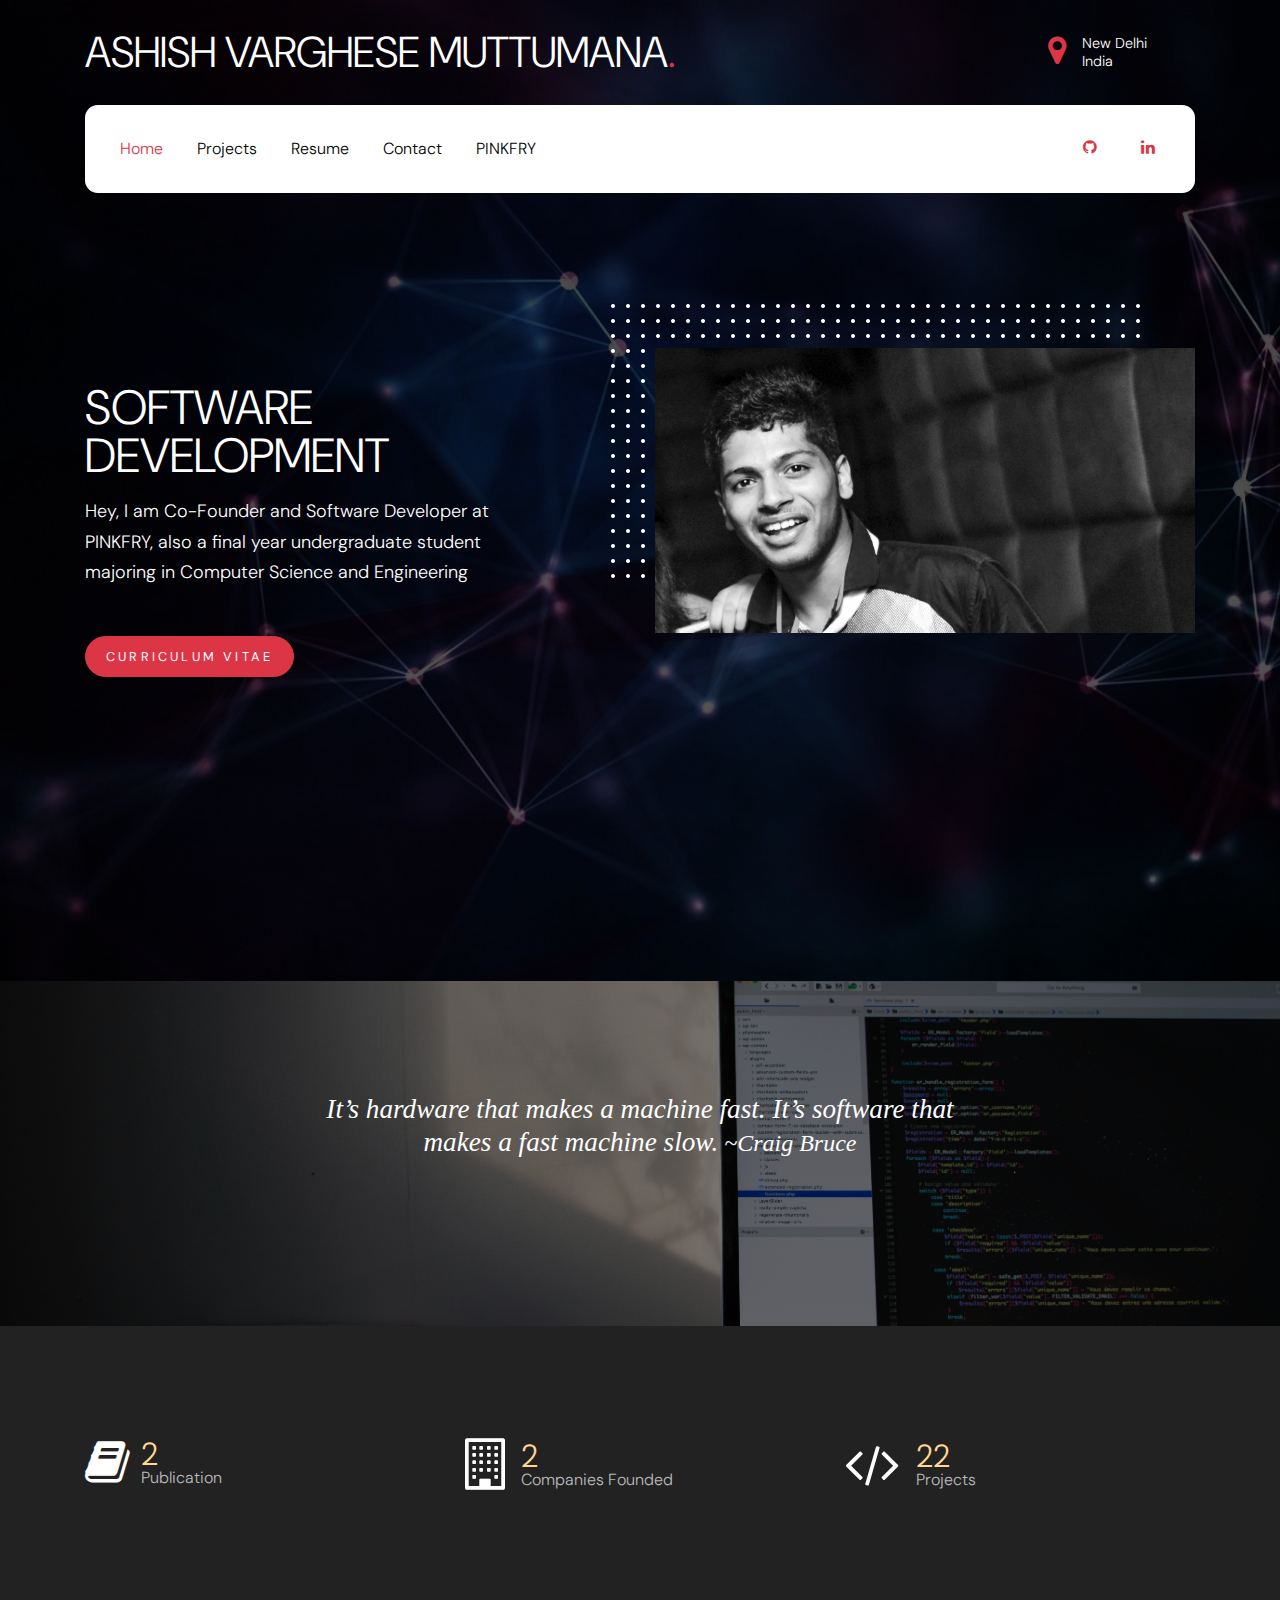
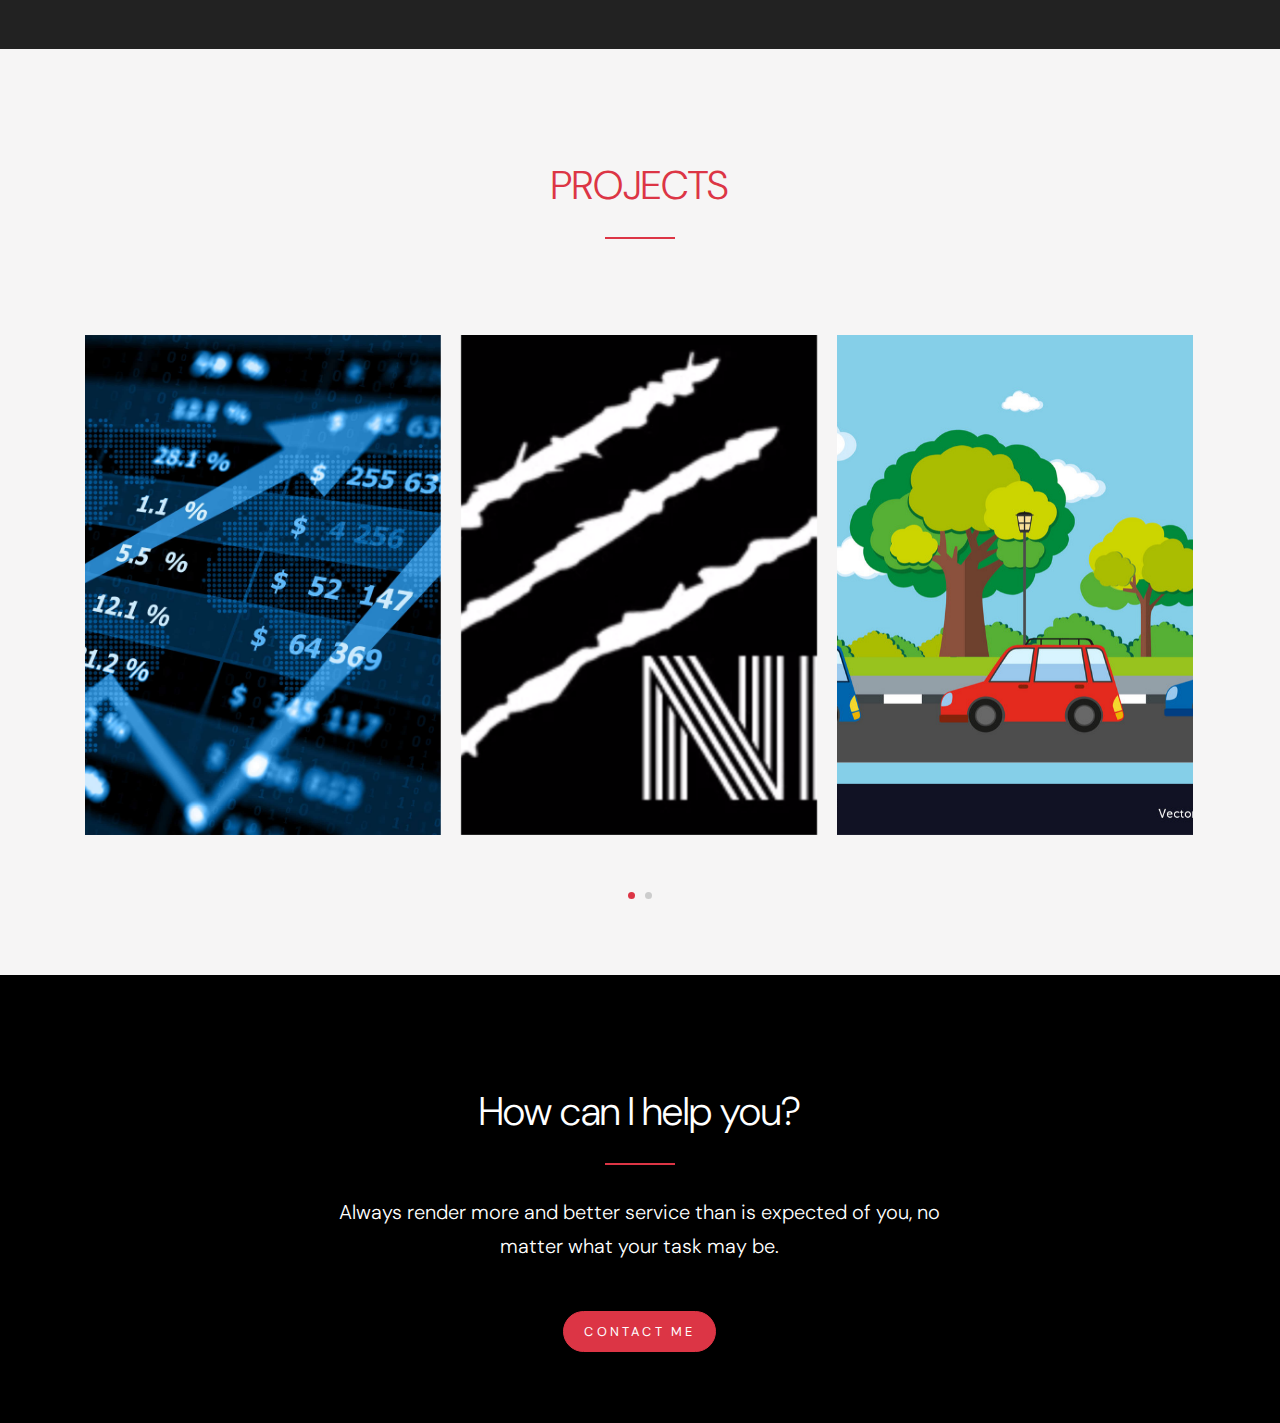
==== index.html @ 8f0759e0 "port2.0" ====
<!doctype html>
<html lang="en">

  <head>
    <title>Ashish &mdash; Portfolio</title>
    <meta charset="utf-8">
    <meta name="viewport" content="width=device-width, initial-scale=1, shrink-to-fit=no">

    <link href="https://fonts.googleapis.com/css?family=DM+Sans:300,400,700&display=swap" rel="stylesheet">

    <link rel="stylesheet" href="fonts/icomoon/style.css">

    <link rel="stylesheet" href="css/bootstrap.min.css">
    <link rel="stylesheet" href="css/bootstrap-datepicker.css">
    <link rel="stylesheet" href="css/jquery.fancybox.min.css">
    <link rel="stylesheet" href="css/owl.carousel.min.css">
    <link rel="stylesheet" href="css/owl.theme.default.min.css">
    <link rel="stylesheet" href="fonts/flaticon/font/flaticon.css">
    <link rel="stylesheet" href="css/aos.css">
    <!-- font awesome -->
    <link rel="stylesheet" href="https://cdnjs.cloudflare.com/ajax/libs/font-awesome/4.7.0/css/font-awesome.min.css">
    <!-- MAIN CSS -->
    <link rel="stylesheet" href="css/style.css">

  </head>

  <body data-spy="scroll" data-target=".site-navbar-target" data-offset="300">

    
    <div class="site-wrap" id="home-section">

      <div class="site-mobile-menu site-navbar-target">
        <div class="site-mobile-menu-header">
          <div class="site-mobile-menu-close mt-3">
            <span class="icon-close2 js-menu-toggle"></span>
          </div>
        </div>
        <div class="site-mobile-menu-body"></div>
      </div>



      <header class="site-navbar site-navbar-target" role="banner">

        <div class="container mb-3">
          <div class="d-flex align-items-center">
            <div class="site-logo mr-auto">
              <a href="index.html">ASHISH VARGHESE MUTTUMANA<span class="text-primary">.</span></i>
              </a>
            </div>
            <div class="site-quick-contact d-none d-lg-flex ml-auto ">
              <div class="d-flex site-info align-items-center mr-5">
                <span class="block-icon mr-3"><span class="icon-map-marker"></span></span>
                <span>New Delhi <br> India</span>
              </div>
              <div class="d-flex site-info align-items-center">
                <!-- <span class="block-icon mr-3"><span class="icon-clock-o"></span></span> -->
                <!-- <span>Sunday - Friday 8:00AM - 4:00PM <br> Saturday CLOSED</span> -->
              </div>
              
            </div>
          </div>
        </div>


        <div class="container">
          <div class="menu-wrap d-flex align-items-center" style="border-radius: 0.8rem;">
            <span class="d-inline-block d-lg-none"><a href="#" class="text-black site-menu-toggle js-menu-toggle py-5"><span class="icon-menu h3 text-black"></span></a></span>

              

              <nav class="site-navigation text-left mr-auto d-none d-lg-block" role="navigation">
                <ul class="site-menu main-menu js-clone-nav mr-auto ">
                  <li class="active"><a href="index.html" class="nav-link">Home</a></li>
                  <!-- <li><a href="services.html" class="nav-link">Services</a></li> -->
                  <li><a href="projects.html" class="nav-link">Projects</a></li>
                  <li><a href="about.html" class="nav-link">Resume</a></li>
                  <li><a href="contact.html" class="nav-link">Contact</a></li>
                  <li><a href="https://pinkfry.tech/" class="nav-link" target="_blank" >PINKFRY</a></li>
                  
                </ul>
              </nav>

              <div class="top-social ml-auto">
                <a href="https://github.com/ashishgeorge009"><span class="icon-github"></span></a>
                <!-- <a href="#"><span class="icon-twitter"></span></a> -->
                <a href="https://www.linkedin.com/in/ashish-varghese-m-332655146"><span class="icon-linkedin"></span></a>
              </div>
          </div>
        </div>

       

      </header>

    <div class="ftco-blocks-cover-1">
      <div class="site-section-cover overlay" data-stellar-background-ratio="0.5" style="background-image:  linear-gradient(to bottom, rgba(0, 0,0, 0.6), rgba(0,0,0,0.5) 96%),url('images/hero_1.jpg')">
        <div class="container">
          <div class="row align-items-center ">
            <div class="col-md-5 mt-5 pt-5">
              <h1 class="mb-3"><span id="span-detector"></span></h1>
              <p>Hey, I am Co-Founder and Software Developer at  PINKFRY, also a final year undergraduate student majoring in Computer Science and Engineering</p>
              <p class="mt-5"><a href="./about.html" class="btn btn-primary">curriculum vitae</a></p>
            </div>
            <div class="col-md-6 ml-auto">
              <div class="white-dots">
                <img src="images/img_2.jpg" alt="" class="img-fluid">
              </div>
            </div>
          </div>
        </div>
      </div>
    </div>
    
   



    <!-- <div class="site-section bg-light">
      <div class="container">
        <div class="row">
          <div class="col-md-5">
            <h2 class="h5 mb-4">Your digital partner starts here.</h2>
            <p>Lorem ipsum dolor sit amet, consectetur adipisicing elit. Sapiente reprehenderit aspernatur, reiciendis explicabo doloribus aperiam sed sequi, aut repudiandae magni nobis voluptatem!</p>

            <div class="d-flex align-items-center">
              <span class="sign mr-4">
                <img src="images/signature.svg" alt="" class="img-fluid">
              </span>
              <div>
                <span class="d-block font-weight-bold">Mr. John Doe</span>
                <span>CEO &amp; Co-Founder </span>
              </div>
            </div>
          </div>
          <div class="col-md-6 ml-auto">
            <h2 class="h5 mb-4">Our expertise and skills</h2>

            <div class="progress-wrap mb-4">
              <div class="d-flex">
                <span>Writing</span>
                <span class="ml-auto">55%</span>
              </div>
              <div class="progress rounded-0" style="height: 7px;">
                <div class="progress-bar" role="progressbar" style="width: 55%;" aria-valuenow="55" aria-valuemin="0" aria-valuemax="100"></div>
              </div>
            </div>

            <div class="progress-wrap mb-4">
              <div class="d-flex">
                <span>WordPress</span>
                <span class="ml-auto">85%</span>
              </div>
              <div class="progress rounded-0" style="height: 7px;">
                <div class="progress-bar" role="progressbar" style="width: 85%;" aria-valuenow="85" aria-valuemin="0" aria-valuemax="100"></div>
              </div>
            </div>

            <div class="progress-wrap mb-4">
              <div class="d-flex">
                <span>Bootstrap</span>
                <span class="ml-auto">93%</span>
              </div>
              <div class="progress rounded-0" style="height: 7px;">
                <div class="progress-bar" role="progressbar" style="width: 93%;" aria-valuenow="93" aria-valuemin="0" aria-valuemax="100"></div>
              </div>
            </div>

            <div class="progress-wrap mb-4">
              <div class="d-flex">
                <span>jQuery</span>
                <span class="ml-auto">83%</span>
              </div>
              <div class="progress rounded-0" style="height: 7px;">
                <div class="progress-bar" role="progressbar" style="width: 83%;" aria-valuenow="83" aria-valuemin="0" aria-valuemax="100"></div>
              </div>
            </div>

          </div>
        </div>
      </div>
    </div> -->

    <!-- <div class="site-section">
      <div class="container">
        <div class="row justify-content-center text-center">
          <div class="col-md-7 mb-5">
            <h5 class="subtitle">Features</h5>
            <h2>A creative digital agency with excellence services</h2>
          </div>
        </div>
        <div class="row">
          <div class="col-md-6 col-lg-4 mb-4 mb-lg-4">
            <div class="feature-1">
              <span class="wrap-icon">
                <span class="icon-home"></span>
              </span>
              <h3>Recusandae Cumque</h3>
              <p>Lorem ipsum dolor sit amet, consectetur adipisicing elit. Voluptas ullam, cumque a debitis reiciendis dolorum ad minus error.</p>
            </div>
          </div>
          <div class="col-md-6 col-lg-4 mb-4 mb-lg-4">
            <div class="feature-1">
              <span class="wrap-icon">
                <span class="icon-face"></span>
              </span>
              <h3>Voluptas Ullam</h3>
              <p>Lorem ipsum dolor sit amet, consectetur adipisicing elit. Voluptas ullam, cumque a debitis reiciendis dolorum ad minus error.</p>
            </div>
          </div>
          <div class="col-md-6 col-lg-4 mb-4 mb-lg-4">
            <div class="feature-1">
              <span class="wrap-icon">
                <span class="icon-drafts"></span>
              </span>
              <h3>Reiciendis Dolorum Minu</h3>
              <p>Lorem ipsum dolor sit amet, consectetur adipisicing elit. Voluptas ullam, cumque a debitis reiciendis dolorum ad minus error.</p>
            </div>
          </div>

          <div class="col-md-6 col-lg-4 mb-4 mb-lg-4">
            <div class="feature-1">
              <span class="wrap-icon">
                <span class="icon-home"></span>
              </span>
              <h3>Recusandae Cumque</h3>
              <p>Lorem ipsum dolor sit amet, consectetur adipisicing elit. Voluptas ullam, cumque a debitis reiciendis dolorum ad minus error.</p>
            </div>
          </div>
          <div class="col-md-6 col-lg-4 mb-4 mb-lg-4">
            <div class="feature-1">
              <span class="wrap-icon">
                <span class="icon-face"></span>
              </span>
              <h3>Voluptas Ullam</h3>
              <p>Lorem ipsum dolor sit amet, consectetur adipisicing elit. Voluptas ullam, cumque a debitis reiciendis dolorum ad minus error.</p>
            </div>
          </div>
          <div class="col-md-6 col-lg-4 mb-4 mb-lg-4">
            <div class="feature-1">
              <span class="wrap-icon">
                <span class="icon-drafts"></span>
              </span>
              <h3>Reiciendis Dolorum Minu</h3>
              <p>Lorem ipsum dolor sit amet, consectetur adipisicing elit. Voluptas ullam, cumque a debitis reiciendis dolorum ad minus error.</p>
            </div>
          </div>

        </div>
        
      </div>
    </div> -->
    <div class="site-section section-3" data-stellar-background-ratio="0.5" style="background-image: url('images/hero_2.jpg');">
      <div class="container">
        <div class="row justify-content-center text-center">
          <div class="col-7 text-center mb-5">
            
            <h2 class="text-white" style="font-style: italic; font-family: cursive; font-size: 1.7rem;">It’s hardware that makes a machine fast. It’s software that makes a fast machine slow.<span style="font-family: cursive; font-size: 1.5rem;"> ~Craig Bruce</span></h2>
          </div>
        </div>
        
      </div>
    </div>

    <div class="site-section counter-wrap">
      <div class="container">
        <div class="row">
          <div class="col-md-6 col-lg-4 mb-5">
            <div class="d-flex align-items-center counter">
              <!-- <span class="icon-building-o wrap-icon mr-3"></span> -->
              <i class="fa fa-book" aria-hidden="true" style="color: white; width: 3.5rem; font-size: 3rem;"></i>
              <div class="text">
                <span class="d-block number">2</span>
                <span class="caption">Publication</span>
              </div>
            </div>
          </div>
          <div class="col-md-6 col-lg-4 mb-5">
            <div class="d-flex align-items-center counter">
              <span class="icon-building-o wrap-icon mr-3"></span>
              <div class="text">
                <span class="d-block number">2</span>
                <span class="caption">Companies Founded</span>
              </div>
            </div>
          </div>
          <div class="col-md-6 col-lg-4 mb-5">
            <div class="d-flex align-items-center counter">
              <span class="icon-code wrap-icon mr-3"></span>
              <div class="text">
                <span class="d-block number">22</span>
                <span class="caption">Projects</span>
              </div>
            </div>
          </div>
        </div>
      </div>
    </div>



    <div class="site-section bg-light">
      <div class="container">
        <div class="row justify-content-center  mb-5">
          <div class="col-md-7 text-center">
            <h3 class="section-heading text-center">PROJECTS</h3>
            <p class="mb-5 lead"></p>

          </div>

        </div>
        <div class="row">
          <div class="col-12">

            <div class="nonloop-block-13 owl-carousel">
              <div class="news-1" style="background-image: url('images/img_3.jpg');">
                <div class="text">
                  <h3><a href="projects.html">SpreadSheet</a></h3>
                  <span class="category d-block mb-3">Desktop App</span>
                  <p class="mb-4">Built a personilized spreadsheeet for learning purposes</p>
                  <a href="projects.html" class="d-block arrow-wrap" ><span class="icon-arrow_forward"></span></a>
                </div>
              </div>

              <div class="news-1" style="background-image: url('images/img_claw.png');">
                <div class="text">
                  <h3><a href="projects.html">ClawNet</a></h3>
                  <span class="category d-block mb-3">ML and Web Dev</span>
                  <p class="mb-4">Platform created for both general users of the internet as well as law enforcement agencies. 
                    For users, it demystifies laws and displays them based on keyword detection. For Law Enforcement, it tracks potential trade routes for illegal product trade from market-place websites.
                  </p>
                  <a href="projects.html" class="d-block arrow-wrap" target="_blank"><span class="icon-arrow_forward"></span></a>
                </div>
              </div>

              <div class="news-1" style="background-image: url('images/parkease.jpg');">
                <div class="text">
                  <h3><a href="projects.html">ParkEase</a></h3>
                  <span class="category d-block mb-3">Mobile Application</span>
                  <p class="mb-4">It is an app created for South Delhi Municipal Corporation to regulate parking.
                    We did the project in colaboration with Aasan Tech.
                  </p>
                  <a href="projects.html" class="d-block arrow-wrap"><span class="icon-arrow_forward"></span></a>
                </div>
              </div>

              <div class="news-1" style="background-image: url('images/nnstanford.png');">
                <div class="text">
                  <h3><a href="projects.html">Neural Network</a></h3>
                  <span class="category d-block mb-3">Deep Learning</span>
                  <p class="mb-4">CS231n Stanford University Galaxy classification problem solution using self built neural network from scratch.</p>
                  <a href="projects.html" class="d-block arrow-wrap"><span class="icon-arrow_forward"></span></a>
                </div>
              </div>
            </div>
            
          </div>
        </div>
      </div>
    </div>


    

    <!-- <div class="site-section section-3" data-stellar-background-ratio="0.5" style="background-image: url('images/hero_2.jpg');">
      <div class="container">
        <div class="row justify-content-center text-center">
          <div class="col-7 text-center mb-5">
            <h2 class="text-white section-heading primary-color-icon text-center">Skills</h2>
            <p class="lead text-white">Lorem ipsum dolor sit amet, consectetur adipisicing elit. Laboriosam quo doloribus, suscipit libero, voluptate aliquam.</p>
          </div>
        </div>
        <div class="row">
          <div class="col-lg-4 col-md-6 mb-4">
            <div class="service-1">
              <span class="service-1-icon">
                <span class="icon-attach_money"></span>
              </span>
              <div class="service-1-contents">
                <h3>Consectetur Adipisicing Elit</h3>
                <p>Lorem ipsum dolor sit amet, consectetur adipisicing elit. Obcaecati, laboriosam.</p>
              </div>
            </div>
          </div>
          <div class="col-lg-4 col-md-6 mb-4">
            <div class="service-1">
              <span class="service-1-icon">
                <span class="icon-build"></span>
              </span>
              <div class="service-1-contents">
                <h3>Obcaecati Laboriosam</h3>
                <p>Lorem ipsum dolor sit amet, consectetur adipisicing elit. Obcaecati, laboriosam.</p>
              </div>
            </div>
          </div>
          <div class="col-lg-4 col-md-6 mb-4">
            <div class="service-1">
              <span class="service-1-icon">
                <span class="icon-photo_camera"></span>
              </span>
              <div class="service-1-contents">
                <h3>Nostrum Suscipit Nobis</h3>
                <p>Lorem ipsum dolor sit amet, consectetur adipisicing elit. Obcaecati, laboriosam.</p>
              </div>
            </div>
          </div>

          <div class="col-lg-4 col-md-6 mb-4">
            <div class="service-1">
              <span class="service-1-icon">
                <span class="icon-redeem"></span>
              </span>
              <div class="service-1-contents">
                <h3>Harum Molestiae Optio</h3>
                <p>Lorem ipsum dolor sit amet, consectetur adipisicing elit. Obcaecati, laboriosam.</p>
              </div>
            </div>
          </div>
          <div class="col-lg-4 col-md-6 mb-4">
            <div class="service-1">
              <span class="service-1-icon">
                <span class="icon-phonelink"></span>
              </span>
              <div class="service-1-contents">
                <h3>Nostrum Suscipit Nobis</h3>
                <p>Lorem ipsum dolor sit amet, consectetur adipisicing elit. Obcaecati, laboriosam.</p>
              </div>
            </div>
          </div>
          <div class="col-lg-4 col-md-6 mb-4">
            <div class="service-1">
              <span class="service-1-icon">
                <span class="icon-child_friendly"></span>
              </span>
              <div class="service-1-contents">
                <h3>Eaque Odit Molestias</h3>
                <p>Lorem ipsum dolor sit amet, consectetur adipisicing elit. Obcaecati, laboriosam.</p>
              </div>
            </div>
          </div>

        </div>
      </div>
    </div> -->


    
    
    <!-- <div class="site-section bg-light">
      <div class="container">
        <div class="row justify-content-center text-center mb-5">
          <div class="col-7 text-center mb-5">
            <h2 class="section-heading text-center">Our Top Client Says</h2>
            <p class="lead">Lorem ipsum dolor sit amet, consectetur adipisicing elit. Nemo assumenda, dolorum necessitatibus eius earum voluptates sed!</p>
          </div>
        </div>
        <div class="row">
          <div class="col-lg-4 mb-4 mb-lg-0">
            <div class="testimonial-2 text-center">
              <div class="v-card mb-4 text-center">
                <img src="images/person_1.jpg" alt="Image" class="img-fluid mx-auto d-block">
                <span>Mike Fisher</span>
              </div>
              <blockquote>
                <p>"Lorem ipsum dolor sit amet, consectetur adipisicing elit. Voluptatem, deserunt eveniet veniam. Ipsam, nam, voluptatum"</p>
              </blockquote>
              
            </div>
          </div>
          <div class="col-lg-4 mb-4 mb-lg-0">
            <div class="testimonial-2 text-center">
              <div class="v-card mb-4 text-center">
                <img src="images/person_2.jpg" alt="Image" class="img-fluid mx-auto d-block">
                <span>Jean Stanley</span>
              </div>
              <blockquote>
                <p>"Lorem ipsum dolor sit amet, consectetur adipisicing elit. Voluptatem, deserunt eveniet veniam. Ipsam, nam, voluptatum"</p>
              </blockquote>
              
            </div>
          </div>
          <div class="col-lg-4 mb-4 mb-lg-0">
            <div class="testimonial-2 text-center">
              <div class="v-card mb-4 text-center">
                <img src="images/person_3.jpg" alt="Image" class="img-fluid mx-auto d-block">
                <span>Katie Rose</span>
              </div>
              <blockquote>
                <p>"Lorem ipsum dolor sit amet, consectetur adipisicing elit. Voluptatem, deserunt eveniet veniam. Ipsam, nam, voluptatum"</p>
              </blockquote>
              
            </div>
          </div>
        </div>
      </div>
    </div> -->

    <div class="site-section section-3" data-stellar-background-ratio="0.5" style="background-color: black; height: 28rem;">
      <div class="container">
        <div class="row justify-content-center text-center">
          <div class="col-7 text-center mb-5">
            <h2 class="text-white section-heading primary-color-icon text-center">How can I help you?</h2>
            <p class="lead text-white mb-5">Always render more and better service than is expected of you, no matter what your task may be.
            </p>
            <p><a href="contact.html" class="btn btn-primary">Contact Me</a></p>
          </div>
        </div>
      </div>
    </div>


   

    

    

  

    </div>

    <script src="js/jquery-3.3.1.min.js"></script>
    <script src="js/jquery-migrate-3.0.0.js"></script>
    <script src="js/popper.min.js"></script>
    <script src="js/bootstrap.min.js"></script>
    <script src="js/owl.carousel.min.js"></script>
    <script src="js/jquery.sticky.js"></script>
    <script src="js/jquery.waypoints.min.js"></script>
    <script src="js/jquery.animateNumber.min.js"></script>
    <script src="js/jquery.fancybox.min.js"></script>
    <script src="js/jquery.stellar.min.js"></script>
    <script src="js/jquery.easing.1.3.js"></script>
    <script src="js/bootstrap-datepicker.min.js"></script>
    <script src="js/aos.js"></script>
    <script src="js/ashish.js"></script>

    <script src="js/main.js"></script>

  </body>

</html>
---- fonts/icomoon/style.css ----
@font-face {
  font-family: 'icomoon';
  src:  url('fonts/icomoon.eot?10si43');
  src:  url('fonts/icomoon.eot?10si43#iefix') format('embedded-opentype'),
    url('fonts/icomoon.ttf?10si43') format('truetype'),
    url('fonts/icomoon.woff?10si43') format('woff'),
    url('fonts/icomoon.svg?10si43#icomoon') format('svg');
  font-weight: normal;
  font-style: normal;
}

[class^="icon-"], [class*=" icon-"] {
  /* use !important to prevent issues with browser extensions that change fonts */
  font-family: 'icomoon' !important;
  speak: none;
  font-style: normal;
  font-weight: normal;
  font-variant: normal;
  text-transform: none;
  line-height: 1;

  /* Better Font Rendering =========== */
  -webkit-font-smoothing: antialiased;
  -moz-osx-font-smoothing: grayscale;
}

.icon-asterisk:before {
  content: "\f069";
}
.icon-plus:before {
  content: "\f067";
}
.icon-question:before {
  content: "\f128";
}
.icon-minus:before {
  content: "\f068";
}
.icon-glass:before {
  content: "\f000";
}
.icon-music:before {
  content: "\f001";
}
.icon-search:before {
  content: "\f002";
}
.icon-envelope-o:before {
  content: "\f003";
}
.icon-heart:before {
  content: "\f004";
}
.icon-star:before {
  content: "\f005";
}
.icon-star-o:before {
  content: "\f006";
}
.icon-user:before {
  content: "\f007";
}
.icon-film:before {
  content: "\f008";
}
.icon-th-large:before {
  content: "\f009";
}
.icon-th:before {
  content: "\f00a";
}
.icon-th-list:before {
  content: "\f00b";
}
.icon-check:before {
  content: "\f00c";
}
.icon-close:before {
  content: "\f00d";
}
.icon-remove:before {
  content: "\f00d";
}
.icon-times:before {
  content: "\f00d";
}
.icon-search-plus:before {
  content: "\f00e";
}
.icon-search-minus:before {
  content: "\f010";
}
.icon-power-off:before {
  content: "\f011";
}
.icon-signal:before {
  content: "\f012";
}
.icon-cog:before {
  content: "\f013";
}
.icon-gear:before {
  content: "\f013";
}
.icon-trash-o:before {
  content: "\f014";
}
.icon-home:before {
  content: "\f015";
}
.icon-file-o:before {
  content: "\f016";
}
.icon-clock-o:before {
  content: "\f017";
}
.icon-road:before {
  content: "\f018";
}
.icon-download:before {
  content: "\f019";
}
.icon-arrow-circle-o-down:before {
  content: "\f01a";
}
.icon-arrow-circle-o-up:before {
  content: "\f01b";
}
.icon-inbox:before {
  content: "\f01c";
}
.icon-play-circle-o:before {
  content: "\f01d";
}
.icon-repeat:before {
  content: "\f01e";
}
.icon-rotate-right:before {
  content: "\f01e";
}
.icon-refresh:before {
  content: "\f021";
}
.icon-list-alt:before {
  content: "\f022";
}
.icon-lock:before {
  content: "\f023";
}
.icon-flag:before {
  content: "\f024";
}
.icon-headphones:before {
  content: "\f025";
}
.icon-volume-off:before {
  content: "\f026";
}
.icon-volume-down:before {
  content: "\f027";
}
.icon-volume-up:before {
  content: "\f028";
}
.icon-qrcode:before {
  content: "\f029";
}
.icon-barcode:before {
  content: "\f02a";
}
.icon-tag:before {
  content: "\f02b";
}
.icon-tags:before {
  content: "\f02c";
}
.icon-book:before {
  content: "\f02d";
}
.icon-bookmark:before {
  content: "\f02e";
}
.icon-print:before {
  content: "\f02f";
}
.icon-camera:before {
  content: "\f030";
}
.icon-font:before {
  content: "\f031";
}
.icon-bold:before {
  content: "\f032";
}
.icon-italic:before {
  content: "\f033";
}
.icon-text-height:before {
  content: "\f034";
}
.icon-text-width:before {
  content: "\f035";
}
.icon-align-left:before {
  content: "\f036";
}
.icon-align-center:before {
  content: "\f037";
}
.icon-align-right:before {
  content: "\f038";
}
.icon-align-justify:before {
  content: "\f039";
}
.icon-list:before {
  content: "\f03a";
}
.icon-dedent:before {
  content: "\f03b";
}
.icon-outdent:before {
  content: "\f03b";
}
.icon-indent:before {
  content: "\f03c";
}
.icon-video-camera:before {
  content: "\f03d";
}
.icon-image:before {
  content: "\f03e";
}
.icon-photo:before {
  content: "\f03e";
}
.icon-picture-o:before {
  content: "\f03e";
}
.icon-pencil:before {
  content: "\f040";
}
.icon-map-marker:before {
  content: "\f041";
}
.icon-adjust:before {
  content: "\f042";
}
.icon-tint:before {
  content: "\f043";
}
.icon-edit:before {
  content: "\f044";
}
.icon-pencil-square-o:before {
  content: "\f044";
}
.icon-share-square-o:before {
  content: "\f045";
}
.icon-check-square-o:before {
  content: "\f046";
}
.icon-arrows:before {
  content: "\f047";
}
.icon-step-backward:before {
  content: "\f048";
}
.icon-fast-backward:before {
  content: "\f049";
}
.icon-backward:before {
  content: "\f04a";
}
.icon-play:before {
  content: "\f04b";
}
.icon-pause:before {
  content: "\f04c";
}
.icon-stop:before {
  content: "\f04d";
}
.icon-forward:before {
  content: "\f04e";
}
.icon-fast-forward:before {
  content: "\f050";
}
.icon-step-forward:before {
  content: "\f051";
}
.icon-eject:before {
  content: "\f052";
}
.icon-chevron-left:before {
  content: "\f053";
}
.icon-chevron-right:before {
  content: "\f054";
}
.icon-plus-circle:before {
  content: "\f055";
}
.icon-minus-circle:before {
  content: "\f056";
}
.icon-times-circle:before {
  content: "\f057";
}
.icon-check-circle:before {
  content: "\f058";
}
.icon-question-circle:before {
  content: "\f059";
}
.icon-info-circle:before {
  content: "\f05a";
}
.icon-crosshairs:before {
  content: "\f05b";
}
.icon-times-circle-o:before {
  content: "\f05c";
}
.icon-check-circle-o:before {
  content: "\f05d";
}
.icon-ban:before {
  content: "\f05e";
}
.icon-arrow-left:before {
  content: "\f060";
}
.icon-arrow-right:before {
  content: "\f061";
}
.icon-arrow-up:before {
  content: "\f062";
}
.icon-arrow-down:before {
  content: "\f063";
}
.icon-mail-forward:before {
  content: "\f064";
}
.icon-share:before {
  content: "\f064";
}
.icon-expand:before {
  content: "\f065";
}
.icon-compress:before {
  content: "\f066";
}
.icon-exclamation-circle:before {
  content: "\f06a";
}
.icon-gift:before {
  content: "\f06b";
}
.icon-leaf:before {
  content: "\f06c";
}
.icon-fire:before {
  content: "\f06d";
}
.icon-eye:before {
  content: "\f06e";
}
.icon-eye-slash:before {
  content: "\f070";
}
.icon-exclamation-triangle:before {
  content: "\f071";
}
.icon-warning:before {
  content: "\f071";
}
.icon-plane:before {
  content: "\f072";
}
.icon-calendar:before {
  content: "\f073";
}
.icon-random:before {
  content: "\f074";
}
.icon-comment:before {
  content: "\f075";
}
.icon-magnet:before {
  content: "\f076";
}
.icon-chevron-up:before {
  content: "\f077";
}
.icon-chevron-down:before {
  content: "\f078";
}
.icon-retweet:before {
  content: "\f079";
}
.icon-shopping-cart:before {
  content: "\f07a";
}
.icon-folder:before {
  content: "\f07b";
}
.icon-folder-open:before {
  content: "\f07c";
}
.icon-arrows-v:before {
  content: "\f07d";
}
.icon-arrows-h:before {
  content: "\f07e";
}
.icon-bar-chart:before {
  content: "\f080";
}
.icon-bar-chart-o:before {
  content: "\f080";
}
.icon-twitter-square:before {
  content: "\f081";
}
.icon-facebook-square:before {
  content: "\f082";
}
.icon-camera-retro:before {
  content: "\f083";
}
.icon-key:before {
  content: "\f084";
}
.icon-cogs:before {
  content: "\f085";
}
.icon-gears:before {
  content: "\f085";
}
.icon-comments:before {
  content: "\f086";
}
.icon-thumbs-o-up:before {
  content: "\f087";
}
.icon-thumbs-o-down:before {
  content: "\f088";
}
.icon-star-half:before {
  content: "\f089";
}
.icon-heart-o:before {
  content: "\f08a";
}
.icon-sign-out:before {
  content: "\f08b";
}
.icon-linkedin-square:before {
  content: "\f08c";
}
.icon-thumb-tack:before {
  content: "\f08d";
}
.icon-external-link:before {
  content: "\f08e";
}
.icon-sign-in:before {
  content: "\f090";
}
.icon-trophy:before {
  content: "\f091";
}
.icon-github-square:before {
  content: "\f092";
}
.icon-upload:before {
  content: "\f093";
}
.icon-lemon-o:before {
  content: "\f094";
}
.icon-phone:before {
  content: "\f095";
}
.icon-square-o:before {
  content: "\f096";
}
.icon-bookmark-o:before {
  content: "\f097";
}
.icon-phone-square:before {
  content: "\f098";
}
.icon-twitter:before {
  content: "\f099";
}
.icon-facebook:before {
  content: "\f09a";
}
.icon-facebook-f:before {
  content: "\f09a";
}
.icon-github:before {
  content: "\f09b";
}
.icon-unlock:before {
  content: "\f09c";
}
.icon-credit-card:before {
  content: "\f09d";
}
.icon-feed:before {
  content: "\f09e";
}
.icon-rss:before {
  content: "\f09e";
}
.icon-hdd-o:before {
  content: "\f0a0";
}
.icon-bullhorn:before {
  content: "\f0a1";
}
.icon-bell-o:before {
  content: "\f0a2";
}
.icon-certificate:before {
  content: "\f0a3";
}
.icon-hand-o-right:before {
  content: "\f0a4";
}
.icon-hand-o-left:before {
  content: "\f0a5";
}
.icon-hand-o-up:before {
  content: "\f0a6";
}
.icon-hand-o-down:before {
  content: "\f0a7";
}
.icon-arrow-circle-left:before {
  content: "\f0a8";
}
.icon-arrow-circle-right:before {
  content: "\f0a9";
}
.icon-arrow-circle-up:before {
  content: "\f0aa";
}
.icon-arrow-circle-down:before {
  content: "\f0ab";
}
.icon-globe:before {
  content: "\f0ac";
}
.icon-wrench:before {
  content: "\f0ad";
}
.icon-tasks:before {
  content: "\f0ae";
}
.icon-filter:before {
  content: "\f0b0";
}
.icon-briefcase:before {
  content: "\f0b1";
}
.icon-arrows-alt:before {
  content: "\f0b2";
}
.icon-group:before {
  content: "\f0c0";
}
.icon-users:before {
  content: "\f0c0";
}
.icon-chain:before {
  content: "\f0c1";
}
.icon-link:before {
  content: "\f0c1";
}
.icon-cloud:before {
  content: "\f0c2";
}
.icon-flask:before {
  content: "\f0c3";
}
.icon-cut:before {
  content: "\f0c4";
}
.icon-scissors:before {
  content: "\f0c4";
}
.icon-copy:before {
  content: "\f0c5";
}
.icon-files-o:before {
  content: "\f0c5";
}
.icon-paperclip:before {
  content: "\f0c6";
}
.icon-floppy-o:before {
  content: "\f0c7";
}
.icon-save:before {
  content: "\f0c7";
}
.icon-square:before {
  content: "\f0c8";
}
.icon-bars:before {
  content: "\f0c9";
}
.icon-navicon:before {
  content: "\f0c9";
}
.icon-reorder:before {
  content: "\f0c9";
}
.icon-list-ul:before {
  content: "\f0ca";
}
.icon-list-ol:before {
  content: "\f0cb";
}
.icon-strikethrough:before {
  content: "\f0cc";
}
.icon-underline:before {
  content: "\f0cd";
}
.icon-table:before {
  content: "\f0ce";
}
.icon-magic:before {
  content: "\f0d0";
}
.icon-truck:before {
  content: "\f0d1";
}
.icon-pinterest:before {
  content: "\f0d2";
}
.icon-pinterest-square:before {
  content: "\f0d3";
}
.icon-google-plus-square:before {
  content: "\f0d4";
}
.icon-google-plus:before {
  content: "\f0d5";
}
.icon-money:before {
  content: "\f0d6";
}
.icon-caret-down:before {
  content: "\f0d7";
}
.icon-caret-up:before {
  content: "\f0d8";
}
.icon-caret-left:before {
  content: "\f0d9";
}
.icon-caret-right:before {
  content: "\f0da";
}
.icon-columns:before {
  content: "\f0db";
}
.icon-sort:before {
  content: "\f0dc";
}
.icon-unsorted:before {
  content: "\f0dc";
}
.icon-sort-desc:before {
  content: "\f0dd";
}
.icon-sort-down:before {
  content: "\f0dd";
}
.icon-sort-asc:before {
  content: "\f0de";
}
.icon-sort-up:before {
  content: "\f0de";
}
.icon-envelope:before {
  content: "\f0e0";
}
.icon-linkedin:before {
  content: "\f0e1";
}
.icon-rotate-left:before {
  content: "\f0e2";
}
.icon-undo:before {
  content: "\f0e2";
}
.icon-gavel:before {
  content: "\f0e3";
}
.icon-legal:before {
  content: "\f0e3";
}
.icon-dashboard:before {
  content: "\f0e4";
}
.icon-tachometer:before {
  content: "\f0e4";
}
.icon-comment-o:before {
  content: "\f0e5";
}
.icon-comments-o:before {
  content: "\f0e6";
}
.icon-bolt:before {
  content: "\f0e7";
}
.icon-flash:before {
  content: "\f0e7";
}
.icon-sitemap:before {
  content: "\f0e8";
}
.icon-umbrella:before {
  content: "\f0e9";
}
.icon-clipboard:before {
  content: "\f0ea";
}
.icon-paste:before {
  content: "\f0ea";
}
.icon-lightbulb-o:before {
  content: "\f0eb";
}
.icon-exchange:before {
  content: "\f0ec";
}
.icon-cloud-download:before {
  content: "\f0ed";
}
.icon-cloud-upload:before {
  content: "\f0ee";
}
.icon-user-md:before {
  content: "\f0f0";
}
.icon-stethoscope:before {
  content: "\f0f1";
}
.icon-suitcase:before {
  content: "\f0f2";
}
.icon-bell:before {
  content: "\f0f3";
}
.icon-coffee:before {
  content: "\f0f4";
}
.icon-cutlery:before {
  content: "\f0f5";
}
.icon-file-text-o:before {
  content: "\f0f6";
}
.icon-building-o:before {
  content: "\f0f7";
}
.icon-hospital-o:before {
  content: "\f0f8";
}
.icon-ambulance:before {
  content: "\f0f9";
}
.icon-medkit:before {
  content: "\f0fa";
}
.icon-fighter-jet:before {
  content: "\f0fb";
}
.icon-beer:before {
  content: "\f0fc";
}
.icon-h-square:before {
  content: "\f0fd";
}
.icon-plus-square:before {
  content: "\f0fe";
}
.icon-angle-double-left:before {
  content: "\f100";
}
.icon-angle-double-right:before {
  content: "\f101";
}
.icon-angle-double-up:before {
  content: "\f102";
}
.icon-angle-double-down:before {
  content: "\f103";
}
.icon-angle-left:before {
  content: "\f104";
}
.icon-angle-right:before {
  content: "\f105";
}
.icon-angle-up:before {
  content: "\f106";
}
.icon-angle-down:before {
  content: "\f107";
}
.icon-desktop:before {
  content: "\f108";
}
.icon-laptop:before {
  content: "\f109";
}
.icon-tablet:before {
  content: "\f10a";
}
.icon-mobile:before {
  content: "\f10b";
}
.icon-mobile-phone:before {
  content: "\f10b";
}
.icon-circle-o:before {
  content: "\f10c";
}
.icon-quote-left:before {
  content: "\f10d";
}
.icon-quote-right:before {
  content: "\f10e";
}
.icon-spinner:before {
  content: "\f110";
}
.icon-circle:before {
  content: "\f111";
}
.icon-mail-reply:before {
  content: "\f112";
}
.icon-reply:before {
  content: "\f112";
}
.icon-github-alt:before {
  content: "\f113";
}
.icon-folder-o:before {
  content: "\f114";
}
.icon-folder-open-o:before {
  content: "\f115";
}
.icon-smile-o:before {
  content: "\f118";
}
.icon-frown-o:before {
  content: "\f119";
}
.icon-meh-o:before {
  content: "\f11a";
}
.icon-gamepad:before {
  content: "\f11b";
}
.icon-keyboard-o:before {
  content: "\f11c";
}
.icon-flag-o:before {
  content: "\f11d";
}
.icon-flag-checkered:before {
  content: "\f11e";
}
.icon-terminal:before {
  content: "\f120";
}
.icon-code:before {
  content: "\f121";
}
.icon-mail-reply-all:before {
  content: "\f122";
}
.icon-reply-all:before {
  content: "\f122";
}
.icon-star-half-empty:before {
  content: "\f123";
}
.icon-star-half-full:before {
  content: "\f123";
}
.icon-star-half-o:before {
  content: "\f123";
}
.icon-location-arrow:before {
  content: "\f124";
}
.icon-crop:before {
  content: "\f125";
}
.icon-code-fork:before {
  content: "\f126";
}
.icon-chain-broken:before {
  content: "\f127";
}
.icon-unlink:before {
  content: "\f127";
}
.icon-info:before {
  content: "\f129";
}
.icon-exclamation:before {
  content: "\f12a";
}
.icon-superscript:before {
  content: "\f12b";
}
.icon-subscript:before {
  content: "\f12c";
}
.icon-eraser:before {
  content: "\f12d";
}
.icon-puzzle-piece:before {
  content: "\f12e";
}
.icon-microphone:before {
  content: "\f130";
}
.icon-microphone-slash:before {
  content: "\f131";
}
.icon-shield:before {
  content: "\f132";
}
.icon-calendar-o:before {
  content: "\f133";
}
.icon-fire-extinguisher:before {
  content: "\f134";
}
.icon-rocket:before {
  content: "\f135";
}
.icon-maxcdn:before {
  content: "\f136";
}
.icon-chevron-circle-left:before {
  content: "\f137";
}
.icon-chevron-circle-right:before {
  content: "\f138";
}
.icon-chevron-circle-up:before {
  content: "\f139";
}
.icon-chevron-circle-down:before {
  content: "\f13a";
}
.icon-html5:before {
  content: "\f13b";
}
.icon-css3:before {
  content: "\f13c";
}
.icon-anchor:before {
  content: "\f13d";
}
.icon-unlock-alt:before {
  content: "\f13e";
}
.icon-bullseye:before {
  content: "\f140";
}
.icon-ellipsis-h:before {
  content: "\f141";
}
.icon-ellipsis-v:before {
  content: "\f142";
}
.icon-rss-square:before {
  content: "\f143";
}
.icon-play-circle:before {
  content: "\f144";
}
.icon-ticket:before {
  content: "\f145";
}
.icon-minus-square:before {
  content: "\f146";
}
.icon-minus-square-o:before {
  content: "\f147";
}
.icon-level-up:before {
  content: "\f148";
}
.icon-level-down:before {
  content: "\f149";
}
.icon-check-square:before {
  content: "\f14a";
}
.icon-pencil-square:before {
  content: "\f14b";
}
.icon-external-link-square:before {
  content: "\f14c";
}
.icon-share-square:before {
  content: "\f14d";
}
.icon-compass:before {
  content: "\f14e";
}
.icon-caret-square-o-down:before {
  content: "\f150";
}
.icon-toggle-down:before {
  content: "\f150";
}
.icon-caret-square-o-up:before {
  content: "\f151";
}
.icon-toggle-up:before {
  content: "\f151";
}
.icon-caret-square-o-right:before {
  content: "\f152";
}
.icon-toggle-right:before {
  content: "\f152";
}
.icon-eur:before {
  content: "\f153";
}
.icon-euro:before {
  content: "\f153";
}
.icon-gbp:before {
  content: "\f154";
}
.icon-dollar:before {
  content: "\f155";
}
.icon-usd:before {
  content: "\f155";
}
.icon-inr:before {
  content: "\f156";
}
.icon-rupee:before {
  content: "\f156";
}
.icon-cny:before {
  content: "\f157";
}
.icon-jpy:before {
  content: "\f157";
}
.icon-rmb:before {
  content: "\f157";
}
.icon-yen:before {
  content: "\f157";
}
.icon-rouble:before {
  content: "\f158";
}
.icon-rub:before {
  content: "\f158";
}
.icon-ruble:before {
  content: "\f158";
}
.icon-krw:before {
  content: "\f159";
}
.icon-won:before {
  content: "\f159";
}
.icon-bitcoin:before {
  content: "\f15a";
}
.icon-btc:before {
  content: "\f15a";
}
.icon-file:before {
  content: "\f15b";
}
.icon-file-text:before {
  content: "\f15c";
}
.icon-sort-alpha-asc:before {
  content: "\f15d";
}
.icon-sort-alpha-desc:before {
  content: "\f15e";
}
.icon-sort-amount-asc:before {
  content: "\f160";
}
.icon-sort-amount-desc:before {
  content: "\f161";
}
.icon-sort-numeric-asc:before {
  content: "\f162";
}
.icon-sort-numeric-desc:before {
  content: "\f163";
}
.icon-thumbs-up:before {
  content: "\f164";
}
.icon-thumbs-down:before {
  content: "\f165";
}
.icon-youtube-square:before {
  content: "\f166";
}
.icon-youtube:before {
  content: "\f167";
}
.icon-xing:before {
  content: "\f168";
}
.icon-xing-square:before {
  content: "\f169";
}
.icon-youtube-play:before {
  content: "\f16a";
}
.icon-dropbox:before {
  content: "\f16b";
}
.icon-stack-overflow:before {
  content: "\f16c";
}
.icon-instagram:before {
  content: "\f16d";
}
.icon-flickr:before {
  content: "\f16e";
}
.icon-adn:before {
  content: "\f170";
}
.icon-bitbucket:before {
  content: "\f171";
}
.icon-bitbucket-square:before {
  content: "\f172";
}
.icon-tumblr:before {
  content: "\f173";
}
.icon-tumblr-square:before {
  content: "\f174";
}
.icon-long-arrow-down:before {
  content: "\f175";
}
.icon-long-arrow-up:before {
  content: "\f176";
}
.icon-long-arrow-left:before {
  content: "\f177";
}
.icon-long-arrow-right:before {
  content: "\f178";
}
.icon-apple:before {
  content: "\f179";
}
.icon-windows:before {
  content: "\f17a";
}
.icon-android:before {
  content: "\f17b";
}
.icon-linux:before {
  content: "\f17c";
}
.icon-dribbble:before {
  content: "\f17d";
}
.icon-skype:before {
  content: "\f17e";
}
.icon-foursquare:before {
  content: "\f180";
}
.icon-trello:before {
  content: "\f181";
}
.icon-female:before {
  content: "\f182";
}
.icon-male:before {
  content: "\f183";
}
.icon-gittip:before {
  content: "\f184";
}
.icon-gratipay:before {
  content: "\f184";
}
.icon-sun-o:before {
  content: "\f185";
}
.icon-moon-o:before {
  content: "\f186";
}
.icon-archive:before {
  content: "\f187";
}
.icon-bug:before {
  content: "\f188";
}
.icon-vk:before {
  content: "\f189";
}
.icon-weibo:before {
  content: "\f18a";
}
.icon-renren:before {
  content: "\f18b";
}
.icon-pagelines:before {
  content: "\f18c";
}
.icon-stack-exchange:before {
  content: "\f18d";
}
.icon-arrow-circle-o-right:before {
  content: "\f18e";
}
.icon-arrow-circle-o-left:before {
  content: "\f190";
}
.icon-caret-square-o-left:before {
  content: "\f191";
}
.icon-toggle-left:before {
  content: "\f191";
}
.icon-dot-circle-o:before {
  content: "\f192";
}
.icon-wheelchair:before {
  content: "\f193";
}
.icon-vimeo-square:before {
  content: "\f194";
}
.icon-try:before {
  content: "\f195";
}
.icon-turkish-lira:before {
  content: "\f195";
}
.icon-plus-square-o:before {
  content: "\f196";
}
.icon-space-shuttle:before {
  content: "\f197";
}
.icon-slack:before {
  content: "\f198";
}
.icon-envelope-square:before {
  content: "\f199";
}
.icon-wordpress:before {
  content: "\f19a";
}
.icon-openid:before {
  content: "\f19b";
}
.icon-bank:before {
  content: "\f19c";
}
.icon-institution:before {
  content: "\f19c";
}
.icon-university:before {
  content: "\f19c";
}
.icon-graduation-cap:before {
  content: "\f19d";
}
.icon-mortar-board:before {
  content: "\f19d";
}
.icon-yahoo:before {
  content: "\f19e";
}
.icon-google:before {
  content: "\f1a0";
}
.icon-reddit:before {
  content: "\f1a1";
}
.icon-reddit-square:before {
  content: "\f1a2";
}
.icon-stumbleupon-circle:before {
  content: "\f1a3";
}
.icon-stumbleupon:before {
  content: "\f1a4";
}
.icon-delicious:before {
  content: "\f1a5";
}
.icon-digg:before {
  content: "\f1a6";
}
.icon-pied-piper-pp:before {
  content: "\f1a7";
}
.icon-pied-piper-alt:before {
  content: "\f1a8";
}
.icon-drupal:before {
  content: "\f1a9";
}
.icon-joomla:before {
  content: "\f1aa";
}
.icon-language:before {
  content: "\f1ab";
}
.icon-fax:before {
  content: "\f1ac";
}
.icon-building:before {
  content: "\f1ad";
}
.icon-child:before {
  content: "\f1ae";
}
.icon-paw:before {
  content: "\f1b0";
}
.icon-spoon:before {
  content: "\f1b1";
}
.icon-cube:before {
  content: "\f1b2";
}
.icon-cubes:before {
  content: "\f1b3";
}
.icon-behance:before {
  content: "\f1b4";
}
.icon-behance-square:before {
  content: "\f1b5";
}
.icon-steam:before {
  content: "\f1b6";
}
.icon-steam-square:before {
  content: "\f1b7";
}
.icon-recycle:before {
  content: "\f1b8";
}
.icon-automobile:before {
  content: "\f1b9";
}
.icon-car:before {
  content: "\f1b9";
}
.icon-cab:before {
  content: "\f1ba";
}
.icon-taxi:before {
  content: "\f1ba";
}
.icon-tree:before {
  content: "\f1bb";
}
.icon-spotify:before {
  content: "\f1bc";
}
.icon-deviantart:before {
  content: "\f1bd";
}
.icon-soundcloud:before {
  content: "\f1be";
}
.icon-database:before {
  content: "\f1c0";
}
.icon-file-pdf-o:before {
  content: "\f1c1";
}
.icon-file-word-o:before {
  content: "\f1c2";
}
.icon-file-excel-o:before {
  content: "\f1c3";
}
.icon-file-powerpoint-o:before {
  content: "\f1c4";
}
.icon-file-image-o:before {
  content: "\f1c5";
}
.icon-file-photo-o:before {
  content: "\f1c5";
}
.icon-file-picture-o:before {
  content: "\f1c5";
}
.icon-file-archive-o:before {
  content: "\f1c6";
}
.icon-file-zip-o:before {
  content: "\f1c6";
}
.icon-file-audio-o:before {
  content: "\f1c7";
}
.icon-file-sound-o:before {
  content: "\f1c7";
}
.icon-file-movie-o:before {
  content: "\f1c8";
}
.icon-file-video-o:before {
  content: "\f1c8";
}
.icon-file-code-o:before {
  content: "\f1c9";
}
.icon-vine:before {
  content: "\f1ca";
}
.icon-codepen:before {
  content: "\f1cb";
}
.icon-jsfiddle:before {
  content: "\f1cc";
}
.icon-life-bouy:before {
  content: "\f1cd";
}
.icon-life-buoy:before {
  content: "\f1cd";
}
.icon-life-ring:before {
  content: "\f1cd";
}
.icon-life-saver:before {
  content: "\f1cd";
}
.icon-support:before {
  content: "\f1cd";
}
.icon-circle-o-notch:before {
  content: "\f1ce";
}
.icon-ra:before {
  content: "\f1d0";
}
.icon-rebel:before {
  content: "\f1d0";
}
.icon-resistance:before {
  content: "\f1d0";
}
.icon-empire:before {
  content: "\f1d1";
}
.icon-ge:before {
  content: "\f1d1";
}
.icon-git-square:before {
  content: "\f1d2";
}
.icon-git:before {
  content: "\f1d3";
}
.icon-hacker-news:before {
  content: "\f1d4";
}
.icon-y-combinator-square:before {
  content: "\f1d4";
}
.icon-yc-square:before {
  content: "\f1d4";
}
.icon-tencent-weibo:before {
  content: "\f1d5";
}
.icon-qq:before {
  content: "\f1d6";
}
.icon-wechat:before {
  content: "\f1d7";
}
.icon-weixin:before {
  content: "\f1d7";
}
.icon-paper-plane:before {
  content: "\f1d8";
}
.icon-send:before {
  content: "\f1d8";
}
.icon-paper-plane-o:before {
  content: "\f1d9";
}
.icon-send-o:before {
  content: "\f1d9";
}
.icon-history:before {
  content: "\f1da";
}
.icon-circle-thin:before {
  content: "\f1db";
}
.icon-header:before {
  content: "\f1dc";
}
.icon-paragraph:before {
  content: "\f1dd";
}
.icon-sliders:before {
  content: "\f1de";
}
.icon-share-alt:before {
  content: "\f1e0";
}
.icon-share-alt-square:before {
  content: "\f1e1";
}
.icon-bomb:before {
  content: "\f1e2";
}
.icon-futbol-o:before {
  content: "\f1e3";
}
.icon-soccer-ball-o:before {
  content: "\f1e3";
}
.icon-tty:before {
  content: "\f1e4";
}
.icon-binoculars:before {
  content: "\f1e5";
}
.icon-plug:before {
  content: "\f1e6";
}
.icon-slideshare:before {
  content: "\f1e7";
}
.icon-twitch:before {
  content: "\f1e8";
}
.icon-yelp:before {
  content: "\f1e9";
}
.icon-newspaper-o:before {
  content: "\f1ea";
}
.icon-wifi:before {
  content: "\f1eb";
}
.icon-calculator:before {
  content: "\f1ec";
}
.icon-paypal:before {
  content: "\f1ed";
}
.icon-google-wallet:before {
  content: "\f1ee";
}
.icon-cc-visa:before {
  content: "\f1f0";
}
.icon-cc-mastercard:before {
  content: "\f1f1";
}
.icon-cc-discover:before {
  content: "\f1f2";
}
.icon-cc-amex:before {
  content: "\f1f3";
}
.icon-cc-paypal:before {
  content: "\f1f4";
}
.icon-cc-stripe:before {
  content: "\f1f5";
}
.icon-bell-slash:before {
  content: "\f1f6";
}
.icon-bell-slash-o:before {
  content: "\f1f7";
}
.icon-trash:before {
  content: "\f1f8";
}
.icon-copyright:before {
  content: "\f1f9";
}
.icon-at:before {
  content: "\f1fa";
}
.icon-eyedropper:before {
  content: "\f1fb";
}
.icon-paint-brush:before {
  content: "\f1fc";
}
.icon-birthday-cake:before {
  content: "\f1fd";
}
.icon-area-chart:before {
  content: "\f1fe";
}
.icon-pie-chart:before {
  content: "\f200";
}
.icon-line-chart:before {
  content: "\f201";
}
.icon-lastfm:before {
  content: "\f202";
}
.icon-lastfm-square:before {
  content: "\f203";
}
.icon-toggle-off:before {
  content: "\f204";
}
.icon-toggle-on:before {
  content: "\f205";
}
.icon-bicycle:before {
  content: "\f206";
}
.icon-bus:before {
  content: "\f207";
}
.icon-ioxhost:before {
  content: "\f208";
}
.icon-angellist:before {
  content: "\f209";
}
.icon-cc:before {
  content: "\f20a";
}
.icon-ils:before {
  content: "\f20b";
}
.icon-shekel:before {
  content: "\f20b";
}
.icon-sheqel:before {
  content: "\f20b";
}
.icon-meanpath:before {
  content: "\f20c";
}
.icon-buysellads:before {
  content: "\f20d";
}
.icon-connectdevelop:before {
  content: "\f20e";
}
.icon-dashcube:before {
  content: "\f210";
}
.icon-forumbee:before {
  content: "\f211";
}
.icon-leanpub:before {
  content: "\f212";
}
.icon-sellsy:before {
  content: "\f213";
}
.icon-shirtsinbulk:before {
  content: "\f214";
}
.icon-simplybuilt:before {
  content: "\f215";
}
.icon-skyatlas:before {
  content: "\f216";
}
.icon-cart-plus:before {
  content: "\f217";
}
.icon-cart-arrow-down:before {
  content: "\f218";
}
.icon-diamond:before {
  content: "\f219";
}
.icon-ship:before {
  content: "\f21a";
}
.icon-user-secret:before {
  content: "\f21b";
}
.icon-motorcycle:before {
  content: "\f21c";
}
.icon-street-view:before {
  content: "\f21d";
}
.icon-heartbeat:before {
  content: "\f21e";
}
.icon-venus:before {
  content: "\f221";
}
.icon-mars:before {
  content: "\f222";
}
.icon-mercury:before {
  content: "\f223";
}
.icon-intersex:before {
  content: "\f224";
}
.icon-transgender:before {
  content: "\f224";
}
.icon-transgender-alt:before {
  content: "\f225";
}
.icon-venus-double:before {
  content: "\f226";
}
.icon-mars-double:before {
  content: "\f227";
}
.icon-venus-mars:before {
  content: "\f228";
}
.icon-mars-stroke:before {
  content: "\f229";
}
.icon-mars-stroke-v:before {
  content: "\f22a";
}
.icon-mars-stroke-h:before {
  content: "\f22b";
}
.icon-neuter:before {
  content: "\f22c";
}
.icon-genderless:before {
  content: "\f22d";
}
.icon-facebook-official:before {
  content: "\f230";
}
.icon-pinterest-p:before {
  content: "\f231";
}
.icon-whatsapp:before {
  content: "\f232";
}
.icon-server:before {
  content: "\f233";
}
.icon-user-plus:before {
  content: "\f234";
}
.icon-user-times:before {
  content: "\f235";
}
.icon-bed:before {
  content: "\f236";
}
.icon-hotel:before {
  content: "\f236";
}
.icon-viacoin:before {
  content: "\f237";
}
.icon-train:before {
  content: "\f238";
}
.icon-subway:before {
  content: "\f239";
}
.icon-medium:before {
  content: "\f23a";
}
.icon-y-combinator:before {
  content: "\f23b";
}
.icon-yc:before {
  content: "\f23b";
}
.icon-optin-monster:before {
  content: "\f23c";
}
.icon-opencart:before {
  content: "\f23d";
}
.icon-expeditedssl:before {
  content: "\f23e";
}
.icon-battery:before {
  content: "\f240";
}
.icon-battery-4:before {
  content: "\f240";
}
.icon-battery-full:before {
  content: "\f240";
}
.icon-battery-3:before {
  content: "\f241";
}
.icon-battery-three-quarters:before {
  content: "\f241";
}
.icon-battery-2:before {
  content: "\f242";
}
.icon-battery-half:before {
  content: "\f242";
}
.icon-battery-1:before {
  content: "\f243";
}
.icon-battery-quarter:before {
  content: "\f243";
}
.icon-battery-0:before {
  content: "\f244";
}
.icon-battery-empty:before {
  content: "\f244";
}
.icon-mouse-pointer:before {
  content: "\f245";
}
.icon-i-cursor:before {
  content: "\f246";
}
.icon-object-group:before {
  content: "\f247";
}
.icon-object-ungroup:before {
  content: "\f248";
}
.icon-sticky-note:before {
  content: "\f249";
}
.icon-sticky-note-o:before {
  content: "\f24a";
}
.icon-cc-jcb:before {
  content: "\f24b";
}
.icon-cc-diners-club:before {
  content: "\f24c";
}
.icon-clone:before {
  content: "\f24d";
}
.icon-balance-scale:before {
  content: "\f24e";
}
.icon-hourglass-o:before {
  content: "\f250";
}
.icon-hourglass-1:before {
  content: "\f251";
}
.icon-hourglass-start:before {
  content: "\f251";
}
.icon-hourglass-2:before {
  content: "\f252";
}
.icon-hourglass-half:before {
  content: "\f252";
}
.icon-hourglass-3:before {
  content: "\f253";
}
.icon-hourglass-end:before {
  content: "\f253";
}
.icon-hourglass:before {
  content: "\f254";
}
.icon-hand-grab-o:before {
  content: "\f255";
}
.icon-hand-rock-o:before {
  content: "\f255";
}
.icon-hand-paper-o:before {
  content: "\f256";
}
.icon-hand-stop-o:before {
  content: "\f256";
}
.icon-hand-scissors-o:before {
  content: "\f257";
}
.icon-hand-lizard-o:before {
  content: "\f258";
}
.icon-hand-spock-o:before {
  content: "\f259";
}
.icon-hand-pointer-o:before {
  content: "\f25a";
}
.icon-hand-peace-o:before {
  content: "\f25b";
}
.icon-trademark:before {
  content: "\f25c";
}
.icon-registered:before {
  content: "\f25d";
}
.icon-creative-commons:before {
  content: "\f25e";
}
.icon-gg:before {
  content: "\f260";
}
.icon-gg-circle:before {
  content: "\f261";
}
.icon-tripadvisor:before {
  content: "\f262";
}
.icon-odnoklassniki:before {
  content: "\f263";
}
.icon-odnoklassniki-square:before {
  content: "\f264";
}
.icon-get-pocket:before {
  content: "\f265";
}
.icon-wikipedia-w:before {
  content: "\f266";
}
.icon-safari:before {
  content: "\f267";
}
.icon-chrome:before {
  content: "\f268";
}
.icon-firefox:before {
  content: "\f269";
}
.icon-opera:before {
  content: "\f26a";
}
.icon-internet-explorer:before {
  content: "\f26b";
}
.icon-television:before {
  content: "\f26c";
}
.icon-tv:before {
  content: "\f26c";
}
.icon-contao:before {
  content: "\f26d";
}
.icon-500px:before {
  content: "\f26e";
}
.icon-amazon:before {
  content: "\f270";
}
.icon-calendar-plus-o:before {
  content: "\f271";
}
.icon-calendar-minus-o:before {
  content: "\f272";
}
.icon-calendar-times-o:before {
  content: "\f273";
}
.icon-calendar-check-o:before {
  content: "\f274";
}
.icon-industry:before {
  content: "\f275";
}
.icon-map-pin:before {
  content: "\f276";
}
.icon-map-signs:before {
  content: "\f277";
}
.icon-map-o:before {
  content: "\f278";
}
.icon-map:before {
  content: "\f279";
}
.icon-commenting:before {
  content: "\f27a";
}
.icon-commenting-o:before {
  content: "\f27b";
}
.icon-houzz:before {
  content: "\f27c";
}
.icon-vimeo:before {
  content: "\f27d";
}
.icon-black-tie:before {
  content: "\f27e";
}
.icon-fonticons:before {
  content: "\f280";
}
.icon-reddit-alien:before {
  content: "\f281";
}
.icon-edge:before {
  content: "\f282";
}
.icon-credit-card-alt:before {
  content: "\f283";
}
.icon-codiepie:before {
  content: "\f284";
}
.icon-modx:before {
  content: "\f285";
}
.icon-fort-awesome:before {
  content: "\f286";
}
.icon-usb:before {
  content: "\f287";
}
.icon-product-hunt:before {
  content: "\f288";
}
.icon-mixcloud:before {
  content: "\f289";
}
.icon-scribd:before {
  content: "\f28a";
}
.icon-pause-circle:before {
  content: "\f28b";
}
.icon-pause-circle-o:before {
  content: "\f28c";
}
.icon-stop-circle:before {
  content: "\f28d";
}
.icon-stop-circle-o:before {
  content: "\f28e";
}
.icon-shopping-bag:before {
  content: "\f290";
}
.icon-shopping-basket:before {
  content: "\f291";
}
.icon-hashtag:before {
  content: "\f292";
}
.icon-bluetooth:before {
  content: "\f293";
}
.icon-bluetooth-b:before {
  content: "\f294";
}
.icon-percent:before {
  content: "\f295";
}
.icon-gitlab:before {
  content: "\f296";
}
.icon-wpbeginner:before {
  content: "\f297";
}
.icon-wpforms:before {
  content: "\f298";
}
.icon-envira:before {
  content: "\f299";
}
.icon-universal-access:before {
  content: "\f29a";
}
.icon-wheelchair-alt:before {
  content: "\f29b";
}
.icon-question-circle-o:before {
  content: "\f29c";
}
.icon-blind:before {
  content: "\f29d";
}
.icon-audio-description:before {
  content: "\f29e";
}
.icon-volume-control-phone:before {
  content: "\f2a0";
}
.icon-braille:before {
  content: "\f2a1";
}
.icon-assistive-listening-systems:before {
  content: "\f2a2";
}
.icon-american-sign-language-interpreting:before {
  content: "\f2a3";
}
.icon-asl-interpreting:before {
  content: "\f2a3";
}
.icon-deaf:before {
  content: "\f2a4";
}
.icon-deafness:before {
  content: "\f2a4";
}
.icon-hard-of-hearing:before {
  content: "\f2a4";
}
.icon-glide:before {
  content: "\f2a5";
}
.icon-glide-g:before {
  content: "\f2a6";
}
.icon-sign-language:before {
  content: "\f2a7";
}
.icon-signing:before {
  content: "\f2a7";
}
.icon-low-vision:before {
  content: "\f2a8";
}
.icon-viadeo:before {
  content: "\f2a9";
}
.icon-viadeo-square:before {
  content: "\f2aa";
}
.icon-snapchat:before {
  content: "\f2ab";
}
.icon-snapchat-ghost:before {
  content: "\f2ac";
}
.icon-snapchat-square:before {
  content: "\f2ad";
}
.icon-pied-piper:before {
  content: "\f2ae";
}
.icon-first-order:before {
  content: "\f2b0";
}
.icon-yoast:before {
  content: "\f2b1";
}
.icon-themeisle:before {
  content: "\f2b2";
}
.icon-google-plus-circle:before {
  content: "\f2b3";
}
.icon-google-plus-official:before {
  content: "\f2b3";
}
.icon-fa:before {
  content: "\f2b4";
}
.icon-font-awesome:before {
  content: "\f2b4";
}
.icon-handshake-o:before {
  content: "\f2b5";
}
.icon-envelope-open:before {
  content: "\f2b6";
}
.icon-envelope-open-o:before {
  content: "\f2b7";
}
.icon-linode:before {
  content: "\f2b8";
}
.icon-address-book:before {
  content: "\f2b9";
}
.icon-address-book-o:before {
  content: "\f2ba";
}
.icon-address-card:before {
  content: "\f2bb";
}
.icon-vcard:before {
  content: "\f2bb";
}
.icon-address-card-o:before {
  content: "\f2bc";
}
.icon-vcard-o:before {
  content: "\f2bc";
}
.icon-user-circle:before {
  content: "\f2bd";
}
.icon-user-circle-o:before {
  content: "\f2be";
}
.icon-user-o:before {
  content: "\f2c0";
}
.icon-id-badge:before {
  content: "\f2c1";
}
.icon-drivers-license:before {
  content: "\f2c2";
}
.icon-id-card:before {
  content: "\f2c2";
}
.icon-drivers-license-o:before {
  content: "\f2c3";
}
.icon-id-card-o:before {
  content: "\f2c3";
}
.icon-quora:before {
  content: "\f2c4";
}
.icon-free-code-camp:before {
  content: "\f2c5";
}
.icon-telegram:before {
  content: "\f2c6";
}
.icon-thermometer:before {
  content: "\f2c7";
}
.icon-thermometer-4:before {
  content: "\f2c7";
}
.icon-thermometer-full:before {
  content: "\f2c7";
}
.icon-thermometer-3:before {
  content: "\f2c8";
}
.icon-thermometer-three-quarters:before {
  content: "\f2c8";
}
.icon-thermometer-2:before {
  content: "\f2c9";
}
.icon-thermometer-half:before {
  content: "\f2c9";
}
.icon-thermometer-1:before {
  content: "\f2ca";
}
.icon-thermometer-quarter:before {
  content: "\f2ca";
}
.icon-thermometer-0:before {
  content: "\f2cb";
}
.icon-thermometer-empty:before {
  content: "\f2cb";
}
.icon-shower:before {
  content: "\f2cc";
}
.icon-bath:before {
  content: "\f2cd";
}
.icon-bathtub:before {
  content: "\f2cd";
}
.icon-s15:before {
  content: "\f2cd";
}
.icon-podcast:before {
  content: "\f2ce";
}
.icon-window-maximize:before {
  content: "\f2d0";
}
.icon-window-minimize:before {
  content: "\f2d1";
}
.icon-window-restore:before {
  content: "\f2d2";
}
.icon-times-rectangle:before {
  content: "\f2d3";
}
.icon-window-close:before {
  content: "\f2d3";
}
.icon-times-rectangle-o:before {
  content: "\f2d4";
}
.icon-window-close-o:before {
  content: "\f2d4";
}
.icon-bandcamp:before {
  content: "\f2d5";
}
.icon-grav:before {
  content: "\f2d6";
}
.icon-etsy:before {
  content: "\f2d7";
}
.icon-imdb:before {
  content: "\f2d8";
}
.icon-ravelry:before {
  content: "\f2d9";
}
.icon-eercast:before {
  content: "\f2da";
}
.icon-microchip:before {
  content: "\f2db";
}
.icon-snowflake-o:before {
  content: "\f2dc";
}
.icon-superpowers:before {
  content: "\f2dd";
}
.icon-wpexplorer:before {
  content: "\f2de";
}
.icon-meetup:before {
  content: "\f2e0";
}
.icon-3d_rotation:before {
  content: "\e84d";
}
.icon-ac_unit:before {
  content: "\eb3b";
}
.icon-alarm:before {
  content: "\e855";
}
.icon-access_alarms:before {
  content: "\e191";
}
.icon-schedule:before {
  content: "\e8b5";
}
.icon-accessibility:before {
  content: "\e84e";
}
.icon-accessible:before {
  content: "\e914";
}
.icon-account_balance:before {
  content: "\e84f";
}
.icon-account_balance_wallet:before {
  content: "\e850";
}
.icon-account_box:before {
  content: "\e851";
}
.icon-account_circle:before {
  content: "\e853";
}
.icon-adb:before {
  content: "\e60e";
}
.icon-add:before {
  content: "\e145";
}
.icon-add_a_photo:before {
  content: "\e439";
}
.icon-alarm_add:before {
  content: "\e856";
}
.icon-add_alert:before {
  content: "\e003";
}
.icon-add_box:before {
  content: "\e146";
}
.icon-add_circle:before {
  content: "\e147";
}
.icon-control_point:before {
  content: "\e3ba";
}
.icon-add_location:before {
  content: "\e567";
}
.icon-add_shopping_cart:before {
  content: "\e854";
}
.icon-queue:before {
  content: "\e03c";
}
.icon-add_to_queue:before {
  content: "\e05c";
}
.icon-adjust2:before {
  content: "\e39e";
}
.icon-airline_seat_flat:before {
  content: "\e630";
}
.icon-airline_seat_flat_angled:before {
  content: "\e631";
}
.icon-airline_seat_individual_suite:before {
  content: "\e632";
}
.icon-airline_seat_legroom_extra:before {
  content: "\e633";
}
.icon-airline_seat_legroom_normal:before {
  content: "\e634";
}
.icon-airline_seat_legroom_reduced:before {
  content: "\e635";
}
.icon-airline_seat_recline_extra:before {
  content: "\e636";
}
.icon-airline_seat_recline_normal:before {
  content: "\e637";
}
.icon-flight:before {
  content: "\e539";
}
.icon-airplanemode_inactive:before {
  content: "\e194";
}
.icon-airplay:before {
  content: "\e055";
}
.icon-airport_shuttle:before {
  content: "\eb3c";
}
.icon-alarm_off:before {
  content: "\e857";
}
.icon-alarm_on:before {
  content: "\e858";
}
.icon-album:before {
  content: "\e019";
}
.icon-all_inclusive:before {
  content: "\eb3d";
}
.icon-all_out:before {
  content: "\e90b";
}
.icon-android2:before {
  content: "\e859";
}
.icon-announcement:before {
  content: "\e85a";
}
.icon-apps:before {
  content: "\e5c3";
}
.icon-archive2:before {
  content: "\e149";
}
.icon-arrow_back:before {
  content: "\e5c4";
}
.icon-arrow_downward:before {
  content: "\e5db";
}
.icon-arrow_drop_down:before {
  content: "\e5c5";
}
.icon-arrow_drop_down_circle:before {
  content: "\e5c6";
}
.icon-arrow_drop_up:before {
  content: "\e5c7";
}
.icon-arrow_forward:before {
  content: "\e5c8";
}
.icon-arrow_upward:before {
  content: "\e5d8";
}
.icon-art_track:before {
  content: "\e060";
}
.icon-aspect_ratio:before {
  content: "\e85b";
}
.icon-poll:before {
  content: "\e801";
}
.icon-assignment:before {
  content: "\e85d";
}
.icon-assignment_ind:before {
  content: "\e85e";
}
.icon-assignment_late:before {
  content: "\e85f";
}
.icon-assignment_return:before {
  content: "\e860";
}
.icon-assignment_returned:before {
  content: "\e861";
}
.icon-assignment_turned_in:before {
  content: "\e862";
}
.icon-assistant:before {
  content: "\e39f";
}
.icon-flag2:before {
  content: "\e153";
}
.icon-attach_file:before {
  content: "\e226";
}
.icon-attach_money:before {
  content: "\e227";
}
.icon-attachment:before {
  content: "\e2bc";
}
.icon-audiotrack:before {
  content: "\e3a1";
}
.icon-autorenew:before {
  content: "\e863";
}
.icon-av_timer:before {
  content: "\e01b";
}
.icon-backspace:before {
  content: "\e14a";
}
.icon-cloud_upload:before {
  content: "\e2c3";
}
.icon-battery_alert:before {
  content: "\e19c";
}
.icon-battery_charging_full:before {
  content: "\e1a3";
}
.icon-battery_std:before {
  content: "\e1a5";
}
.icon-battery_unknown:before {
  content: "\e1a6";
}
.icon-beach_access:before {
  content: "\eb3e";
}
.icon-beenhere:before {
  content: "\e52d";
}
.icon-block:before {
  content: "\e14b";
}
.icon-bluetooth2:before {
  content: "\e1a7";
}
.icon-bluetooth_searching:before {
  content: "\e1aa";
}
.icon-bluetooth_connected:before {
  content: "\e1a8";
}
.icon-bluetooth_disabled:before {
  content: "\e1a9";
}
.icon-blur_circular:before {
  content: "\e3a2";
}
.icon-blur_linear:before {
  content: "\e3a3";
}
.icon-blur_off:before {
  content: "\e3a4";
}
.icon-blur_on:before {
  content: "\e3a5";
}
.icon-class:before {
  content: "\e86e";
}
.icon-turned_in:before {
  content: "\e8e6";
}
.icon-turned_in_not:before {
  content: "\e8e7";
}
.icon-border_all:before {
  content: "\e228";
}
.icon-border_bottom:before {
  content: "\e229";
}
.icon-border_clear:before {
  content: "\e22a";
}
.icon-border_color:before {
  content: "\e22b";
}
.icon-border_horizontal:before {
  content: "\e22c";
}
.icon-border_inner:before {
  content: "\e22d";
}
.icon-border_left:before {
  content: "\e22e";
}
.icon-border_outer:before {
  content: "\e22f";
}
.icon-border_right:before {
  content: "\e230";
}
.icon-border_style:before {
  content: "\e231";
}
.icon-border_top:before {
  content: "\e232";
}
.icon-border_vertical:before {
  content: "\e233";
}
.icon-branding_watermark:before {
  content: "\e06b";
}
.icon-brightness_1:before {
  content: "\e3a6";
}
.icon-brightness_2:before {
  content: "\e3a7";
}
.icon-brightness_3:before {
  content: "\e3a8";
}
.icon-brightness_4:before {
  content: "\e3a9";
}
.icon-brightness_low:before {
  content: "\e1ad";
}
.icon-brightness_medium:before {
  content: "\e1ae";
}
.icon-brightness_high:before {
  content: "\e1ac";
}
.icon-brightness_auto:before {
  content: "\e1ab";
}
.icon-broken_image:before {
  content: "\e3ad";
}
.icon-brush:before {
  content: "\e3ae";
}
.icon-bubble_chart:before {
  content: "\e6dd";
}
.icon-bug_report:before {
  content: "\e868";
}
.icon-build:before {
  content: "\e869";
}
.icon-burst_mode:before {
  content: "\e43c";
}
.icon-domain:before {
  content: "\e7ee";
}
.icon-business_center:before {
  content: "\eb3f";
}
.icon-cached:before {
  content: "\e86a";
}
.icon-cake:before {
  content: "\e7e9";
}
.icon-phone2:before {
  content: "\e0cd";
}
.icon-call_end:before {
  content: "\e0b1";
}
.icon-call_made:before {
  content: "\e0b2";
}
.icon-merge_type:before {
  content: "\e252";
}
.icon-call_missed:before {
  content: "\e0b4";
}
.icon-call_missed_outgoing:before {
  content: "\e0e4";
}
.icon-call_received:before {
  content: "\e0b5";
}
.icon-call_split:before {
  content: "\e0b6";
}
.icon-call_to_action:before {
  content: "\e06c";
}
.icon-camera2:before {
  content: "\e3af";
}
.icon-photo_camera:before {
  content: "\e412";
}
.icon-camera_enhance:before {
  content: "\e8fc";
}
.icon-camera_front:before {
  content: "\e3b1";
}
.icon-camera_rear:before {
  content: "\e3b2";
}
.icon-camera_roll:before {
  content: "\e3b3";
}
.icon-cancel:before {
  content: "\e5c9";
}
.icon-redeem:before {
  content: "\e8b1";
}
.icon-card_membership:before {
  content: "\e8f7";
}
.icon-card_travel:before {
  content: "\e8f8";
}
.icon-casino:before {
  content: "\eb40";
}
.icon-cast:before {
  content: "\e307";
}
.icon-cast_connected:before {
  content: "\e308";
}
.icon-center_focus_strong:before {
  content: "\e3b4";
}
.icon-center_focus_weak:before {
  content: "\e3b5";
}
.icon-change_history:before {
  content: "\e86b";
}
.icon-chat:before {
  content: "\e0b7";
}
.icon-chat_bubble:before {
  content: "\e0ca";
}
.icon-chat_bubble_outline:before {
  content: "\e0cb";
}
.icon-check2:before {
  content: "\e5ca";
}
.icon-check_box:before {
  content: "\e834";
}
.icon-check_box_outline_blank:before {
  content: "\e835";
}
.icon-check_circle:before {
  content: "\e86c";
}
.icon-navigate_before:before {
  content: "\e408";
}
.icon-navigate_next:before {
  content: "\e409";
}
.icon-child_care:before {
  content: "\eb41";
}
.icon-child_friendly:before {
  content: "\eb42";
}
.icon-chrome_reader_mode:before {
  content: "\e86d";
}
.icon-close2:before {
  content: "\e5cd";
}
.icon-clear_all:before {
  content: "\e0b8";
}
.icon-closed_caption:before {
  content: "\e01c";
}
.icon-wb_cloudy:before {
  content: "\e42d";
}
.icon-cloud_circle:before {
  content: "\e2be";
}
.icon-cloud_done:before {
  content: "\e2bf";
}
.icon-cloud_download:before {
  content: "\e2c0";
}
.icon-cloud_off:before {
  content: "\e2c1";
}
.icon-cloud_queue:before {
  content: "\e2c2";
}
.icon-code2:before {
  content: "\e86f";
}
.icon-photo_library:before {
  content: "\e413";
}
.icon-collections_bookmark:before {
  content: "\e431";
}
.icon-palette:before {
  content: "\e40a";
}
.icon-colorize:before {
  content: "\e3b8";
}
.icon-comment2:before {
  content: "\e0b9";
}
.icon-compare:before {
  content: "\e3b9";
}
.icon-compare_arrows:before {
  content: "\e915";
}
.icon-laptop2:before {
  content: "\e31e";
}
.icon-confirmation_number:before {
  content: "\e638";
}
.icon-contact_mail:before {
  content: "\e0d0";
}
.icon-contact_phone:before {
  content: "\e0cf";
}
.icon-contacts:before {
  content: "\e0ba";
}
.icon-content_copy:before {
  content: "\e14d";
}
.icon-content_cut:before {
  content: "\e14e";
}
.icon-content_paste:before {
  content: "\e14f";
}
.icon-control_point_duplicate:before {
  content: "\e3bb";
}
.icon-copyright2:before {
  content: "\e90c";
}
.icon-mode_edit:before {
  content: "\e254";
}
.icon-create_new_folder:before {
  content: "\e2cc";
}
.icon-payment:before {
  content: "\e8a1";
}
.icon-crop2:before {
  content: "\e3be";
}
.icon-crop_16_9:before {
  content: "\e3bc";
}
.icon-crop_3_2:before {
  content: "\e3bd";
}
.icon-crop_landscape:before {
  content: "\e3c3";
}
.icon-crop_7_5:before {
  content: "\e3c0";
}
.icon-crop_din:before {
  content: "\e3c1";
}
.icon-crop_free:before {
  content: "\e3c2";
}
.icon-crop_original:before {
  content: "\e3c4";
}
.icon-crop_portrait:before {
  content: "\e3c5";
}
.icon-crop_rotate:before {
  content: "\e437";
}
.icon-crop_square:before {
  content: "\e3c6";
}
.icon-dashboard2:before {
  content: "\e871";
}
.icon-data_usage:before {
  content: "\e1af";
}
.icon-date_range:before {
  content: "\e916";
}
.icon-dehaze:before {
  content: "\e3c7";
}
.icon-delete:before {
  content: "\e872";
}
.icon-delete_forever:before {
  content: "\e92b";
}
.icon-delete_sweep:before {
  content: "\e16c";
}
.icon-description:before {
  content: "\e873";
}
.icon-desktop_mac:before {
  content: "\e30b";
}
.icon-desktop_windows:before {
  content: "\e30c";
}
.icon-details:before {
  content: "\e3c8";
}
.icon-developer_board:before {
  content: "\e30d";
}
.icon-developer_mode:before {
  content: "\e1b0";
}
.icon-device_hub:before {
  content: "\e335";
}
.icon-phonelink:before {
  content: "\e326";
}
.icon-devices_other:before {
  content: "\e337";
}
.icon-dialer_sip:before {
  content: "\e0bb";
}
.icon-dialpad:before {
  content: "\e0bc";
}
.icon-directions:before {
  content: "\e52e";
}
.icon-directions_bike:before {
  content: "\e52f";
}
.icon-directions_boat:before {
  content: "\e532";
}
.icon-directions_bus:before {
  content: "\e530";
}
.icon-directions_car:before {
  content: "\e531";
}
.icon-directions_railway:before {
  content: "\e534";
}
.icon-directions_run:before {
  content: "\e566";
}
.icon-directions_transit:before {
  content: "\e535";
}
.icon-directions_walk:before {
  content: "\e536";
}
.icon-disc_full:before {
  content: "\e610";
}
.icon-dns:before {
  content: "\e875";
}
.icon-not_interested:before {
  content: "\e033";
}
.icon-do_not_disturb_alt:before {
  content: "\e611";
}
.icon-do_not_disturb_off:before {
  content: "\e643";
}
.icon-remove_circle:before {
  content: "\e15c";
}
.icon-dock:before {
  content: "\e30e";
}
.icon-done:before {
  content: "\e876";
}
.icon-done_all:before {
  content: "\e877";
}
.icon-donut_large:before {
  content: "\e917";
}
.icon-donut_small:before {
  content: "\e918";
}
.icon-drafts:before {
  content: "\e151";
}
.icon-drag_handle:before {
  content: "\e25d";
}
.icon-time_to_leave:before {
  content: "\e62c";
}
.icon-dvr:before {
  content: "\e1b2";
}
.icon-edit_location:before {
  content: "\e568";
}
.icon-eject2:before {
  content: "\e8fb";
}
.icon-markunread:before {
  content: "\e159";
}
.icon-enhanced_encryption:before {
  content: "\e63f";
}
.icon-equalizer:before {
  content: "\e01d";
}
.icon-error:before {
  content: "\e000";
}
.icon-error_outline:before {
  content: "\e001";
}
.icon-euro_symbol:before {
  content: "\e926";
}
.icon-ev_station:before {
  content: "\e56d";
}
.icon-insert_invitation:before {
  content: "\e24f";
}
.icon-event_available:before {
  content: "\e614";
}
.icon-event_busy:before {
  content: "\e615";
}
.icon-event_note:before {
  content: "\e616";
}
.icon-event_seat:before {
  content: "\e903";
}
.icon-exit_to_app:before {
  content: "\e879";
}
.icon-expand_less:before {
  content: "\e5ce";
}
.icon-expand_more:before {
  content: "\e5cf";
}
.icon-explicit:before {
  content: "\e01e";
}
.icon-explore:before {
  content: "\e87a";
}
.icon-exposure:before {
  content: "\e3ca";
}
.icon-exposure_neg_1:before {
  content: "\e3cb";
}
.icon-exposure_neg_2:before {
  content: "\e3cc";
}
.icon-exposure_plus_1:before {
  content: "\e3cd";
}
.icon-exposure_plus_2:before {
  content: "\e3ce";
}
.icon-exposure_zero:before {
  content: "\e3cf";
}
.icon-extension:before {
  content: "\e87b";
}
.icon-face:before {
  content: "\e87c";
}
.icon-fast_forward:before {
  content: "\e01f";
}
.icon-fast_rewind:before {
  content: "\e020";
}
.icon-favorite:before {
  content: "\e87d";
}
.icon-favorite_border:before {
  content: "\e87e";
}
.icon-featured_play_list:before {
  content: "\e06d";
}
.icon-featured_video:before {
  content: "\e06e";
}
.icon-sms_failed:before {
  content: "\e626";
}
.icon-fiber_dvr:before {
  content: "\e05d";
}
.icon-fiber_manual_record:before {
  content: "\e061";
}
.icon-fiber_new:before {
  content: "\e05e";
}
.icon-fiber_pin:before {
  content: "\e06a";
}
.icon-fiber_smart_record:before {
  content: "\e062";
}
.icon-get_app:before {
  content: "\e884";
}
.icon-file_upload:before {
  content: "\e2c6";
}
.icon-filter2:before {
  content: "\e3d3";
}
.icon-filter_1:before {
  content: "\e3d0";
}
.icon-filter_2:before {
  content: "\e3d1";
}
.icon-filter_3:before {
  content: "\e3d2";
}
.icon-filter_4:before {
  content: "\e3d4";
}
.icon-filter_5:before {
  content: "\e3d5";
}
.icon-filter_6:before {
  content: "\e3d6";
}
.icon-filter_7:before {
  content: "\e3d7";
}
.icon-filter_8:before {
  content: "\e3d8";
}
.icon-filter_9:before {
  content: "\e3d9";
}
.icon-filter_9_plus:before {
  content: "\e3da";
}
.icon-filter_b_and_w:before {
  content: "\e3db";
}
.icon-filter_center_focus:before {
  content: "\e3dc";
}
.icon-filter_drama:before {
  content: "\e3dd";
}
.icon-filter_frames:before {
  content: "\e3de";
}
.icon-terrain:before {
  content: "\e564";
}
.icon-filter_list:before {
  content: "\e152";
}
.icon-filter_none:before {
  content: "\e3e0";
}
.icon-filter_tilt_shift:before {
  content: "\e3e2";
}
.icon-filter_vintage:before {
  content: "\e3e3";
}
.icon-find_in_page:before {
  content: "\e880";
}
.icon-find_replace:before {
  content: "\e881";
}
.icon-fingerprint:before {
  content: "\e90d";
}
.icon-first_page:before {
  content: "\e5dc";
}
.icon-fitness_center:before {
  content: "\eb43";
}
.icon-flare:before {
  content: "\e3e4";
}
.icon-flash_auto:before {
  content: "\e3e5";
}
.icon-flash_off:before {
  content: "\e3e6";
}
.icon-flash_on:before {
  content: "\e3e7";
}
.icon-flight_land:before {
  content: "\e904";
}
.icon-flight_takeoff:before {
  content: "\e905";
}
.icon-flip:before {
  content: "\e3e8";
}
.icon-flip_to_back:before {
  content: "\e882";
}
.icon-flip_to_front:before {
  content: "\e883";
}
.icon-folder2:before {
  content: "\e2c7";
}
.icon-folder_open:before {
  content: "\e2c8";
}
.icon-folder_shared:before {
  content: "\e2c9";
}
.icon-folder_special:before {
  content: "\e617";
}
.icon-font_download:before {
  content: "\e167";
}
.icon-format_align_center:before {
  content: "\e234";
}
.icon-format_align_justify:before {
  content: "\e235";
}
.icon-format_align_left:before {
  content: "\e236";
}
.icon-format_align_right:before {
  content: "\e237";
}
.icon-format_bold:before {
  content: "\e238";
}
.icon-format_clear:before {
  content: "\e239";
}
.icon-format_color_fill:before {
  content: "\e23a";
}
.icon-format_color_reset:before {
  content: "\e23b";
}
.icon-format_color_text:before {
  content: "\e23c";
}
.icon-format_indent_decrease:before {
  content: "\e23d";
}
.icon-format_indent_increase:before {
  content: "\e23e";
}
.icon-format_italic:before {
  content: "\e23f";
}
.icon-format_line_spacing:before {
  content: "\e240";
}
.icon-format_list_bulleted:before {
  content: "\e241";
}
.icon-format_list_numbered:before {
  content: "\e242";
}
.icon-format_paint:before {
  content: "\e243";
}
.icon-format_quote:before {
  content: "\e244";
}
.icon-format_shapes:before {
  content: "\e25e";
}
.icon-format_size:before {
  content: "\e245";
}
.icon-format_strikethrough:before {
  content: "\e246";
}
.icon-format_textdirection_l_to_r:before {
  content: "\e247";
}
.icon-format_textdirection_r_to_l:before {
  content: "\e248";
}
.icon-format_underlined:before {
  content: "\e249";
}
.icon-question_answer:before {
  content: "\e8af";
}
.icon-forward2:before {
  content: "\e154";
}
.icon-forward_10:before {
  content: "\e056";
}
.icon-forward_30:before {
  content: "\e057";
}
.icon-forward_5:before {
  content: "\e058";
}
.icon-free_breakfast:before {
  content: "\eb44";
}
.icon-fullscreen:before {
  content: "\e5d0";
}
.icon-fullscreen_exit:before {
  content: "\e5d1";
}
.icon-functions:before {
  content: "\e24a";
}
.icon-g_translate:before {
  content: "\e927";
}
.icon-games:before {
  content: "\e021";
}
.icon-gavel2:before {
  content: "\e90e";
}
.icon-gesture:before {
  content: "\e155";
}
.icon-gif:before {
  content: "\e908";
}
.icon-goat:before {
  content: "\e900";
}
.icon-golf_course:before {
  content: "\eb45";
}
.icon-my_location:before {
  content: "\e55c";
}
.icon-location_searching:before {
  content: "\e1b7";
}
.icon-location_disabled:before {
  content: "\e1b6";
}
.icon-star2:before {
  content: "\e838";
}
.icon-gradient:before {
  content: "\e3e9";
}
.icon-grain:before {
  content: "\e3ea";
}
.icon-graphic_eq:before {
  content: "\e1b8";
}
.icon-grid_off:before {
  content: "\e3eb";
}
.icon-grid_on:before {
  content: "\e3ec";
}
.icon-people:before {
  content: "\e7fb";
}
.icon-group_add:before {
  content: "\e7f0";
}
.icon-group_work:before {
  content: "\e886";
}
.icon-hd:before {
  content: "\e052";
}
.icon-hdr_off:before {
  content: "\e3ed";
}
.icon-hdr_on:before {
  content: "\e3ee";
}
.icon-hdr_strong:before {
  content: "\e3f1";
}
.icon-hdr_weak:before {
  content: "\e3f2";
}
.icon-headset:before {
  content: "\e310";
}
.icon-headset_mic:before {
  content: "\e311";
}
.icon-healing:before {
  content: "\e3f3";
}
.icon-hearing:before {
  content: "\e023";
}
.icon-help:before {
  content: "\e887";
}
.icon-help_outline:before {
  content: "\e8fd";
}
.icon-high_quality:before {
  content: "\e024";
}
.icon-highlight:before {
  content: "\e25f";
}
.icon-highlight_off:before {
  content: "\e888";
}
.icon-restore:before {
  content: "\e8b3";
}
.icon-home2:before {
  content: "\e88a";
}
.icon-hot_tub:before {
  content: "\eb46";
}
.icon-local_hotel:before {
  content: "\e549";
}
.icon-hourglass_empty:before {
  content: "\e88b";
}
.icon-hourglass_full:before {
  content: "\e88c";
}
.icon-http:before {
  content: "\e902";
}
.icon-lock2:before {
  content: "\e897";
}
.icon-photo2:before {
  content: "\e410";
}
.icon-image_aspect_ratio:before {
  content: "\e3f5";
}
.icon-import_contacts:before {
  content: "\e0e0";
}
.icon-import_export:before {
  content: "\e0c3";
}
.icon-important_devices:before {
  content: "\e912";
}
.icon-inbox2:before {
  content: "\e156";
}
.icon-indeterminate_check_box:before {
  content: "\e909";
}
.icon-info2:before {
  content: "\e88e";
}
.icon-info_outline:before {
  content: "\e88f";
}
.icon-input:before {
  content: "\e890";
}
.icon-insert_comment:before {
  content: "\e24c";
}
.icon-insert_drive_file:before {
  content: "\e24d";
}
.icon-tag_faces:before {
  content: "\e420";
}
.icon-link2:before {
  content: "\e157";
}
.icon-invert_colors:before {
  content: "\e891";
}
.icon-invert_colors_off:before {
  content: "\e0c4";
}
.icon-iso:before {
  content: "\e3f6";
}
.icon-keyboard:before {
  content: "\e312";
}
.icon-keyboard_arrow_down:before {
  content: "\e313";
}
.icon-keyboard_arrow_left:before {
  content: "\e314";
}
.icon-keyboard_arrow_right:before {
  content: "\e315";
}
.icon-keyboard_arrow_up:before {
  content: "\e316";
}
.icon-keyboard_backspace:before {
  content: "\e317";
}
.icon-keyboard_capslock:before {
  content: "\e318";
}
.icon-keyboard_hide:before {
  content: "\e31a";
}
.icon-keyboard_return:before {
  content: "\e31b";
}
.icon-keyboard_tab:before {
  content: "\e31c";
}
.icon-keyboard_voice:before {
  content: "\e31d";
}
.icon-kitchen:before {
  content: "\eb47";
}
.icon-label:before {
  content: "\e892";
}
.icon-label_outline:before {
  content: "\e893";
}
.icon-language2:before {
  content: "\e894";
}
.icon-laptop_chromebook:before {
  content: "\e31f";
}
.icon-laptop_mac:before {
  content: "\e320";
}
.icon-laptop_windows:before {
  content: "\e321";
}
.icon-last_page:before {
  content: "\e5dd";
}
.icon-open_in_new:before {
  content: "\e89e";
}
.icon-layers:before {
  content: "\e53b";
}
.icon-layers_clear:before {
  content: "\e53c";
}
.icon-leak_add:before {
  content: "\e3f8";
}
.icon-leak_remove:before {
  content: "\e3f9";
}
.icon-lens:before {
  content: "\e3fa";
}
.icon-library_books:before {
  content: "\e02f";
}
.icon-library_music:before {
  content: "\e030";
}
.icon-lightbulb_outline:before {
  content: "\e90f";
}
.icon-line_style:before {
  content: "\e919";
}
.icon-line_weight:before {
  content: "\e91a";
}
.icon-linear_scale:before {
  content: "\e260";
}
.icon-linked_camera:before {
  content: "\e438";
}
.icon-list2:before {
  content: "\e896";
}
.icon-live_help:before {
  content: "\e0c6";
}
.icon-live_tv:before {
  content: "\e639";
}
.icon-local_play:before {
  content: "\e553";
}
.icon-local_airport:before {
  content: "\e53d";
}
.icon-local_atm:before {
  content: "\e53e";
}
.icon-local_bar:before {
  content: "\e540";
}
.icon-local_cafe:before {
  content: "\e541";
}
.icon-local_car_wash:before {
  content: "\e542";
}
.icon-local_convenience_store:before {
  content: "\e543";
}
.icon-restaurant_menu:before {
  content: "\e561";
}
.icon-local_drink:before {
  content: "\e544";
}
.icon-local_florist:before {
  content: "\e545";
}
.icon-local_gas_station:before {
  content: "\e546";
}
.icon-shopping_cart:before {
  content: "\e8cc";
}
.icon-local_hospital:before {
  content: "\e548";
}
.icon-local_laundry_service:before {
  content: "\e54a";
}
.icon-local_library:before {
  content: "\e54b";
}
.icon-local_mall:before {
  content: "\e54c";
}
.icon-theaters:before {
  content: "\e8da";
}
.icon-local_offer:before {
  content: "\e54e";
}
.icon-local_parking:before {
  content: "\e54f";
}
.icon-local_pharmacy:before {
  content: "\e550";
}
.icon-local_pizza:before {
  content: "\e552";
}
.icon-print2:before {
  content: "\e8ad";
}
.icon-local_shipping:before {
  content: "\e558";
}
.icon-local_taxi:before {
  content: "\e559";
}
.icon-location_city:before {
  content: "\e7f1";
}
.icon-location_off:before {
  content: "\e0c7";
}
.icon-room:before {
  content: "\e8b4";
}
.icon-lock_open:before {
  content: "\e898";
}
.icon-lock_outline:before {
  content: "\e899";
}
.icon-looks:before {
  content: "\e3fc";
}
.icon-looks_3:before {
  content: "\e3fb";
}
.icon-looks_4:before {
  content: "\e3fd";
}
.icon-looks_5:before {
  content: "\e3fe";
}
.icon-looks_6:before {
  content: "\e3ff";
}
.icon-looks_one:before {
  content: "\e400";
}
.icon-looks_two:before {
  content: "\e401";
}
.icon-sync:before {
  content: "\e627";
}
.icon-loupe:before {
  content: "\e402";
}
.icon-low_priority:before {
  content: "\e16d";
}
.icon-loyalty:before {
  content: "\e89a";
}
.icon-mail_outline:before {
  content: "\e0e1";
}
.icon-map2:before {
  content: "\e55b";
}
.icon-markunread_mailbox:before {
  content: "\e89b";
}
.icon-memory:before {
  content: "\e322";
}
.icon-menu:before {
  content: "\e5d2";
}
.icon-message:before {
  content: "\e0c9";
}
.icon-mic:before {
  content: "\e029";
}
.icon-mic_none:before {
  content: "\e02a";
}
.icon-mic_off:before {
  content: "\e02b";
}
.icon-mms:before {
  content: "\e618";
}
.icon-mode_comment:before {
  content: "\e253";
}
.icon-monetization_on:before {
  content: "\e263";
}
.icon-money_off:before {
  content: "\e25c";
}
.icon-monochrome_photos:before {
  content: "\e403";
}
.icon-mood_bad:before {
  content: "\e7f3";
}
.icon-more:before {
  content: "\e619";
}
.icon-more_horiz:before {
  content: "\e5d3";
}
.icon-more_vert:before {
  content: "\e5d4";
}
.icon-motorcycle2:before {
  content: "\e91b";
}
.icon-mouse:before {
  content: "\e323";
}
.icon-move_to_inbox:before {
  content: "\e168";
}
.icon-movie_creation:before {
  content: "\e404";
}
.icon-movie_filter:before {
  content: "\e43a";
}
.icon-multiline_chart:before {
  content: "\e6df";
}
.icon-music_note:before {
  content: "\e405";
}
.icon-music_video:before {
  content: "\e063";
}
.icon-nature:before {
  content: "\e406";
}
.icon-nature_people:before {
  content: "\e407";
}
.icon-navigation:before {
  content: "\e55d";
}
.icon-near_me:before {
  content: "\e569";
}
.icon-network_cell:before {
  content: "\e1b9";
}
.icon-network_check:before {
  content: "\e640";
}
.icon-network_locked:before {
  content: "\e61a";
}
.icon-network_wifi:before {
  content: "\e1ba";
}
.icon-new_releases:before {
  content: "\e031";
}
.icon-next_week:before {
  content: "\e16a";
}
.icon-nfc:before {
  content: "\e1bb";
}
.icon-no_encryption:before {
  content: "\e641";
}
.icon-signal_cellular_no_sim:before {
  content: "\e1ce";
}
.icon-note:before {
  content: "\e06f";
}
.icon-note_add:before {
  content: "\e89c";
}
.icon-notifications:before {
  content: "\e7f4";
}
.icon-notifications_active:before {
  content: "\e7f7";
}
.icon-notifications_none:before {
  content: "\e7f5";
}
.icon-notifications_off:before {
  content: "\e7f6";
}
.icon-notifications_paused:before {
  content: "\e7f8";
}
.icon-offline_pin:before {
  content: "\e90a";
}
.icon-ondemand_video:before {
  content: "\e63a";
}
.icon-opacity:before {
  content: "\e91c";
}
.icon-open_in_browser:before {
  content: "\e89d";
}
.icon-open_with:before {
  content: "\e89f";
}
.icon-pages:before {
  content: "\e7f9";
}
.icon-pageview:before {
  content: "\e8a0";
}
.icon-pan_tool:before {
  content: "\e925";
}
.icon-panorama:before {
  content: "\e40b";
}
.icon-radio_button_unchecked:before {
  content: "\e836";
}
.icon-panorama_horizontal:before {
  content: "\e40d";
}
.icon-panorama_vertical:before {
  content: "\e40e";
}
.icon-panorama_wide_angle:before {
  content: "\e40f";
}
.icon-party_mode:before {
  content: "\e7fa";
}
.icon-pause2:before {
  content: "\e034";
}
.icon-pause_circle_filled:before {
  content: "\e035";
}
.icon-pause_circle_outline:before {
  content: "\e036";
}
.icon-people_outline:before {
  content: "\e7fc";
}
.icon-perm_camera_mic:before {
  content: "\e8a2";
}
.icon-perm_contact_calendar:before {
  content: "\e8a3";
}
.icon-perm_data_setting:before {
  content: "\e8a4";
}
.icon-perm_device_information:before {
  content: "\e8a5";
}
.icon-person_outline:before {
  content: "\e7ff";
}
.icon-perm_media:before {
  content: "\e8a7";
}
.icon-perm_phone_msg:before {
  content: "\e8a8";
}
.icon-perm_scan_wifi:before {
  content: "\e8a9";
}
.icon-person:before {
  content: "\e7fd";
}
.icon-person_add:before {
  content: "\e7fe";
}
.icon-person_pin:before {
  content: "\e55a";
}
.icon-person_pin_circle:before {
  content: "\e56a";
}
.icon-personal_video:before {
  content: "\e63b";
}
.icon-pets:before {
  content: "\e91d";
}
.icon-phone_android:before {
  content: "\e324";
}
.icon-phone_bluetooth_speaker:before {
  content: "\e61b";
}
.icon-phone_forwarded:before {
  content: "\e61c";
}
.icon-phone_in_talk:before {
  content: "\e61d";
}
.icon-phone_iphone:before {
  content: "\e325";
}
.icon-phone_locked:before {
  content: "\e61e";
}
.icon-phone_missed:before {
  content: "\e61f";
}
.icon-phone_paused:before {
  content: "\e620";
}
.icon-phonelink_erase:before {
  content: "\e0db";
}
.icon-phonelink_lock:before {
  content: "\e0dc";
}
.icon-phonelink_off:before {
  content: "\e327";
}
.icon-phonelink_ring:before {
  content: "\e0dd";
}
.icon-phonelink_setup:before {
  content: "\e0de";
}
.icon-photo_album:before {
  content: "\e411";
}
.icon-photo_filter:before {
  content: "\e43b";
}
.icon-photo_size_select_actual:before {
  content: "\e432";
}
.icon-photo_size_select_large:before {
  content: "\e433";
}
.icon-photo_size_select_small:before {
  content: "\e434";
}
.icon-picture_as_pdf:before {
  content: "\e415";
}
.icon-picture_in_picture:before {
  content: "\e8aa";
}
.icon-picture_in_picture_alt:before {
  content: "\e911";
}
.icon-pie_chart:before {
  content: "\e6c4";
}
.icon-pie_chart_outlined:before {
  content: "\e6c5";
}
.icon-pin_drop:before {
  content: "\e55e";
}
.icon-play_arrow:before {
  content: "\e037";
}
.icon-play_circle_filled:before {
  content: "\e038";
}
.icon-play_circle_outline:before {
  content: "\e039";
}
.icon-play_for_work:before {
  content: "\e906";
}
.icon-playlist_add:before {
  content: "\e03b";
}
.icon-playlist_add_check:before {
  content: "\e065";
}
.icon-playlist_play:before {
  content: "\e05f";
}
.icon-plus_one:before {
  content: "\e800";
}
.icon-polymer:before {
  content: "\e8ab";
}
.icon-pool:before {
  content: "\eb48";
}
.icon-portable_wifi_off:before {
  content: "\e0ce";
}
.icon-portrait:before {
  content: "\e416";
}
.icon-power:before {
  content: "\e63c";
}
.icon-power_input:before {
  content: "\e336";
}
.icon-power_settings_new:before {
  content: "\e8ac";
}
.icon-pregnant_woman:before {
  content: "\e91e";
}
.icon-present_to_all:before {
  content: "\e0df";
}
.icon-priority_high:before {
  content: "\e645";
}
.icon-public:before {
  content: "\e80b";
}
.icon-publish:before {
  content: "\e255";
}
.icon-queue_music:before {
  content: "\e03d";
}
.icon-queue_play_next:before {
  content: "\e066";
}
.icon-radio:before {
  content: "\e03e";
}
.icon-radio_button_checked:before {
  content: "\e837";
}
.icon-rate_review:before {
  content: "\e560";
}
.icon-receipt:before {
  content: "\e8b0";
}
.icon-recent_actors:before {
  content: "\e03f";
}
.icon-record_voice_over:before {
  content: "\e91f";
}
.icon-redo:before {
  content: "\e15a";
}
.icon-refresh2:before {
  content: "\e5d5";
}
.icon-remove2:before {
  content: "\e15b";
}
.icon-remove_circle_outline:before {
  content: "\e15d";
}
.icon-remove_from_queue:before {
  content: "\e067";
}
.icon-visibility:before {
  content: "\e8f4";
}
.icon-remove_shopping_cart:before {
  content: "\e928";
}
.icon-reorder2:before {
  content: "\e8fe";
}
.icon-repeat2:before {
  content: "\e040";
}
.icon-repeat_one:before {
  content: "\e041";
}
.icon-replay:before {
  content: "\e042";
}
.icon-replay_10:before {
  content: "\e059";
}
.icon-replay_30:before {
  content: "\e05a";
}
.icon-replay_5:before {
  content: "\e05b";
}
.icon-reply2:before {
  content: "\e15e";
}
.icon-reply_all:before {
  content: "\e15f";
}
.icon-report:before {
  content: "\e160";
}
.icon-warning2:before {
  content: "\e002";
}
.icon-restaurant:before {
  content: "\e56c";
}
.icon-restore_page:before {
  content: "\e929";
}
.icon-ring_volume:before {
  content: "\e0d1";
}
.icon-room_service:before {
  content: "\eb49";
}
.icon-rotate_90_degrees_ccw:before {
  content: "\e418";
}
.icon-rotate_left:before {
  content: "\e419";
}
.icon-rotate_right:before {
  content: "\e41a";
}
.icon-rounded_corner:before {
  content: "\e920";
}
.icon-router:before {
  content: "\e328";
}
.icon-rowing:before {
  content: "\e921";
}
.icon-rss_feed:before {
  content: "\e0e5";
}
.icon-rv_hookup:before {
  content: "\e642";
}
.icon-satellite:before {
  content: "\e562";
}
.icon-save2:before {
  content: "\e161";
}
.icon-scanner:before {
  content: "\e329";
}
.icon-school:before {
  content: "\e80c";
}
.icon-screen_lock_landscape:before {
  content: "\e1be";
}
.icon-screen_lock_portrait:before {
  content: "\e1bf";
}
.icon-screen_lock_rotation:before {
  content: "\e1c0";
}
.icon-screen_rotation:before {
  content: "\e1c1";
}
.icon-screen_share:before {
  content: "\e0e2";
}
.icon-sd_storage:before {
  content: "\e1c2";
}
.icon-search2:before {
  content: "\e8b6";
}
.icon-security:before {
  content: "\e32a";
}
.icon-select_all:before {
  content: "\e162";
}
.icon-send2:before {
  content: "\e163";
}
.icon-sentiment_dissatisfied:before {
  content: "\e811";
}
.icon-sentiment_neutral:before {
  content: "\e812";
}
.icon-sentiment_satisfied:before {
  content: "\e813";
}
.icon-sentiment_very_dissatisfied:before {
  content: "\e814";
}
.icon-sentiment_very_satisfied:before {
  content: "\e815";
}
.icon-settings:before {
  content: "\e8b8";
}
.icon-settings_applications:before {
  content: "\e8b9";
}
.icon-settings_backup_restore:before {
  content: "\e8ba";
}
.icon-settings_bluetooth:before {
  content: "\e8bb";
}
.icon-settings_brightness:before {
  content: "\e8bd";
}
.icon-settings_cell:before {
  content: "\e8bc";
}
.icon-settings_ethernet:before {
  content: "\e8be";
}
.icon-settings_input_antenna:before {
  content: "\e8bf";
}
.icon-settings_input_composite:before {
  content: "\e8c1";
}
.icon-settings_input_hdmi:before {
  content: "\e8c2";
}
.icon-settings_input_svideo:before {
  content: "\e8c3";
}
.icon-settings_overscan:before {
  content: "\e8c4";
}
.icon-settings_phone:before {
  content: "\e8c5";
}
.icon-settings_power:before {
  content: "\e8c6";
}
.icon-settings_remote:before {
  content: "\e8c7";
}
.icon-settings_system_daydream:before {
  content: "\e1c3";
}
.icon-settings_voice:before {
  content: "\e8c8";
}
.icon-share2:before {
  content: "\e80d";
}
.icon-shop:before {
  content: "\e8c9";
}
.icon-shop_two:before {
  content: "\e8ca";
}
.icon-shopping_basket:before {
  content: "\e8cb";
}
.icon-short_text:before {
  content: "\e261";
}
.icon-show_chart:before {
  content: "\e6e1";
}
.icon-shuffle:before {
  content: "\e043";
}
.icon-signal_cellular_4_bar:before {
  content: "\e1c8";
}
.icon-signal_cellular_connected_no_internet_4_bar:before {
  content: "\e1cd";
}
.icon-signal_cellular_null:before {
  content: "\e1cf";
}
.icon-signal_cellular_off:before {
  content: "\e1d0";
}
.icon-signal_wifi_4_bar:before {
  content: "\e1d8";
}
.icon-signal_wifi_4_bar_lock:before {
  content: "\e1d9";
}
.icon-signal_wifi_off:before {
  content: "\e1da";
}
.icon-sim_card:before {
  content: "\e32b";
}
.icon-sim_card_alert:before {
  content: "\e624";
}
.icon-skip_next:before {
  content: "\e044";
}
.icon-skip_previous:before {
  content: "\e045";
}
.icon-slideshow:before {
  content: "\e41b";
}
.icon-slow_motion_video:before {
  content: "\e068";
}
.icon-stay_primary_portrait:before {
  content: "\e0d6";
}
.icon-smoke_free:before {
  content: "\eb4a";
}
.icon-smoking_rooms:before {
  content: "\eb4b";
}
.icon-textsms:before {
  content: "\e0d8";
}
.icon-snooze:before {
  content: "\e046";
}
.icon-sort2:before {
  content: "\e164";
}
.icon-sort_by_alpha:before {
  content: "\e053";
}
.icon-spa:before {
  content: "\eb4c";
}
.icon-space_bar:before {
  content: "\e256";
}
.icon-speaker:before {
  content: "\e32d";
}
.icon-speaker_group:before {
  content: "\e32e";
}
.icon-speaker_notes:before {
  content: "\e8cd";
}
.icon-speaker_notes_off:before {
  content: "\e92a";
}
.icon-speaker_phone:before {
  content: "\e0d2";
}
.icon-spellcheck:before {
  content: "\e8ce";
}
.icon-star_border:before {
  content: "\e83a";
}
.icon-star_half:before {
  content: "\e839";
}
.icon-stars:before {
  content: "\e8d0";
}
.icon-stay_primary_landscape:before {
  content: "\e0d5";
}
.icon-stop2:before {
  content: "\e047";
}
.icon-stop_screen_share:before {
  content: "\e0e3";
}
.icon-storage:before {
  content: "\e1db";
}
.icon-store_mall_directory:before {
  content: "\e563";
}
.icon-straighten:before {
  content: "\e41c";
}
.icon-streetview:before {
  content: "\e56e";
}
.icon-strikethrough_s:before {
  content: "\e257";
}
.icon-style:before {
  content: "\e41d";
}
.icon-subdirectory_arrow_left:before {
  content: "\e5d9";
}
.icon-subdirectory_arrow_right:before {
  content: "\e5da";
}
.icon-subject:before {
  content: "\e8d2";
}
.icon-subscriptions:before {
  content: "\e064";
}
.icon-subtitles:before {
  content: "\e048";
}
.icon-subway2:before {
  content: "\e56f";
}
.icon-supervisor_account:before {
  content: "\e8d3";
}
.icon-surround_sound:before {
  content: "\e049";
}
.icon-swap_calls:before {
  content: "\e0d7";
}
.icon-swap_horiz:before {
  content: "\e8d4";
}
.icon-swap_vert:before {
  content: "\e8d5";
}
.icon-swap_vertical_circle:before {
  content: "\e8d6";
}
.icon-switch_camera:before {
  content: "\e41e";
}
.icon-switch_video:before {
  content: "\e41f";
}
.icon-sync_disabled:before {
  content: "\e628";
}
.icon-sync_problem:before {
  content: "\e629";
}
.icon-system_update:before {
  content: "\e62a";
}
.icon-system_update_alt:before {
  content: "\e8d7";
}
.icon-tab:before {
  content: "\e8d8";
}
.icon-tab_unselected:before {
  content: "\e8d9";
}
.icon-tablet2:before {
  content: "\e32f";
}
.icon-tablet_android:before {
  content: "\e330";
}
.icon-tablet_mac:before {
  content: "\e331";
}
.icon-tap_and_play:before {
  content: "\e62b";
}
.icon-text_fields:before {
  content: "\e262";
}
.icon-text_format:before {
  content: "\e165";
}
.icon-texture:before {
  content: "\e421";
}
.icon-thumb_down:before {
  content: "\e8db";
}
.icon-thumb_up:before {
  content: "\e8dc";
}
.icon-thumbs_up_down:before {
  content: "\e8dd";
}
.icon-timelapse:before {
  content: "\e422";
}
.icon-timeline:before {
  content: "\e922";
}
.icon-timer:before {
  content: "\e425";
}
.icon-timer_10:before {
  content: "\e423";
}
.icon-timer_3:before {
  content: "\e424";
}
.icon-timer_off:before {
  content: "\e426";
}
.icon-title:before {
  content: "\e264";
}
.icon-toc:before {
  content: "\e8de";
}
.icon-today:before {
  content: "\e8df";
}
.icon-toll:before {
  content: "\e8e0";
}
.icon-tonality:before {
  content: "\e427";
}
.icon-touch_app:before {
  content: "\e913";
}
.icon-toys:before {
  content: "\e332";
}
.icon-track_changes:before {
  content: "\e8e1";
}
.icon-traffic:before {
  content: "\e565";
}
.icon-train2:before {
  content: "\e570";
}
.icon-tram:before {
  content: "\e571";
}
.icon-transfer_within_a_station:before {
  content: "\e572";
}
.icon-transform:before {
  content: "\e428";
}
.icon-translate:before {
  content: "\e8e2";
}
.icon-trending_down:before {
  content: "\e8e3";
}
.icon-trending_flat:before {
  content: "\e8e4";
}
.icon-trending_up:before {
  content: "\e8e5";
}
.icon-tune:before {
  content: "\e429";
}
.icon-tv2:before {
  content: "\e333";
}
.icon-unarchive:before {
  content: "\e169";
}
.icon-undo2:before {
  content: "\e166";
}
.icon-unfold_less:before {
  content: "\e5d6";
}
.icon-unfold_more:before {
  content: "\e5d7";
}
.icon-update:before {
  content: "\e923";
}
.icon-usb2:before {
  content: "\e1e0";
}
.icon-verified_user:before {
  content: "\e8e8";
}
.icon-vertical_align_bottom:before {
  content: "\e258";
}
.icon-vertical_align_center:before {
  content: "\e259";
}
.icon-vertical_align_top:before {
  content: "\e25a";
}
.icon-vibration:before {
  content: "\e62d";
}
.icon-video_call:before {
  content: "\e070";
}
.icon-video_label:before {
  content: "\e071";
}
.icon-video_library:before {
  content: "\e04a";
}
.icon-videocam:before {
  content: "\e04b";
}
.icon-videocam_off:before {
  content: "\e04c";
}
.icon-videogame_asset:before {
  content: "\e338";
}
.icon-view_agenda:before {
  content: "\e8e9";
}
.icon-view_array:before {
  content: "\e8ea";
}
.icon-view_carousel:before {
  content: "\e8eb";
}
.icon-view_column:before {
  content: "\e8ec";
}
.icon-view_comfy:before {
  content: "\e42a";
}
.icon-view_compact:before {
  content: "\e42b";
}
.icon-view_day:before {
  content: "\e8ed";
}
.icon-view_headline:before {
  content: "\e8ee";
}
.icon-view_list:before {
  content: "\e8ef";
}
.icon-view_module:before {
  content: "\e8f0";
}
.icon-view_quilt:before {
  content: "\e8f1";
}
.icon-view_stream:before {
  content: "\e8f2";
}
.icon-view_week:before {
  content: "\e8f3";
}
.icon-vignette:before {
  content: "\e435";
}
.icon-visibility_off:before {
  content: "\e8f5";
}
.icon-voice_chat:before {
  content: "\e62e";
}
.icon-voicemail:before {
  content: "\e0d9";
}
.icon-volume_down:before {
  content: "\e04d";
}
.icon-volume_mute:before {
  content: "\e04e";
}
.icon-volume_off:before {
  content: "\e04f";
}
.icon-volume_up:before {
  content: "\e050";
}
.icon-vpn_key:before {
  content: "\e0da";
}
.icon-vpn_lock:before {
  content: "\e62f";
}
.icon-wallpaper:before {
  content: "\e1bc";
}
.icon-watch:before {
  content: "\e334";
}
.icon-watch_later:before {
  content: "\e924";
}
.icon-wb_auto:before {
  content: "\e42c";
}
.icon-wb_incandescent:before {
  content: "\e42e";
}
.icon-wb_iridescent:before {
  content: "\e436";
}
.icon-wb_sunny:before {
  content: "\e430";
}
.icon-wc:before {
  content: "\e63d";
}
.icon-web:before {
  content: "\e051";
}
.icon-web_asset:before {
  content: "\e069";
}
.icon-weekend:before {
  content: "\e16b";
}
.icon-whatshot:before {
  content: "\e80e";
}
.icon-widgets:before {
  content: "\e1bd";
}
.icon-wifi2:before {
  content: "\e63e";
}
.icon-wifi_lock:before {
  content: "\e1e1";
}
.icon-wifi_tethering:before {
  content: "\e1e2";
}
.icon-work:before {
  content: "\e8f9";
}
.icon-wrap_text:before {
  content: "\e25b";
}
.icon-youtube_searched_for:before {
  content: "\e8fa";
}
.icon-zoom_in:before {
  content: "\e8ff";
}
.icon-zoom_out:before {
  content: "\e901";
}
.icon-zoom_out_map:before {
  content: "\e56b";
}
---- fonts/flaticon/font/flaticon.css ----
/*
  	Flaticon icon font: Flaticon
  	Creation date: 23/07/2019 22:03
  	*/

@font-face {
  font-family: "Flaticon";
  src: url("./Flaticon.eot");
  src: url("./Flaticon.eot?#iefix") format("embedded-opentype"),
       url("./Flaticon.woff2") format("woff2"),
       url("./Flaticon.woff") format("woff"),
       url("./Flaticon.ttf") format("truetype"),
       url("./Flaticon.svg#Flaticon") format("svg");
  font-weight: normal;
  font-style: normal;
}

@media screen and (-webkit-min-device-pixel-ratio:0) {
  @font-face {
    font-family: "Flaticon";
    src: url("./Flaticon.svg#Flaticon") format("svg");
  }
}

[class^="flaticon-"]:before, [class*=" flaticon-"]:before,
[class^="flaticon-"]:after, [class*=" flaticon-"]:after {   
  font-family: Flaticon;
        font-weight: normal;
  font-variant: normal;
  text-transform: none;
  line-height: 1;

  /* Better Font Rendering =========== */
  -webkit-font-smoothing: antialiased;
  -moz-osx-font-smoothing: grayscale;
}

.flaticon-scissors:before { content: "\f100"; }
.flaticon-beard:before { content: "\f101"; }
.flaticon-bald:before { content: "\f102"; }
.flaticon-hair-spray:before { content: "\f103"; }
.flaticon-hair:before { content: "\f104"; }
.flaticon-barber-shop:before { content: "\f105"; }
---- css/style.css ----
/* Base */
html {
  overflow-x: hidden; 
  scroll-behavior: smooth;}

.font-size-10 {
  font-size: 10px; }

.font-size-11 {
  font-size: 11px; }

.font-size-12 {
  font-size: 12px; }

.font-size-13 {
  font-size: 13px; }

.font-size-14 {
  font-size: 14px; }

.font-size-15 {
  font-size: 15px; }

.font-size-16 {
  font-size: 16px; }

.font-size-17 {
  font-size: 17px; }

.font-size-18 {
  font-size: 18px; }

.font-size-19 {
  font-size: 19px; }

.font-size-20 {
  font-size: 20px; }

.font-size-21 {
  font-size: 21px; }

.font-size-22 {
  font-size: 22px; }

.font-size-23 {
  font-size: 23px; }

.font-size-24 {
  font-size: 24px; }

.font-size-25 {
  font-size: 25px; }

.font-size-26 {
  font-size: 26px; }

.font-size-27 {
  font-size: 27px; }

.font-size-28 {
  font-size: 28px; }

.font-size-29 {
  font-size: 29px; }

.font-size-30 {
  font-size: 30px; }

.font-gray-1 {
  color: #f7f7f7; }

.font-gray-2 {
  color: #e9e9e9; }

.font-gray-3 {
  color: #d9d9d9; }

.font-gray-4 {
  color: #c9c9c9; }

.font-gray-5, .block-heading-1 span {
  color: #b8b8b8; }

.font-gray-6 {
  color: #a8a8a8; }

.font-gray-7 {
  color: #939393; }

.font-gray-8 {
  color: #7b7b7b; }

.font-gray-9 {
  color: #636363 #4d4d4d; }

.font-gray-10 {
  color: #353535; }

.border-gray-1 {
  border-color: #f7f7f7; }

.border-gray-2 {
  border-color: #e9e9e9; }

.border-gray-3 {
  border-color: #d9d9d9; }

.border-gray-4 {
  border-color: #c9c9c9; }

.border-gray-5 {
  border-color: #b8b8b8; }

.border-gray-6 {
  border-color: #a8a8a8; }

.border-gray-7 {
  border-color: #939393; }

.border-gray-8 {
  border-color: #7b7b7b; }

.border-gray-9 {
  border-color: #636363 #4d4d4d; }

.border-gray-10 {
  border-color: #353535; }

.bg-gray-1 {
  border-color: #f7f7f7; }

.bg-gray-2 {
  border-color: #e9e9e9; }

.bg-gray-3 {
  border-color: #d9d9d9; }

.bg-gray-4 {
  border-color: #c9c9c9; }

.bg-gray-5 {
  border-color: #b8b8b8; }

.bg-gray-6 {
  border-color: #a8a8a8; }

.bg-gray-7 {
  border-color: #939393; }

.bg-gray-8 {
  border-color: #7b7b7b; }

.bg-gray-9 {
  border-color: #636363 #4d4d4d; }

.bg-gray-10 {
  border-color: #353535; }

.letter-spacing-1 {
  letter-spacing: 0.1em; }

.letter-spacing-2 {
  letter-spacing: 0.2em; }

.border-w-1 {
  border-width: 1px; }

.border-w-2 {
  border-width: 2px; }

.border-w-3 {
  border-width: 3px; }

.border-w-4 {
  border-width: 4px; }

.border-w-5 {
  border-width: 5px; }

.primary-black--hover {
  background: #dc3545;
  color: #fff; }
  .primary-black--hover:hover {
    background: #000;
    color: #fff; }

.primary-dark--hover {
  background: #dc3545;
  color: #fff; }
  .primary-dark--hover:hover {
    background: gray;
    color: #fff; }

.primary-primary-outline--hover {
  background: #dc3545;
  color: #fff; }
  .primary-primary-outline--hover:hover {
    border-color: #dc3545;
    background: transparent; }

.primary-outline-primary--hover {
  background: transparent;
  border-color: #dc3545; }
  .primary-outline-primary--hover:hover {
    color: #fff;
    background: #dc3545; }

body {
  line-height: 1.7;
  color: #364d59 !important;
  font-weight: 300;
  font-size: 1rem; }

::-moz-selection {
  background: #000;
  color: #fff; }

::selection {
  background: #000;
  color: #fff; }

a {
  -webkit-transition: .3s all ease;
  -o-transition: .3s all ease;
  transition: .3s all ease;
  text-decoration: none; }
  a:hover {
    text-decoration: none; }

h1, h2, h3, h4, h5,
.h1, .h2, .h3, .h4, .h5 {
  font-weight: 300;
  color: #364d59; }

.border-2 {
  border-width: 2px; }

.text-black {
  color: #000 !important; }

.bg-black {
  background: #000 !important; }

.color-black-opacity-5 {
  color: rgba(0, 0, 0, 0.5); }

.color-white-opacity-5 {
  color: rgba(255, 255, 255, 0.5); }

.btn {
  border-radius: 30px;
  font-size: .8rem;
  text-transform: uppercase;
  letter-spacing: .2rem;
  padding: 10px 20px;
  text-decoration: none; }
  .btn:active, .btn:focus {
    outline: none;
    -webkit-box-shadow: none;
    box-shadow: none; }
  .btn.btn-outline-white {
    border-color: #fff;
    background: transparent;
    color: #fff; }
    .btn.btn-outline-white:hover {
      background: #fff;
      border-color: #fff;
      color: #000; }

.line-height-1 {
  line-height: 1 !important; }

.bg-black {
  background: #000; }

.form-control {
  height: 55px;
  background: #fff !important;
  font-family: "DM Sans", -apple-system, BlinkMacSystemFont, "Segoe UI", Roboto, "Helvetica Neue", Arial, "Noto Sans", sans-serif, "Apple Color Emoji", "Segoe UI Emoji", "Segoe UI Symbol", "Noto Color Emoji"; }
  .form-control:active, .form-control:focus {
    border-color: #dc3545; }
  .form-control:hover, .form-control:active, .form-control:focus {
    -webkit-box-shadow: none !important;
    box-shadow: none !important; }

.site-section {
  padding: 2.5em 0; }
  @media (min-width: 768px) {
    .site-section {
      padding: 5em 0; } }
  .site-section.site-section-sm {
    padding: 4em 0; }

.site-footer {
  padding: 4em 0;
  background: #000; }
  @media (min-width: 768px) {
    .site-footer {
      padding: 8em 0; } }
  .site-footer .border-top {
    border-top: 1px solid rgba(255, 255, 255, 0.1) !important; }
  .site-footer p {
    color: #fff; }
  .site-footer h2, .site-footer h3, .site-footer h4, .site-footer h5 {
    color: #fff; }
  .site-footer a {
    color: rgba(255, 255, 255, 0.5); }
    .site-footer a:hover {
      color: white; }
  .site-footer ul li {
    margin-bottom: 10px; }
  .site-footer .footer-heading {
    font-size: 16px;
    color: #dc3545;
    text-transform: uppercase; }

.bg-text-line {
  display: inline;
  background: #000;
  -webkit-box-shadow: 20px 0 0 #000, -20px 0 0 #000;
  box-shadow: 20px 0 0 #000, -20px 0 0 #000; }

.text-white-opacity-05 {
  color: rgba(255, 255, 255, 0.5); }

.text-black-opacity-05 {
  color: rgba(0, 0, 0, 0.5); }

.hover-bg-enlarge {
  overflow: hidden;
  position: relative; }
  @media (max-width: 991.98px) {
    .hover-bg-enlarge {
      height: auto !important; } }
  .hover-bg-enlarge > div {
    -webkit-transform: scale(1);
    -ms-transform: scale(1);
    transform: scale(1);
    -webkit-transition: .8s all ease-in-out;
    -o-transition: .8s all ease-in-out;
    transition: .8s all ease-in-out; }
  .hover-bg-enlarge:hover > div, .hover-bg-enlarge:focus > div, .hover-bg-enlarge:active > div {
    -webkit-transform: scale(1.2);
    -ms-transform: scale(1.2);
    transform: scale(1.2); }
  @media (max-width: 991.98px) {
    .hover-bg-enlarge .bg-image-md-height {
      height: 300px !important; } }

.bg-image {
  background-size: cover;
  background-position: center center;
  background-repeat: no-repeat;
  background-attachment: fixed; }
  .bg-image.overlay {
    position: relative; }
    .bg-image.overlay:after {
      position: absolute;
      content: "";
      top: 0;
      left: 0;
      right: 0;
      bottom: 0;
      z-index: 0;
      width: 100%;
      background: rgba(0, 0, 0, 0.7); }
  .bg-image > .container {
    position: relative;
    z-index: 1; }

@media (max-width: 991.98px) {
  .img-md-fluid {
    max-width: 100%; } }

@media (max-width: 991.98px) {
  .display-1, .display-3 {
    font-size: 3rem; } }

.play-single-big {
  width: 90px;
  height: 90px;
  display: inline-block;
  border: 2px solid #fff;
  color: #fff !important;
  border-radius: 50%;
  position: relative;
  -webkit-transition: .3s all ease-in-out;
  -o-transition: .3s all ease-in-out;
  transition: .3s all ease-in-out; }
  .play-single-big > span {
    font-size: 50px;
    position: absolute;
    top: 50%;
    left: 50%;
    -webkit-transform: translate(-40%, -50%);
    -ms-transform: translate(-40%, -50%);
    transform: translate(-40%, -50%); }
  .play-single-big:hover {
    width: 120px;
    height: 120px; }

.overlap-to-top {
  margin-top: -150px; }

.ul-check {
  margin-bottom: 50px; }
  .ul-check li {
    position: relative;
    padding-left: 35px;
    margin-bottom: 15px;
    line-height: 1.5; }
    .ul-check li:before {
      left: 0;
      font-size: 20px;
      top: -.3rem;
      font-family: "icomoon";
      content: "\e5ca";
      position: absolute; }
  .ul-check.white li:before {
    color: #fff; }
  .ul-check.success li:before {
    color: #71bc42; }
  .ul-check.primary li:before {
    color: #dc3545; }

.select-wrap, .wrap-icon {
  position: relative; }
  .select-wrap .icon, .wrap-icon .icon {
    position: absolute;
    right: 10px;
    top: 50%;
    -webkit-transform: translateY(-50%);
    -ms-transform: translateY(-50%);
    transform: translateY(-50%);
    font-size: 22px; }
  .select-wrap select, .wrap-icon select {
    -webkit-appearance: none;
    -moz-appearance: none;
    appearance: none;
    width: 100%; }

.top-bar {
  border-bottom: 1px solid #e9ecef !important; }

/* Navbar */
.site-navbar {
  margin-bottom: 0px;
  z-index: 1999;
  position: absolute;
  top: 0;
  width: 100%;
  padding: 1rem; }
  @media (max-width: 991.98px) {
    .site-navbar {
      padding-top: 3rem;
      padding-bottom: 3rem; } }
  .site-navbar .toggle-button {
    position: absolute;
    right: 0px; }
  .site-navbar .site-logo {
    margin: 0;
    padding: 0;
    font-size: 2.7rem; }
    .site-navbar .site-logo a {
      color: #fff; }
    @media (max-width: 991.98px) {
      .site-navbar .site-logo {
        float: left;
        position: relative; } }
  .site-navbar .site-navigation.border-bottom {
    border-bottom: 1px solid white !important; }
  .site-navbar .site-navigation .site-menu {
    margin: 0;
    padding: 0;
    margin-bottom: 0; }
    .site-navbar .site-navigation .site-menu .active {
      color: #dc3545 !important; }
    .site-navbar .site-navigation .site-menu a {
      text-decoration: none !important;
      display: inline-block; }
    .site-navbar .site-navigation .site-menu > li {
      display: inline-block; }
      .site-navbar .site-navigation .site-menu > li > a {
        margin-left: 15px;
        margin-right: 15px;
        padding: 20px 0px;
        color: #000 !important;
        display: inline-block;
        text-decoration: none !important; }
        .site-navbar .site-navigation .site-menu > li > a:hover {
          color: #dc3545; }
      .site-navbar .site-navigation .site-menu > li.active > a {
        color: #dc3545 !important; }
    .site-navbar .site-navigation .site-menu .has-children {
      position: relative; }
      .site-navbar .site-navigation .site-menu .has-children > a {
        position: relative;
        padding-right: 20px; }
        .site-navbar .site-navigation .site-menu .has-children > a:before {
          position: absolute;
          content: "\e313";
          font-size: 16px;
          top: 50%;
          right: 0;
          -webkit-transform: translateY(-50%);
          -ms-transform: translateY(-50%);
          transform: translateY(-50%);
          font-family: 'icomoon'; }
      .site-navbar .site-navigation .site-menu .has-children .dropdown {
        visibility: hidden;
        opacity: 0;
        top: 100%;
        position: absolute;
        text-align: left;
        border-top: 2px solid #dc3545;
        -webkit-box-shadow: 0 2px 10px -2px rgba(0, 0, 0, 0.1);
        box-shadow: 0 2px 10px -2px rgba(0, 0, 0, 0.1);
        padding: 0px 0;
        margin-top: 20px;
        margin-left: 0px;
        background: #fff;
        -webkit-transition: 0.2s 0s;
        -o-transition: 0.2s 0s;
        transition: 0.2s 0s; }
        .site-navbar .site-navigation .site-menu .has-children .dropdown.arrow-top {
          position: absolute; }
          .site-navbar .site-navigation .site-menu .has-children .dropdown.arrow-top:before {
            display: none;
            bottom: 100%;
            left: 20%;
            border: solid transparent;
            content: " ";
            height: 0;
            width: 0;
            position: absolute;
            pointer-events: none; }
          .site-navbar .site-navigation .site-menu .has-children .dropdown.arrow-top:before {
            border-color: rgba(136, 183, 213, 0);
            border-bottom-color: #fff;
            border-width: 10px;
            margin-left: -10px; }
        .site-navbar .site-navigation .site-menu .has-children .dropdown a {
          text-transform: none;
          letter-spacing: normal;
          -webkit-transition: 0s all;
          -o-transition: 0s all;
          transition: 0s all;
          color: #000 !important; }
          .site-navbar .site-navigation .site-menu .has-children .dropdown a.active {
            color: #dc3545 !important;
            background: #f8f9fa; }
        .site-navbar .site-navigation .site-menu .has-children .dropdown > li {
          list-style: none;
          padding: 0;
          margin: 0;
          min-width: 200px; }
          .site-navbar .site-navigation .site-menu .has-children .dropdown > li > a {
            padding: 9px 20px;
            display: block; }
            .site-navbar .site-navigation .site-menu .has-children .dropdown > li > a:hover {
              background: #f8f9fa;
              color: #ced4da; }
          .site-navbar .site-navigation .site-menu .has-children .dropdown > li.has-children > a:before {
            content: "\e315";
            right: 20px; }
          .site-navbar .site-navigation .site-menu .has-children .dropdown > li.has-children > .dropdown, .site-navbar .site-navigation .site-menu .has-children .dropdown > li.has-children > ul {
            left: 100%;
            top: 0; }
          .site-navbar .site-navigation .site-menu .has-children .dropdown > li.has-children:hover > a, .site-navbar .site-navigation .site-menu .has-children .dropdown > li.has-children:active > a, .site-navbar .site-navigation .site-menu .has-children .dropdown > li.has-children:focus > a {
            background: #f8f9fa;
            color: #ced4da; }
      .site-navbar .site-navigation .site-menu .has-children:hover > a, .site-navbar .site-navigation .site-menu .has-children:focus > a, .site-navbar .site-navigation .site-menu .has-children:active > a {
        color: #dc3545; }
      .site-navbar .site-navigation .site-menu .has-children:hover, .site-navbar .site-navigation .site-menu .has-children:focus, .site-navbar .site-navigation .site-menu .has-children:active {
        cursor: pointer; }
        .site-navbar .site-navigation .site-menu .has-children:hover > .dropdown, .site-navbar .site-navigation .site-menu .has-children:focus > .dropdown, .site-navbar .site-navigation .site-menu .has-children:active > .dropdown {
          -webkit-transition-delay: 0s;
          -o-transition-delay: 0s;
          transition-delay: 0s;
          margin-top: 0px;
          visibility: visible;
          opacity: 1; }

.site-mobile-menu {
  width: 300px;
  position: fixed;
  right: 0;
  z-index: 2000;
  padding-top: 20px;
  background: #fff;
  height: calc(100vh);
  -webkit-transform: translateX(110%);
  -ms-transform: translateX(110%);
  transform: translateX(110%);
  -webkit-box-shadow: -10px 0 20px -10px rgba(0, 0, 0, 0.1);
  box-shadow: -10px 0 20px -10px rgba(0, 0, 0, 0.1);
  -webkit-transition: .3s all ease-in-out;
  -o-transition: .3s all ease-in-out;
  transition: .3s all ease-in-out; }
  .offcanvas-menu .site-mobile-menu {
    -webkit-transform: translateX(0%);
    -ms-transform: translateX(0%);
    transform: translateX(0%); }
  .site-mobile-menu .site-mobile-menu-header {
    width: 100%;
    float: left;
    padding-left: 20px;
    padding-right: 20px; }
    .site-mobile-menu .site-mobile-menu-header .site-mobile-menu-close {
      float: right;
      margin-top: 8px; }
      .site-mobile-menu .site-mobile-menu-header .site-mobile-menu-close span {
        font-size: 30px;
        display: inline-block;
        padding-left: 10px;
        padding-right: 0px;
        line-height: 1;
        cursor: pointer;
        -webkit-transition: .3s all ease;
        -o-transition: .3s all ease;
        transition: .3s all ease; }
        .site-mobile-menu .site-mobile-menu-header .site-mobile-menu-close span:hover {
          color: #ced4da; }
    .site-mobile-menu .site-mobile-menu-header .site-mobile-menu-logo {
      float: left;
      margin-top: 10px;
      margin-left: 0px; }
      .site-mobile-menu .site-mobile-menu-header .site-mobile-menu-logo a {
        display: inline-block;
        text-transform: uppercase; }
        .site-mobile-menu .site-mobile-menu-header .site-mobile-menu-logo a img {
          max-width: 70px; }
        .site-mobile-menu .site-mobile-menu-header .site-mobile-menu-logo a:hover {
          text-decoration: none; }
  .site-mobile-menu .site-mobile-menu-body {
    overflow-y: scroll;
    -webkit-overflow-scrolling: touch;
    position: relative;
    padding: 0 20px 20px 20px;
    height: calc(100vh - 52px);
    padding-bottom: 150px; }
  .site-mobile-menu .site-nav-wrap {
    padding: 0;
    margin: 0;
    list-style: none;
    position: relative; }
    .site-mobile-menu .site-nav-wrap a {
      padding: 10px 20px;
      display: block;
      position: relative;
      color: #212529; }
      .site-mobile-menu .site-nav-wrap a:hover {
        color: #dc3545; }
    .site-mobile-menu .site-nav-wrap li {
      position: relative;
      display: block; }
      .site-mobile-menu .site-nav-wrap li .nav-link.active {
        color: #dc3545; }
      .site-mobile-menu .site-nav-wrap li.active > a {
        color: #dc3545; }
    .site-mobile-menu .site-nav-wrap .arrow-collapse {
      position: absolute;
      right: 0px;
      top: 10px;
      z-index: 20;
      width: 36px;
      height: 36px;
      text-align: center;
      cursor: pointer;
      border-radius: 50%; }
      .site-mobile-menu .site-nav-wrap .arrow-collapse:hover {
        background: #f8f9fa; }
      .site-mobile-menu .site-nav-wrap .arrow-collapse:before {
        font-size: 12px;
        z-index: 20;
        font-family: "icomoon";
        content: "\f078";
        position: absolute;
        top: 50%;
        left: 50%;
        -webkit-transform: translate(-50%, -50%) rotate(-180deg);
        -ms-transform: translate(-50%, -50%) rotate(-180deg);
        transform: translate(-50%, -50%) rotate(-180deg);
        -webkit-transition: .3s all ease;
        -o-transition: .3s all ease;
        transition: .3s all ease; }
      .site-mobile-menu .site-nav-wrap .arrow-collapse.collapsed:before {
        -webkit-transform: translate(-50%, -50%);
        -ms-transform: translate(-50%, -50%);
        transform: translate(-50%, -50%); }
    .site-mobile-menu .site-nav-wrap > li {
      display: block;
      position: relative;
      float: left;
      width: 100%; }
      .site-mobile-menu .site-nav-wrap > li > a {
        padding-left: 20px;
        font-size: 20px; }
      .site-mobile-menu .site-nav-wrap > li > ul {
        padding: 0;
        margin: 0;
        list-style: none; }
        .site-mobile-menu .site-nav-wrap > li > ul > li {
          display: block; }
          .site-mobile-menu .site-nav-wrap > li > ul > li > a {
            padding-left: 40px;
            font-size: 16px; }
          .site-mobile-menu .site-nav-wrap > li > ul > li > ul {
            padding: 0;
            margin: 0; }
            .site-mobile-menu .site-nav-wrap > li > ul > li > ul > li {
              display: block; }
              .site-mobile-menu .site-nav-wrap > li > ul > li > ul > li > a {
                font-size: 16px;
                padding-left: 60px; }
    .site-mobile-menu .site-nav-wrap[data-class="social"] {
      float: left;
      width: 100%;
      margin-top: 30px;
      padding-bottom: 5em; }
      .site-mobile-menu .site-nav-wrap[data-class="social"] > li {
        width: auto; }
        .site-mobile-menu .site-nav-wrap[data-class="social"] > li:first-child a {
          padding-left: 15px !important; }

.sticky-wrapper {
  position: relative;
  z-index: 100;
  width: 100%;
  position: absolute;
  top: 0; }
  .sticky-wrapper .site-navbar {
    -webkit-transition: .3s all ease;
    -o-transition: .3s all ease;
    transition: .3s all ease; }
  .sticky-wrapper .site-navbar {
    background: #fff; }
    .sticky-wrapper .site-navbar ul li a {
      color: rgba(0, 0, 0, 0.7) !important; }
      .sticky-wrapper .site-navbar ul li a.active {
        color: #fff !important; }
  .sticky-wrapper.is-sticky .site-navbar {
    background: #fff;
    -webkit-box-shadow: 4px 0 20px -5px rgba(0, 0, 0, 0.2);
    box-shadow: 4px 0 20px -5px rgba(0, 0, 0, 0.2); }
    .sticky-wrapper.is-sticky .site-navbar .site-logo a {
      color: #dc3545; }
    .sticky-wrapper.is-sticky .site-navbar ul li a {
      color: #000 !important; }
      .sticky-wrapper.is-sticky .site-navbar ul li a.active {
        color: #dc3545 !important; }
  .sticky-wrapper .shrink {
    padding-top: 0px !important;
    padding-bottom: 0px !important; }
    @media (max-width: 991.98px) {
      .sticky-wrapper .shrink {
        padding-top: 30px !important;
        padding-bottom: 30px !important; } }

/* Blocks */
.site-section-cover {
  position: relative;
  background-size: cover;
  background-repeat: no-repeat;
  background-position: center center; }
  .site-section-cover,
  .site-section-cover .container {
    position: relative;
    z-index: 2; }
  .site-section-cover,
  .site-section-cover .container > .row {
    padding: 9rem 0; }
  .site-section-cover.overlay {
    position: relative; }
    .site-section-cover.overlay:before {
      position: absolute;
      content: "";
      top: 0;
      left: 0;
      right: 0;
      bottom: 0;
      background: rgba(0, 0, 0, 0.3);
      z-index: 1; }
  .site-section-cover.inner-page,
  .site-section-cover.inner-page .container > .row {
    height: auto;
    min-height: auto;
    padding: 2em 0; }
  .site-section-cover.img-bg-section {
    background-size: cover;
    background-repeat: no-repeat; }
  .site-section-cover h1 {
    font-size: 3rem;
    color: #fff;
    line-height: 1; }
    @media (max-width: 991.98px) {
      .site-section-cover h1 {
        font-size: 2rem; } }
  .site-section-cover p {
    font-size: 18px;
    color: #fff; }

.site-section {
  padding: 7rem 0; }
  @media (max-width: 991.98px) {
    .site-section {
      padding: 3rem 0; } }

.block-heading-1 span {
  text-transform: uppercase;
  font-size: 12px;
  letter-spacing: .1em;
  font-weight: bold; }

.block-heading-1 h2 {
  font-size: 3rem;
  color: #dc3545; }
  @media (max-width: 991.98px) {
    .block-heading-1 h2 {
      font-size: 2rem; } }

.block-feature-1-wrap {
  margin-bottom: 7rem; }
  .block-feature-1-wrap > .container > .row {
    margin-left: -18px;
    margin-right: -18px; }
    .block-feature-1-wrap > .container > .row > .col,
    .block-feature-1-wrap > .container > .row > [class*="col-"] {
      padding-right: 36px;
      padding-left: 36px; }

.block-feature-1 {
  background: #f2f2f2;
  padding: 30px 30px 30px 50px;
  position: relative; }
  .block-feature-1 h2 {
    font-size: 18px; }
  .block-feature-1 .icon {
    width: 80px;
    height: 80px;
    display: inline-block;
    border-radius: 50%;
    position: absolute;
    left: -40px;
    top: 50%;
    border: 4px solid #fff;
    -webkit-transform: translateY(-50%);
    -ms-transform: translateY(-50%);
    transform: translateY(-50%);
    text-align: center; }
    .block-feature-1 .icon > span {
      font-size: 40px;
      color: #fff;
      position: absolute;
      top: 50%;
      left: 50%;
      -webkit-transform: translate(-50%, -50%);
      -ms-transform: translate(-50%, -50%);
      transform: translate(-50%, -50%); }

.block-img-video-1-wrap .block-img-video-1 {
  position: relative;
  margin-top: -10rem; }
  @media (max-width: 991.98px) {
    .block-img-video-1-wrap .block-img-video-1 {
      margin-top: -6rem; } }

.block-img-video-1 > a {
  display: block;
  position: relative;
  cursor: pointer; }
  .block-img-video-1 > a .icon {
    position: absolute;
    width: 80px;
    height: 80px;
    border-radius: 50%;
    display: inline-block;
    top: 50%;
    left: 50%;
    -webkit-transform: translate(-50%, -50%);
    -ms-transform: translate(-50%, -50%);
    transform: translate(-50%, -50%);
    background: #fff;
    -webkit-transition: .3s all ease-in-out;
    -o-transition: .3s all ease-in-out;
    transition: .3s all ease-in-out; }
    .block-img-video-1 > a .icon > span {
      position: absolute;
      top: 50%;
      font-size: .8rem;
      left: 50%;
      -webkit-transform: translate(-50%, -50%);
      -ms-transform: translate(-50%, -50%);
      transform: translate(-50%, -50%);
      color: #000; }
  .block-img-video-1 > a:hover .icon {
    background: #fff;
    width: 90px;
    height: 90px; }

.block-counter-1 {
  text-align: center; }
  .block-counter-1 .number,
  .block-counter-1 .caption {
    display: block;
    line-height: 1; }
  .block-counter-1 .number {
    color: #dc3545;
    font-size: 4rem;
    position: relative;
    padding-bottom: 20px;
    margin-bottom: 20px; }
    @media (max-width: 991.98px) {
      .block-counter-1 .number {
        font-size: 2rem; } }
    .block-counter-1 .number:after {
      position: absolute;
      content: "";
      width: 50px;
      height: 3px;
      left: 50%;
      bottom: 0;
      -webkit-transform: translateX(-50%);
      -ms-transform: translateX(-50%);
      transform: translateX(-50%);
      background: rgba(52, 58, 64, 0.3); }
  .block-counter-1 .caption {
    font-size: 14px;
    letter-spacing: .05em; }

.block-team-member-1 {
  padding: 30px;
  border: 1px solid #e9ecef;
  background: #fff;
  position: relative;
  top: 0;
  -webkit-transition: .15s all ease-in-out;
  -o-transition: .15s all ease-in-out;
  transition: .15s all ease-in-out; }
  .block-team-member-1 figure img {
    max-width: 130px !important;
    margin-left: auto;
    margin-right: auto; }

.block-social-1 > a {
  display: inline-block;
  width: 30px;
  height: 30px;
  position: relative; }
  .block-social-1 > a span {
    position: absolute;
    top: 50%;
    left: 50%;
    -webkit-transform: translate(-50%, -50%);
    -ms-transform: translate(-50%, -50%);
    transform: translate(-50%, -50%); }

.block-testimony-1 {
  padding: 20px;
  position: relative; }
  .block-testimony-1 blockquote {
    background: #fff;
    padding: 30px;
    font-style: italic;
    font-size: 18px;
    color: #000;
    font-family: 'Georgia', Times, serif;
    position: relative; }
  .block-testimony-1 figure {
    position: relative;
    padding-top: 20px; }
    .block-testimony-1 figure:before {
      position: absolute;
      content: "";
      width: 50px;
      left: 50%;
      display: none;
      top: 0;
      -webkit-transform: translateX(-50%);
      -ms-transform: translateX(-50%);
      transform: translateX(-50%);
      background: #dc3545;
      height: 2px; }
    .block-testimony-1 figure img {
      max-width: 60px; }
  .block-testimony-1 h3 {
    font-size: 18px; }

.block-13 .owl-nav {
  display: none; }

.block-13 .owl-dots {
  text-align: center;
  position: relative;
  bottom: -30px; }
  .block-13 .owl-dots .owl-dot {
    display: inline-block; }
    .block-13 .owl-dots .owl-dot span {
      display: inline-block;
      width: 7px;
      height: 7px;
      border-radius: 4px;
      background: #cccccc;
      -webkit-transition: 0.3s all cubic-bezier(0.32, 0.71, 0.53, 0.53);
      -o-transition: 0.3s all cubic-bezier(0.32, 0.71, 0.53, 0.53);
      transition: 0.3s all cubic-bezier(0.32, 0.71, 0.53, 0.53);
      margin: 3px; }
    .block-13 .owl-dots .owl-dot.active span {
      background: #dc3545; }

.post-entry {
  background: #fff;
  padding: 30px;
  border: 1px solid #e6e6e6;
  border-radius: 4px;
  -webkit-transition: .3s all ease;
  -o-transition: .3s all ease;
  transition: .3s all ease; }
  .post-entry:hover {
    -webkit-box-shadow: 0 5px 15px -5px rgba(0, 0, 0, 0.1);
    box-shadow: 0 5px 15px -5px rgba(0, 0, 0, 0.1); }
  .post-entry h2 {
    font-size: 20px; }
  .post-entry *:last-child {
    margin-bottom: 0; }

.by {
  color: #000;
  border-bottom: 1px dotted #ccc; }
  .by:hover {
    border-bottom: 1px dotted #dc3545; }

.form-control {
  border: none;
  border: 1px solid #e6e6e6; }
  .form-control:hover, .form-control:active, .form-control:focus {
    border: 1px solid #666666; }

.sidebar-box {
  margin-bottom: 30px;
  padding: 25px;
  font-size: 15px;
  width: 100%;
  float: left;
  background: #fff; }
  .sidebar-box *:last-child {
    margin-bottom: 0; }
  .sidebar-box h3 {
    font-size: 18px;
    margin-bottom: 15px; }

.categories li,
.sidelink li {
  position: relative;
  margin-bottom: 10px;
  padding-bottom: 10px;
  border-bottom: 1px dotted #dee2e6;
  list-style: none; }
  .categories li:last-child,
  .sidelink li:last-child {
    margin-bottom: 0;
    border-bottom: none;
    padding-bottom: 0; }
  .categories li a,
  .sidelink li a {
    display: block; }
    .categories li a span,
    .sidelink li a span {
      position: absolute;
      right: 0;
      top: 0;
      color: #ccc; }
  .categories li.active a,
  .sidelink li.active a {
    color: #000;
    font-style: italic; }

.comment-form-wrap {
  clear: both; }

.comment-list {
  padding: 0;
  margin: 0; }
  .comment-list .children {
    padding: 50px 0 0 40px;
    margin: 0;
    float: left;
    width: 100%; }
  .comment-list li {
    padding: 0;
    margin: 0 0 30px 0;
    float: left;
    width: 100%;
    clear: both;
    list-style: none; }
    .comment-list li .vcard {
      width: 80px;
      float: left; }
      .comment-list li .vcard img {
        width: 50px;
        border-radius: 50%; }
    .comment-list li .comment-body {
      float: right;
      width: calc(100% - 80px); }
      .comment-list li .comment-body h3 {
        font-size: 20px;
        color: #000; }
      .comment-list li .comment-body .meta {
        text-transform: uppercase;
        font-size: 13px;
        letter-spacing: .1em;
        color: #ccc; }
      .comment-list li .comment-body .reply {
        padding: 5px 10px;
        background: #e6e6e6;
        color: #000;
        text-transform: uppercase;
        font-size: 14px; }
        .comment-list li .comment-body .reply:hover {
          color: #000;
          background: #e3e3e3; }

.search-form {
  background: #f7f7f7;
  padding: 10px; }
  .search-form .form-group {
    position: relative; }
    .search-form .form-group input {
      padding-right: 50px; }
  .search-form .icon {
    position: absolute;
    top: 50%;
    right: 20px;
    -webkit-transform: translateY(-50%);
    -ms-transform: translateY(-50%);
    transform: translateY(-50%); }

.post-meta {
  font-size: 13px;
  text-transform: uppercase;
  letter-spacing: .2em; }
  .post-meta a {
    color: #fff;
    border-bottom: 1px solid rgba(255, 255, 255, 0.5); }

.slide {
  height: 100vh;
  min-height: 900px;
  background-size: cover; }

.border-w-2 {
  border-width: 2px !important; }

.block__73694 .block__73422 {
  background-size: cover;
  background-position: center center;
  background-repeat: no-repeat; }
  @media (max-width: 991.98px) {
    .block__73694 .block__73422 {
      height: 400px; } }

@media (max-width: 991.98px) {
  .slide-one-item .owl-nav {
    display: none; } }

.slide-one-item .owl-nav .owl-prev,
.slide-one-item .owl-nav .owl-next {
  position: absolute;
  top: 50%;
  -webkit-transform: translateY(-50%);
  -ms-transform: translateY(-50%);
  transform: translateY(-50%);
  font-size: 2rem;
  color: rgba(255, 255, 255, 0.4); }
  .slide-one-item .owl-nav .owl-prev:hover,
  .slide-one-item .owl-nav .owl-next:hover {
    color: #fff; }

.slide-one-item .owl-nav .owl-prev {
  left: 20px; }

.slide-one-item .owl-nav .owl-next {
  right: 20px; }

.slide-one-item .owl-dots {
  position: absolute;
  bottom: 20px;
  width: 100%;
  text-align: center;
  z-index: 2; }
  .slide-one-item .owl-dots .owl-dot {
    display: inline-block; }
    .slide-one-item .owl-dots .owl-dot > span {
      -webkit-transition: 0.3s all cubic-bezier(0.32, 0.71, 0.53, 0.53);
      -o-transition: 0.3s all cubic-bezier(0.32, 0.71, 0.53, 0.53);
      transition: 0.3s all cubic-bezier(0.32, 0.71, 0.53, 0.53);
      display: inline-block;
      width: 7px;
      height: 7px;
      border-radius: 4px;
      background: rgba(255, 255, 255, 0.4);
      margin: 3px; }
    .slide-one-item .owl-dots .owl-dot.active > span {
      width: 20px;
      background: #fff; }

.footer-suscribe-form .form-control {
  color: #000; }
  .footer-suscribe-form .form-control:hover, .footer-suscribe-form .form-control:active, .footer-suscribe-form .form-control:focus {
    color: #000 !important; }

.footer-suscribe-form .btn {
  color: #fff; }

.ftco-blocks-cover-1 .ftco-service-image-1 {
  margin-top: -70px;
  position: static; }

.ftco-cover-1 {
  background-size: cover;
  background-position: center center;
  background-repeat: no-repeat; }
  .ftco-cover-1, .ftco-cover-1 .container > .row {
    height: 100vh;
    min-height: 900px; }
  .ftco-cover-1.innerpage, .ftco-cover-1.innerpage .container > .row {
    height: 90vh;
    min-height: 700px; }
  .ftco-cover-1 > .container {
    position: relative; }
  .ftco-cover-1.overlay {
    position: relative; }
    .ftco-cover-1.overlay:before {
      content: "";
      position: absolute;
      top: 0;
      left: 0;
      right: 0;
      bottom: 0;
      opacity: .5;
      background: #000; }
    .ftco-cover-1.overlay h1 {
      color: #fff;
      font-size: 3rem; }
    .ftco-cover-1.overlay p {
      color: #fff; }
      .ftco-cover-1.overlay p a {
        color: #fff;
        font-weight: 700; }
        .ftco-cover-1.overlay p a:hover {
          text-decoration: none; }
    .ftco-cover-1.overlay form .form-control,
    .ftco-cover-1.overlay form .btn {
      height: 55px;
      border-radius: 4px; }
    .ftco-cover-1.overlay form .form-control {
      padding-left: 20px;
      padding-right: 20px;
      border-color: transparent;
      margin-right: 10px; }
    .ftco-cover-1.overlay form .btn {
      border-color: transparent; }

.owl-all .owl-dots {
  text-align: center;
  margin-top: 30px; }
  .owl-all .owl-dots .owl-dot {
    display: inline-block; }
    .owl-all .owl-dots .owl-dot > span {
      display: inline-block;
      width: 7px;
      height: 7px;
      background: #ccc;
      margin: 5px;
      border-radius: 50%; }
    .owl-all .owl-dots .owl-dot.active > span {
      background: #dc3545; }

@media (min-width: 992px) {
  .owl-all .owl-nav,
  .owl-all .owl-dots {
    display: none; }
  .owl-all .owl-stage {
    -webkit-transform: none !important;
    -ms-transform: none !important;
    transform: none !important;
    width: 120% !important;
    padding-top: 10px; }
  .owl-all .owl-carousel .owl-stage-outer {
    width: 100%;
    overflow: visible; }
  .owl-all .owl-stage-outer > .owl-stage > .owl-item {
    display: -ms-inline-grid;
    display: inline-grid;
    float: none;
    margin-bottom: 30px; } }

.blog-entry .blog-thumbnail {
  -webkit-box-flex: 0;
  -ms-flex: 0 0 150px;
  flex: 0 0 150px;
  margin-right: 20px; }
  .blog-entry .blog-thumbnail img {
    border-radius: 4px; }

.blog-entry .blog-excerpt a {
  color: #000; }
  .blog-entry .blog-excerpt a:hover {
    color: #dc3545; }

.bg-light {
  background-color: #f6f5f5 !important; }

.post-entry-1 .meta {
  color: #ccc; }

.post-entry-1 .post-entry-1-contents {
  background: #fff;
  padding: 20px; }
  .post-entry-1 .post-entry-1-contents h2 {
    font-size: 22px;
    margin-bottom: 20px; }
    .post-entry-1 .post-entry-1-contents h2 a {
      color: #000; }
      .post-entry-1 .post-entry-1-contents h2 a:hover {
        color: #dc3545; }

.post-entry-1.person-1 {
  text-align: center; }
  .post-entry-1.person-1 img {
    width: 90px;
    border-radius: 50%;
    margin: 0 auto -45px auto; }
  .post-entry-1.person-1 .post-entry-1-contents {
    padding-top: 4rem; }

/* carrent */
.feature-car-rent-box-1 {
  position: relative;
  padding: 30px;
  background: #fff; }
  .feature-car-rent-box-1:before {
    content: "";
    position: absolute;
    top: 0;
    left: 0;
    right: 0;
    height: 10px;
    width: 100%;
    background: #dc3545; }
  .feature-car-rent-box-1 ul {
    padding: 0;
    margin: 0; }
    .feature-car-rent-box-1 ul li {
      display: block;
      padding: 20px 0;
      list-style: none;
      border-bottom: 1px solid #efefef;
      margin: 0;
      position: relative; }
      .feature-car-rent-box-1 ul li .spec {
        position: absolute;
        right: 0; }
      .feature-car-rent-box-1 ul li:last-child {
        border-bottom: none; }

.trip-form {
  padding: 40px 30px;
  background: #fff;
  position: relative;
  margin-top: -90px;
  -webkit-box-shadow: 0 0 10px 0px rgba(0, 0, 0, 0.1);
  box-shadow: 0 0 10px 0px rgba(0, 0, 0, 0.1); }
  .trip-form h3 {
    font-size: 20px;
    margin-bottom: 30px;
    color: #000; }

.item-1 {
  border-radius: 4px;
  position: relative;
  overflow: hidden;
  background: #fff; }
  .item-1 .item-1-contents {
    padding: 30px;
    border: 1px solid #ccc;
    border-bottom-left-radius: 4px;
    border-bottom-right-radius: 4px;
    border-top: none;
    position: relative; }
    .item-1 .item-1-contents ul {
      list-style: none;
      display: block;
      margin: 0;
      padding: 0; }
      .item-1 .item-1-contents ul li {
        list-style: none;
        margin: 0 0 10px 0;
        padding: 0;
        position: relative; }
        .item-1 .item-1-contents ul li .price {
          -webkit-box-flex: 0;
          -ms-flex: 0 0 90px;
          flex: 0 0 90px;
          text-align: right; }
    .item-1 .item-1-contents h3 {
      position: relative;
      color: #dc3545;
      padding-bottom: 30px;
      margin-bottom: 30px; }
      .item-1 .item-1-contents h3:after {
        left: 0;
        bottom: 0;
        content: "";
        width: 40px;
        height: 2px;
        background: #dc3545;
        position: absolute; }

.how-it-works .step {
  width: 20%;
  display: inline-block;
  text-align: center;
  position: relative; }
  .how-it-works .step:after {
    width: 100%;
    height: 4px;
    content: "";
    position: absolute;
    z-index: -1;
    top: 25px;
    background: #dc3545; }
  .how-it-works .step:last-child:after {
    display: none; }
  .how-it-works .step .number {
    z-index: 1;
    width: 50px;
    height: 50px;
    border: 4px solid #dc3545;
    background: #fff;
    border-radius: 50%;
    color: #dc3545;
    display: block;
    position: relative;
    margin: 0 auto 10px auto; }
    .how-it-works .step .number > span {
      position: absolute;
      top: 50%;
      left: 50%;
      -webkit-transform: translate(-50%, -50%);
      -ms-transform: translate(-50%, -50%);
      transform: translate(-50%, -50%);
      font-size: 1.3rem;
      color: #dc3545; }
  .how-it-works .step .caption {
    display: block; }

.service-1 {
  text-align: center; }
  .service-1 .service-1-icon {
    width: 90px;
    height: 90px;
    margin-bottom: 20px;
    position: relative;
    display: inline-block;
    border: 4px solid #dc3545;
    border-radius: 50%;
    color: #fff; }
    .service-1 .service-1-icon > span {
      position: absolute;
      top: 50%;
      left: 50%;
      -webkit-transform: translate(-50%, -50%);
      -ms-transform: translate(-50%, -50%);
      transform: translate(-50%, -50%);
      font-size: 3rem; }
  .service-1 .service-1-contents h3, .service-1 .service-1-contents p {
    color: #fff; }
  .service-1 .service-1-contents p {
    color: rgba(255, 255, 255, 0.5); }
  .service-1 .service-1-contents h3 {
    margin-bottom: 10px;
    font-size: 20px; }
  .service-1.dark .service-1-contents h3, .service-1.dark .service-1-contents p {
    color: #000; }
  .service-1.dark .service-1-contents h3 {
    margin-bottom: 10px;
    font-size: 20px; }
  .service-1.dark .service-1-contents h3, .service-1.dark .service-1-contents p {
    color: #000; }

.section-3 {
  background-size: cover;
  background-position: center;
  background-repeat: no-repeat;
  position: relative; }
  .section-3 > .container {
    z-index: 2; }
  .section-3:before {
    position: absolute;
    top: 0;
    left: 0;
    right: 0;
    bottom: 0;
    content: "";
    background-color: rgba(0, 0, 0, 0.5); }

.testimonial-2 {
  background: #fff;
  padding: 30px;
  -webkit-box-shadow: 0 5px 30px -5px rgba(0, 0, 0, 0.1);
  box-shadow: 0 5px 30px -5px rgba(0, 0, 0, 0.1); }
  .testimonial-2 blockquote {
    font-size: 18px; }
  .testimonial-2 .v-card img {
    width: 50px;
    margin: 0 auto;
    -webkit-box-flex: 0;
    -ms-flex: 0 0 50px;
    flex: 0 0 50px;
    border-radius: 50%; }

/* barberz */
.section-heading {
  position: relative;
  padding-bottom: 30px;
  margin-bottom: 30px;
  font-size: 2.5rem;
  color: #dc3545; }
  @media (max-width: 991.98px) {
    .section-heading {
      font-size: 2rem; } }
  .section-heading:after {
    width: 70px;
    height: 2px;
    background: #dc3545;
    bottom: 0;
    left: 0;
    font-size: 22px;
    content: "";
    position: absolute;
    color: #ccc; }
  .section-heading.primary-color-icon:after {
    color: #dc3545; }
  .section-heading.text-center:after {
    left: 50%;
    -webkit-transform: translateX(-50%);
    -ms-transform: translateX(-50%);
    transform: translateX(-50%); }

.nonloop-block-13 .owl-nav {
  display: none; }

.nonloop-block-13 .owl-stage {
  display: -webkit-box;
  display: -ms-flexbox;
  display: flex; }
  .nonloop-block-13 .owl-stage .owl-item {
    height: 100% !important; }

.nonloop-block-13 .owl-dots {
  width: 100%;
  display: block;
  text-align: center;
  bottom: -50px;
  position: relative; }
  .nonloop-block-13 .owl-dots .owl-dot {
    display: inline-block; }
    .nonloop-block-13 .owl-dots .owl-dot > span {
      margin: 5px;
      width: 7px;
      height: 7px;
      background: #ccc;
      display: inline-block;
      border-radius: 50%; }
    .nonloop-block-13 .owl-dots .owl-dot.active > span {
      background: #dc3545; }

.hair-style .place {
  display: block;
  -webkit-transition: .3s all ease;
  -o-transition: .3s all ease;
  transition: .3s all ease; }
  .hair-style .place:hover, .hair-style .place:focus {
    opacity: .7; }
  .hair-style .place img {
    max-width: 100%;
    margin-bottom: 20px; }
  .hair-style .place h2 {
    font-size: 18px;
    line-height: 1.5; }
  .hair-style .place p {
    font-size: 13px;
    color: #ccc; }

.img-years {
  position: relative;
  display: block; }
  .img-years .year {
    width: 150px;
    height: 150px;
    border-radius: 50%;
    background: #dc3545;
    position: absolute;
    right: 0;
    bottom: 0;
    -webkit-transform: translate(50%, 50%);
    -ms-transform: translate(50%, 50%);
    transform: translate(50%, 50%); }
    @media (max-width: 991.98px) {
      .img-years .year {
        position: relative;
        -webkit-transform: translate(0%, 0%);
        -ms-transform: translate(0%, 0%);
        transform: translate(0%, 0%);
        margin: -30px auto 0 auto; } }
    .img-years .year > span {
      width: 100%;
      color: #fff;
      text-align: center;
      position: absolute;
      top: 50%;
      left: 50%;
      font-size: 3rem;
      display: block;
      line-height: 1;
      -webkit-transform: translate(-50%, -50%);
      -ms-transform: translate(-50%, -50%);
      transform: translate(-50%, -50%); }
      .img-years .year > span > span {
        line-height: 1.2;
        display: block;
        font-size: .8rem; }

/* Noxen */
.site-info {
  line-height: 1.2;
  color: #fff;
  font-size: .9rem; }
  .site-info .block-icon {
    font-size: 2rem;
    color: #dc3545; }

.top-social a {
  display: inline-block;
  padding: 20px; }

.menu-wrap {
  padding: 10px 20px;
  background: #fff; }

.subtitle {
  font-size: 13px;
  text-transform: uppercase;
  color: #ccc; }

.feature-1 {
  padding: 30px;
  background: #edf7ff; }
  .feature-1 h3 {
    font-size: 18px; }
  .feature-1 p {
    font-size: 14px;
    color: #9aa3a6; }
  .feature-1 .wrap-icon {
    font-size: 2rem; }

.sign img {
  width: 200px; }

.counter-wrap {
  background: #222; }

.counter .wrap-icon {
  font-size: 3.2rem;
  color: #fff; }

.counter .text {
  line-height: 1; }
  .counter .text .number {
    font-size: 2rem;
    color: #ffd692; }
  .counter .text .caption {
    color: rgba(255, 255, 255, 0.7); }

.news-1 {
  background-size: cover;
  background-position: center center;
  height: 500px;
  position: relative; }
  .news-1:before {
    position: absolute;
    content: "";
    top: 0;
    left: 0;
    right: 0;
    bottom: 0;
    background: rgba(0, 0, 0, 0.7);
    opacity: 0;
    visibility: hidden;
    -webkit-transition: .3s all ease-in-out;
    -o-transition: .3s all ease-in-out;
    transition: .3s all ease-in-out; }
  .news-1 .text {
    z-index: 2;
    position: absolute;
    top: 50%;
    left: 50%;
    width: 100%;
    padding: 40px;
    -webkit-transform: translate(-50%, -50%);
    -ms-transform: translate(-50%, -50%);
    transform: translate(-50%, -50%);
    color: #fff;
    text-align: center;
    font-size: 15px;
    opacity: 0;
    visibility: hidden;
    -webkit-transition: .3s all ease-in-out;
    -o-transition: .3s all ease-in-out;
    transition: .3s all ease-in-out; }
    .news-1 .text h3 {
      color: #fff;
      font-size: 30px; }
    .news-1 .text a {
      color: #fff; }
    .news-1 .text .category {
      text-transform: uppercase;
      font-size: 13px;
      color: #dc3545;
      font-weight: 900;
      letter-spacing: .2rem; }
  .news-1 .arrow-wrap span {
    font-size: 1.5rem; }
  .news-1:hover .text {
    opacity: 1;
    visibility: visible; }
  .news-1:hover:before {
    opacity: 1;
    visibility: visible; }

.white-dots {
  position: relative; }
  .white-dots:before {
    position: absolute;
    content: "";
    background-image: url("../images/white-dots.png");
    z-index: -1;
    background-repeat: repeat;
    top: -50px;
    left: -50px;
    width: 100%;
    height: 100%; }
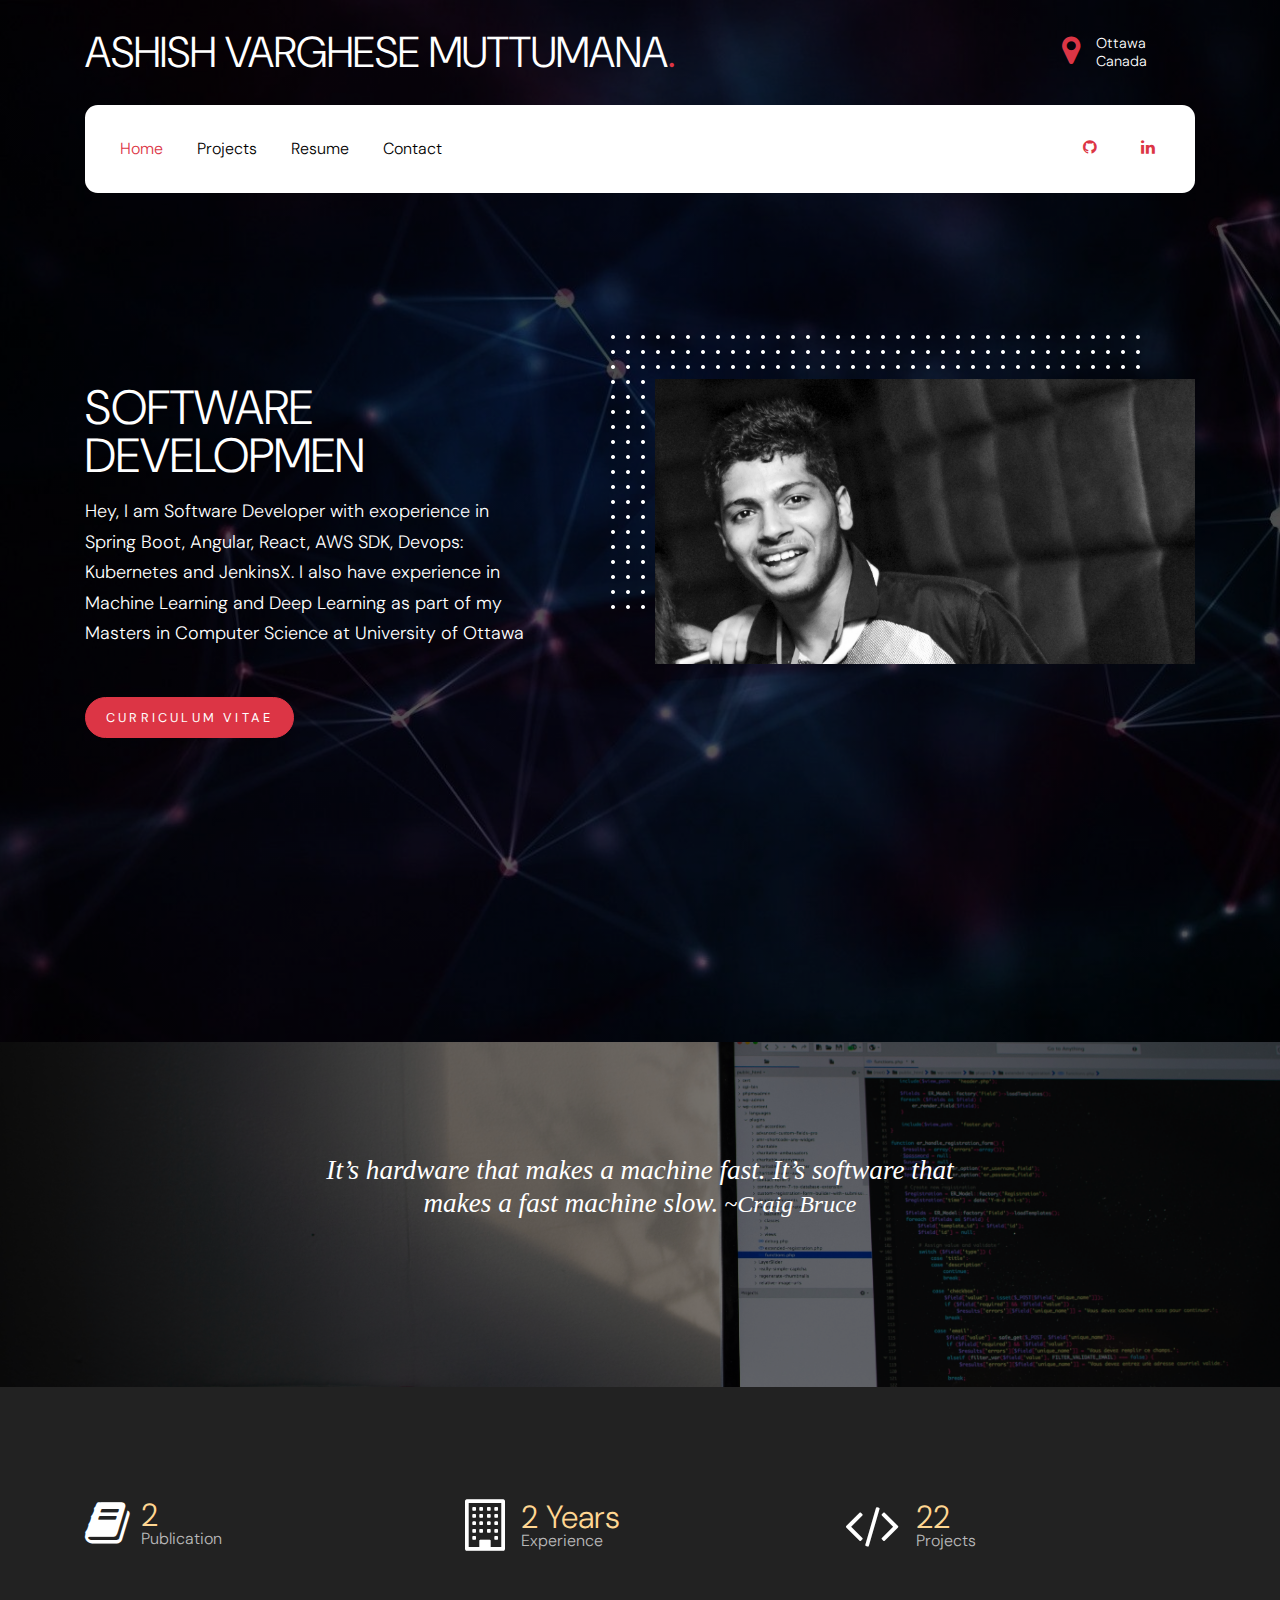
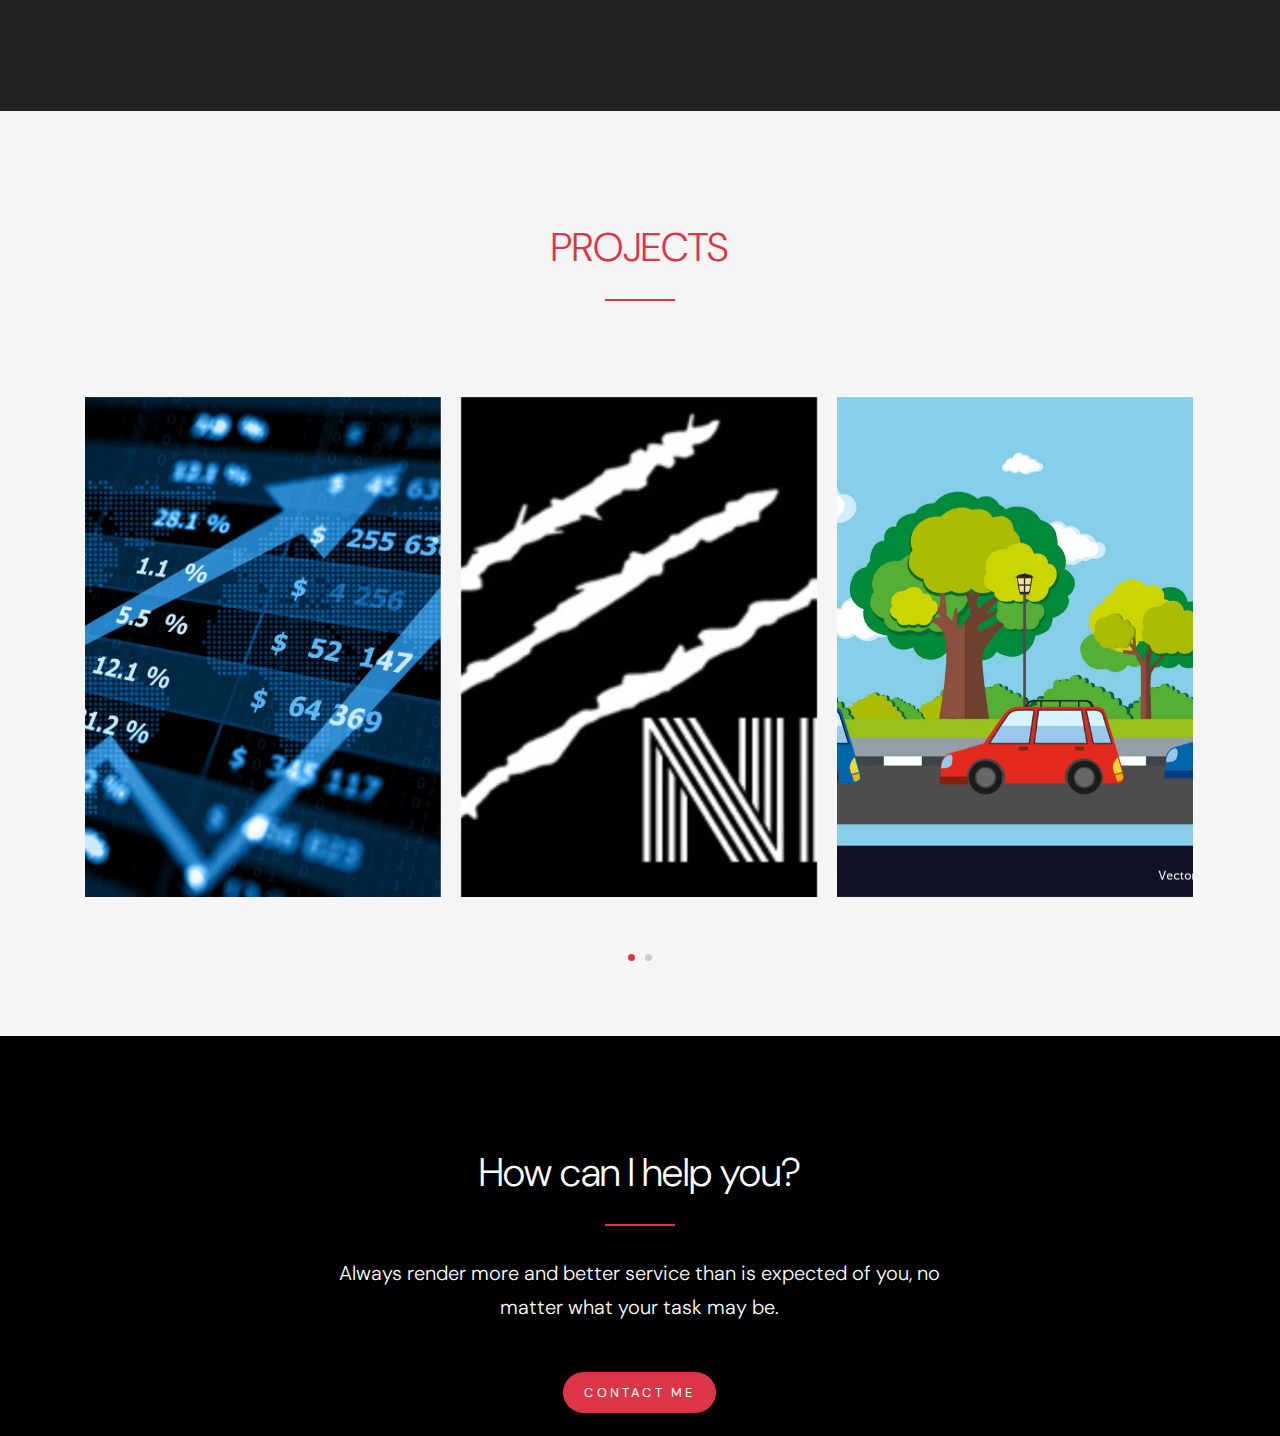
==== commit 8248f542: "Contetn Updated" ====
--- a/index.html
+++ b/index.html
@@ -51,7 +51,7 @@
             <div class="site-quick-contact d-none d-lg-flex ml-auto ">
               <div class="d-flex site-info align-items-center mr-5">
                 <span class="block-icon mr-3"><span class="icon-map-marker"></span></span>
-                <span>New Delhi <br> India</span>
+                <span>Ottawa <br> Canada</span>
               </div>
               <div class="d-flex site-info align-items-center">
                 <!-- <span class="block-icon mr-3"><span class="icon-clock-o"></span></span> -->
@@ -76,7 +76,7 @@
                   <li><a href="projects.html" class="nav-link">Projects</a></li>
                   <li><a href="about.html" class="nav-link">Resume</a></li>
                   <li><a href="contact.html" class="nav-link">Contact</a></li>
-                  <li><a href="https://pinkfry.tech/" class="nav-link" target="_blank" >PINKFRY</a></li>
+    
                   
                 </ul>
               </nav>
@@ -99,7 +99,7 @@
           <div class="row align-items-center ">
             <div class="col-md-5 mt-5 pt-5">
               <h1 class="mb-3"><span id="span-detector"></span></h1>
-              <p>Hey, I am Co-Founder and Software Developer at  PINKFRY, also a final year undergraduate student majoring in Computer Science and Engineering</p>
+              <p>Hey, I am Software Developer with exoperience in Spring Boot, Angular, React, AWS SDK, Devops: Kubernetes and JenkinsX. I also have experience in Machine Learning and Deep Learning as part of my Masters in Computer Science at University of Ottawa </p>
               <p class="mt-5"><a href="./about.html" class="btn btn-primary">curriculum vitae</a></p>
             </div>
             <div class="col-md-6 ml-auto">
@@ -279,8 +279,8 @@
             <div class="d-flex align-items-center counter">
               <span class="icon-building-o wrap-icon mr-3"></span>
               <div class="text">
-                <span class="d-block number">2</span>
-                <span class="caption">Companies Founded</span>
+                <span class="d-block number">2 Years</span>
+                <span class="caption">Experience</span>
               </div>
             </div>
           </div>
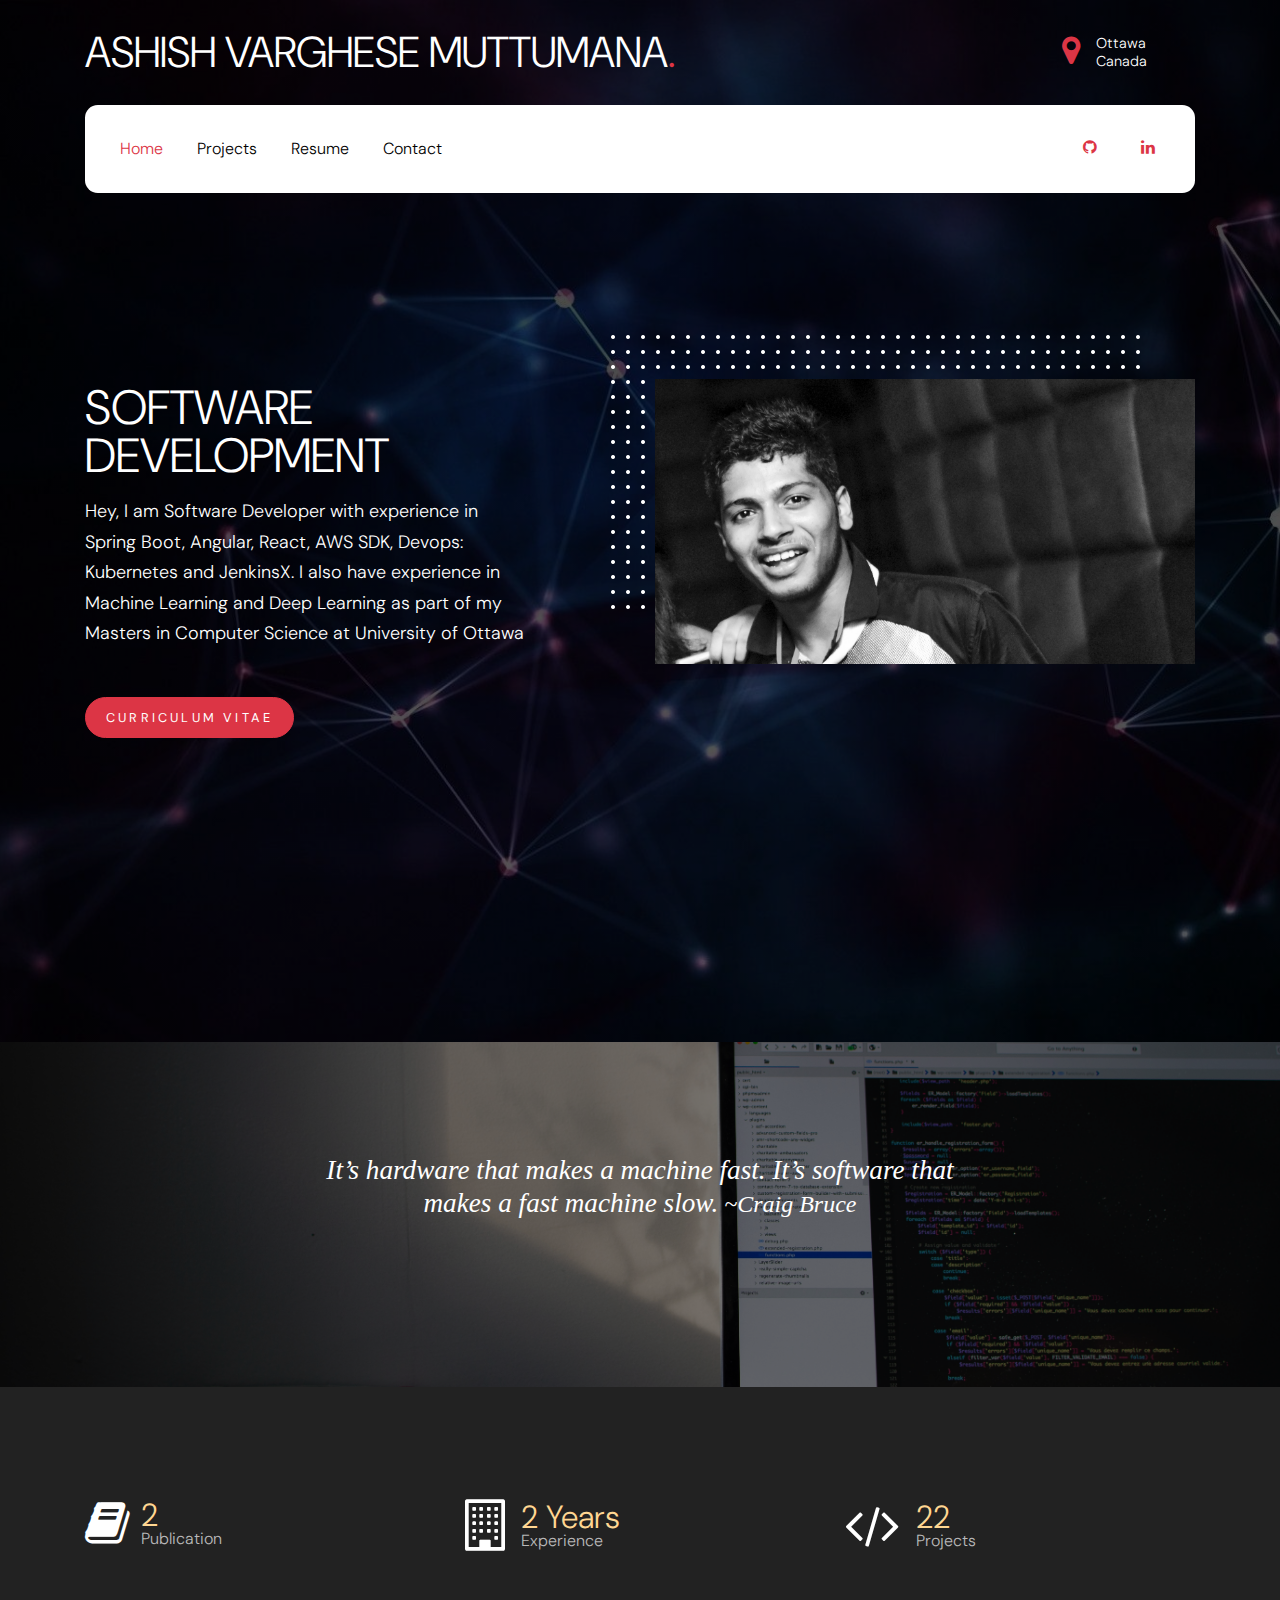
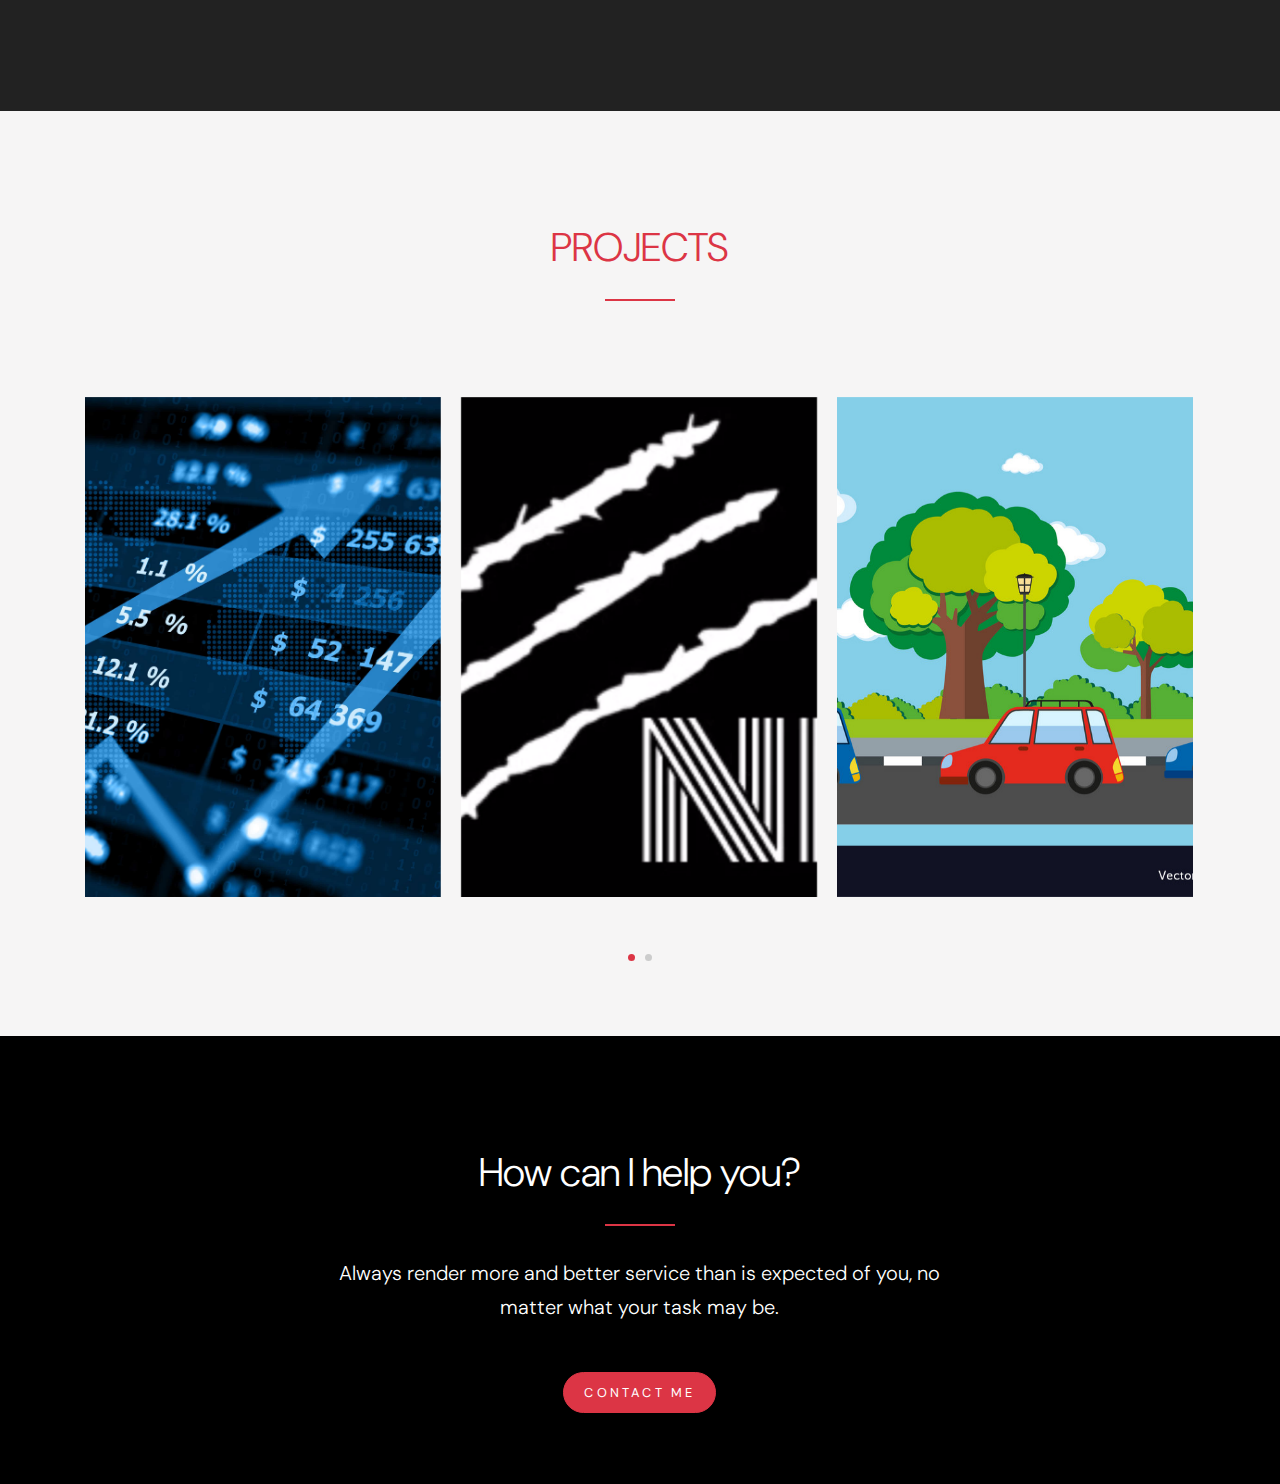
==== commit 69971cac: "exp" ====
--- a/index.html
+++ b/index.html
@@ -99,7 +99,7 @@
           <div class="row align-items-center ">
             <div class="col-md-5 mt-5 pt-5">
               <h1 class="mb-3"><span id="span-detector"></span></h1>
-              <p>Hey, I am Software Developer with exoperience in Spring Boot, Angular, React, AWS SDK, Devops: Kubernetes and JenkinsX. I also have experience in Machine Learning and Deep Learning as part of my Masters in Computer Science at University of Ottawa </p>
+              <p>Hey, I am Software Developer with experience in Spring Boot, Angular, React, AWS SDK, Devops: Kubernetes and JenkinsX. I also have experience in Machine Learning and Deep Learning as part of my Masters in Computer Science at University of Ottawa </p>
               <p class="mt-5"><a href="./about.html" class="btn btn-primary">curriculum vitae</a></p>
             </div>
             <div class="col-md-6 ml-auto">
